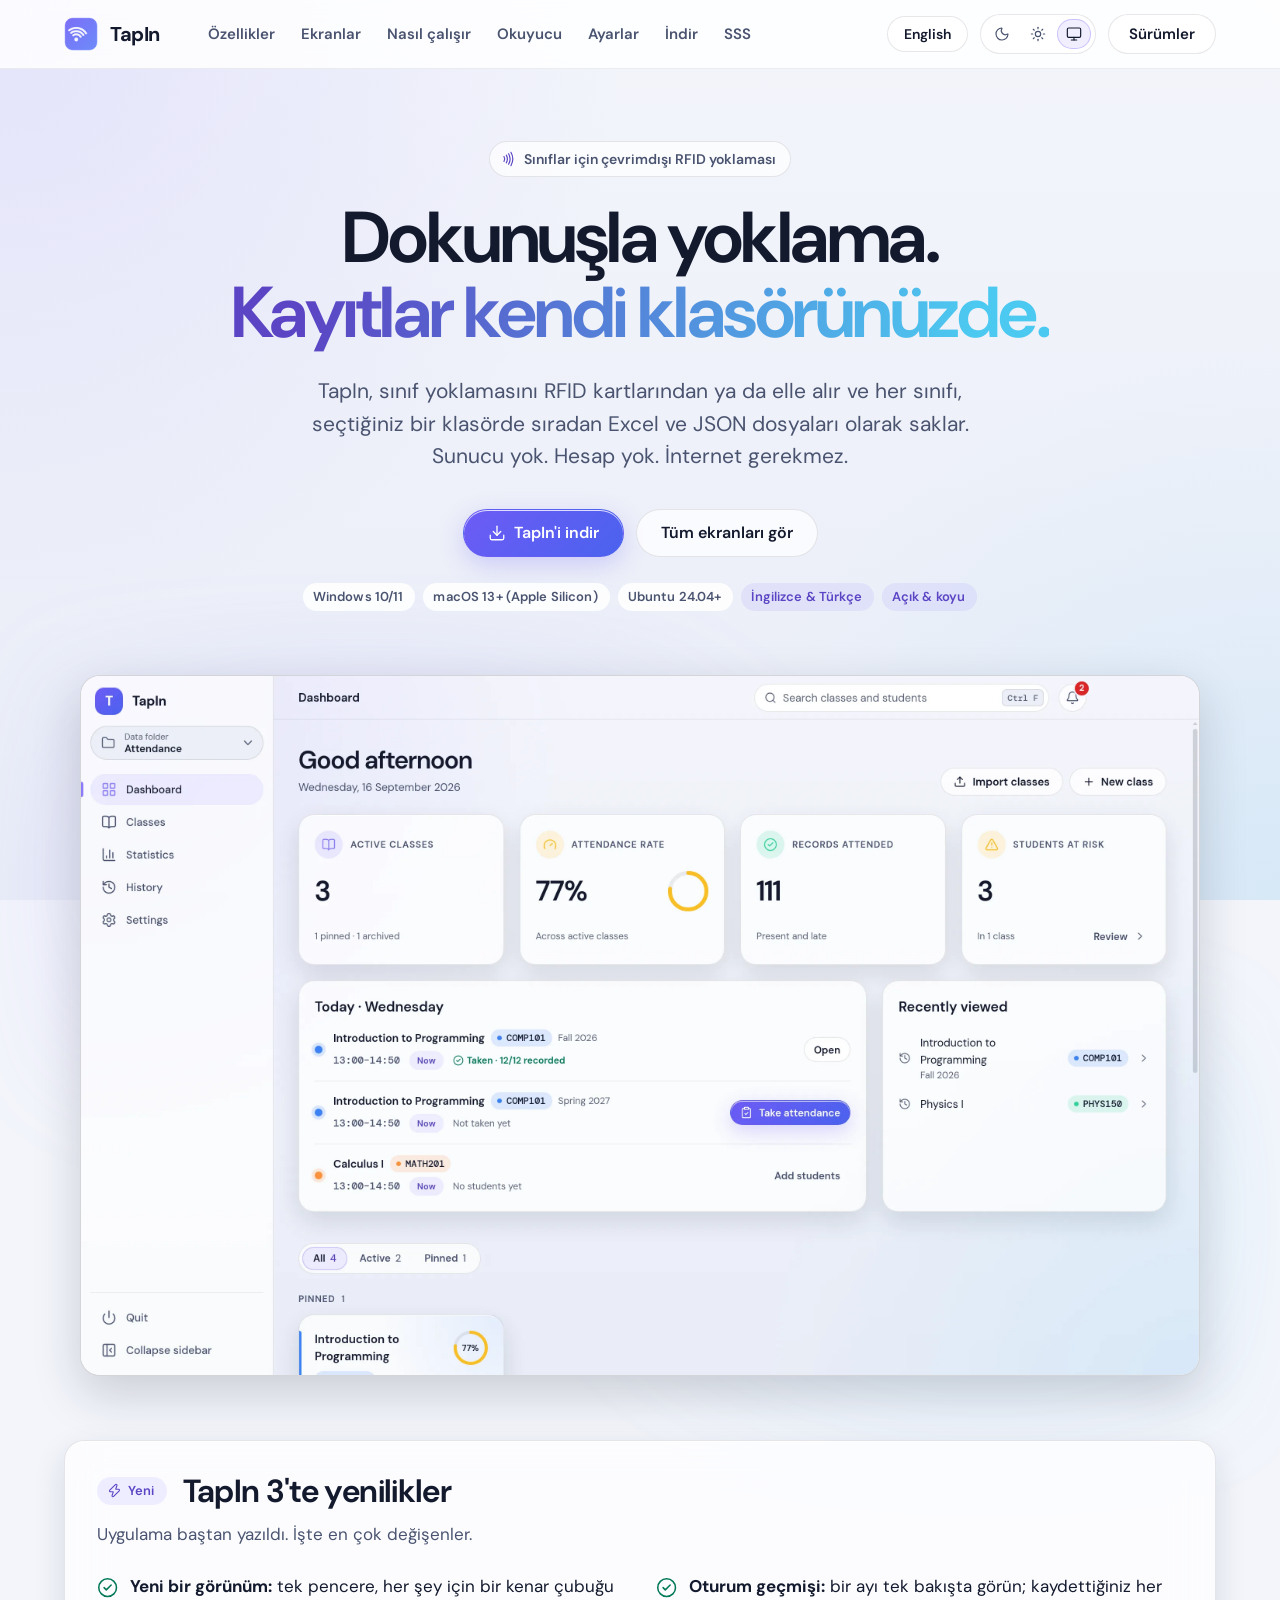
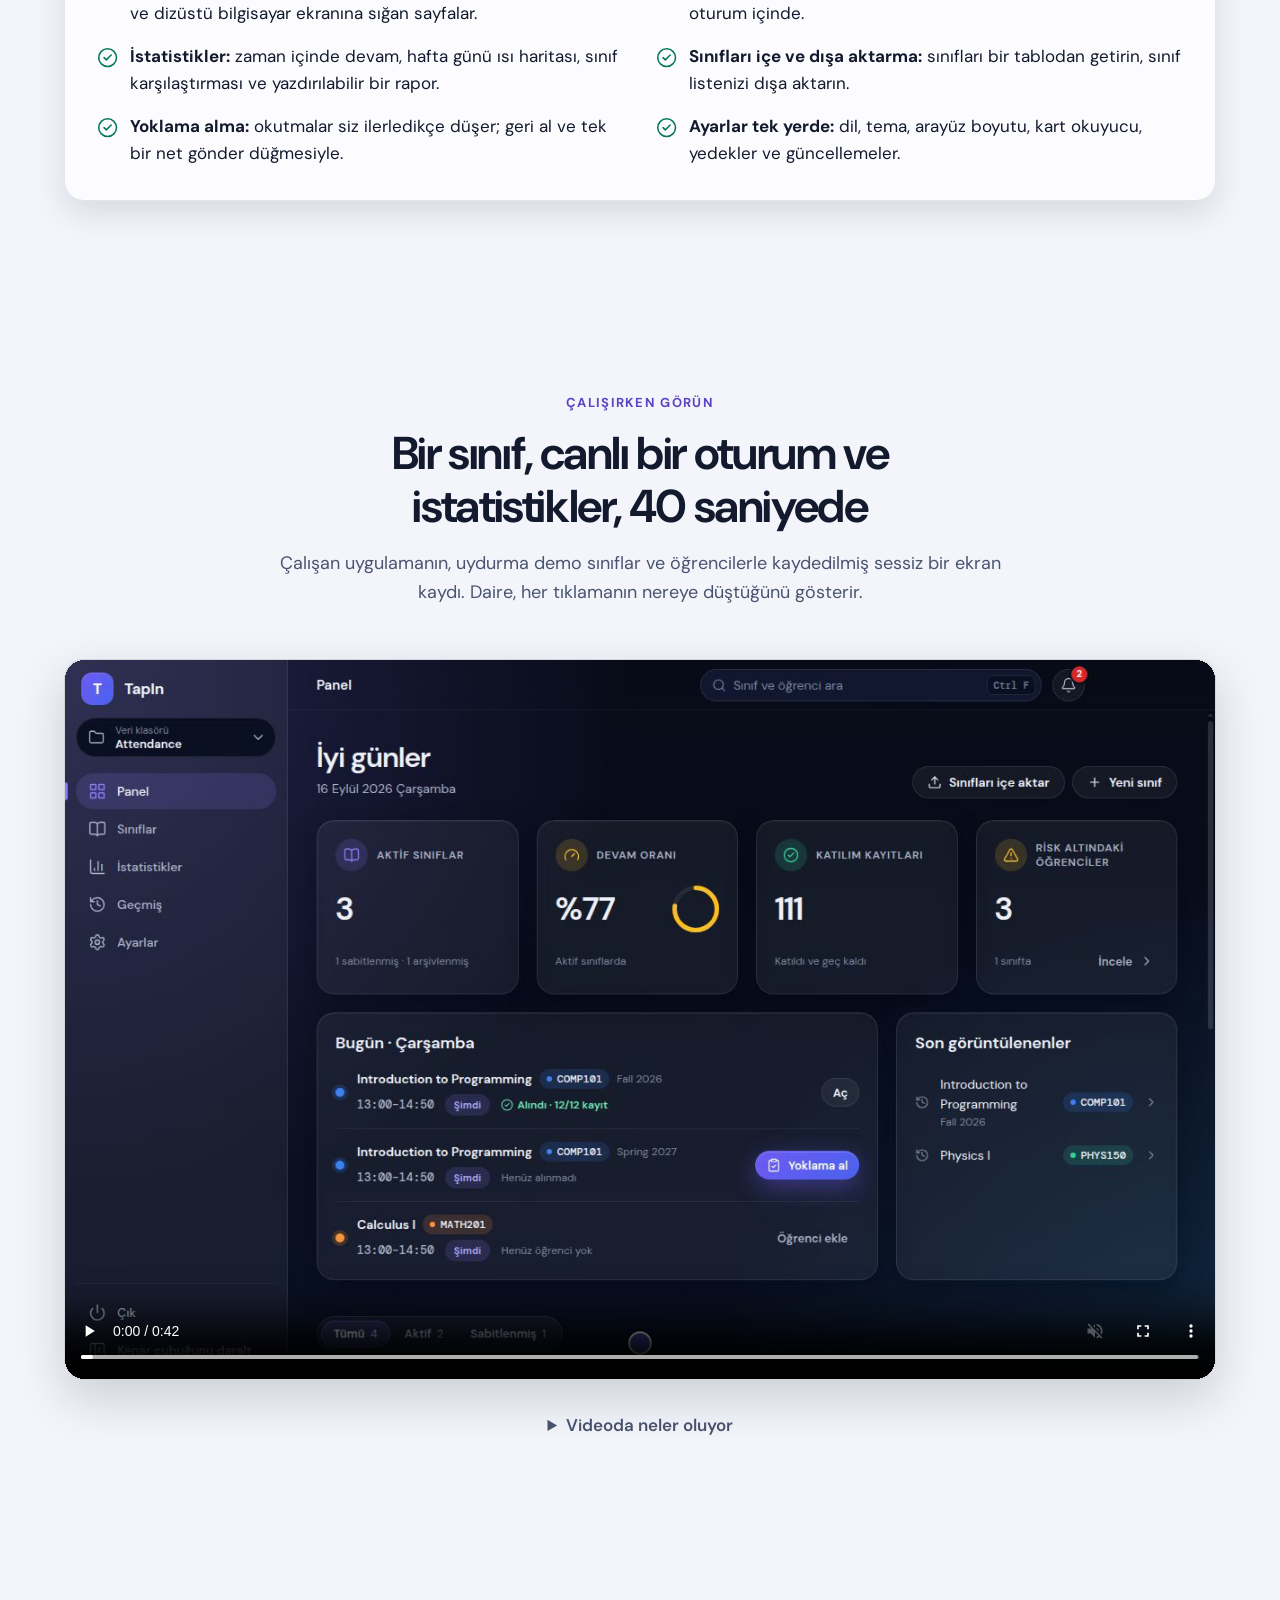
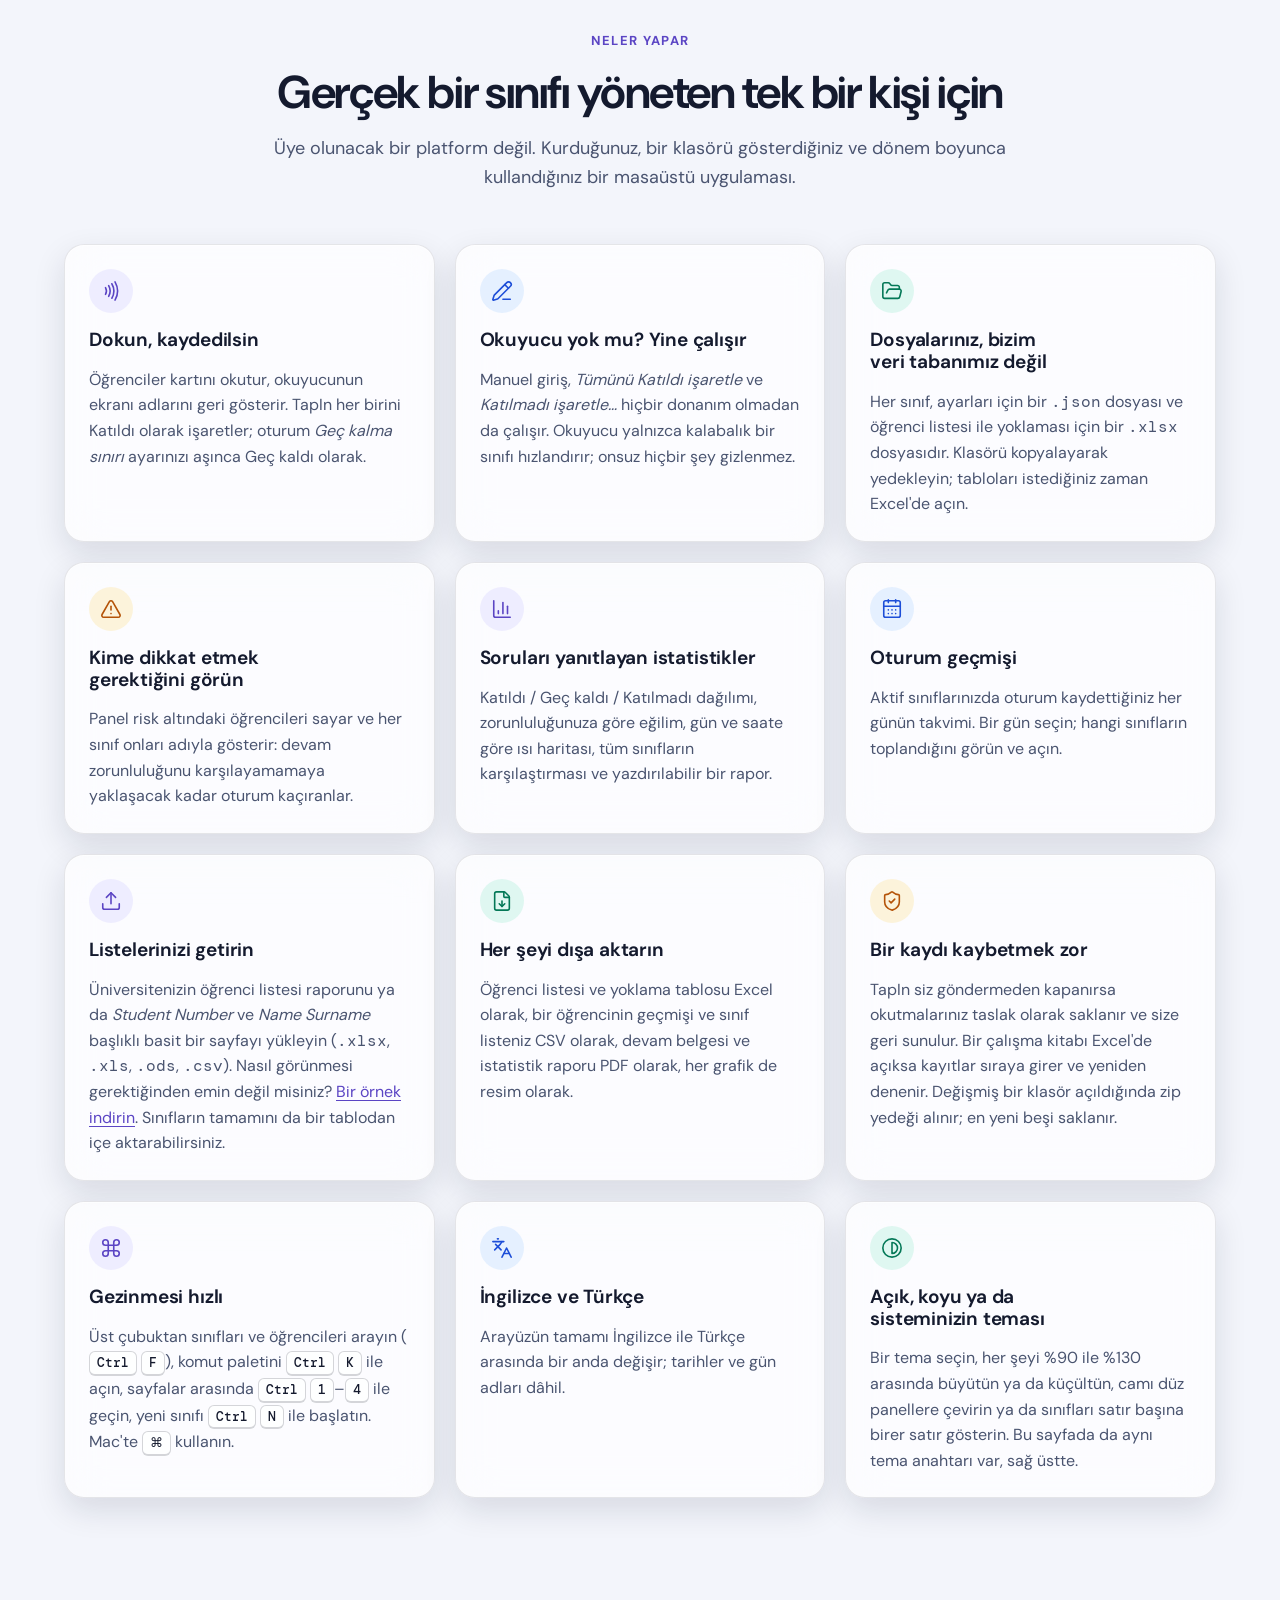
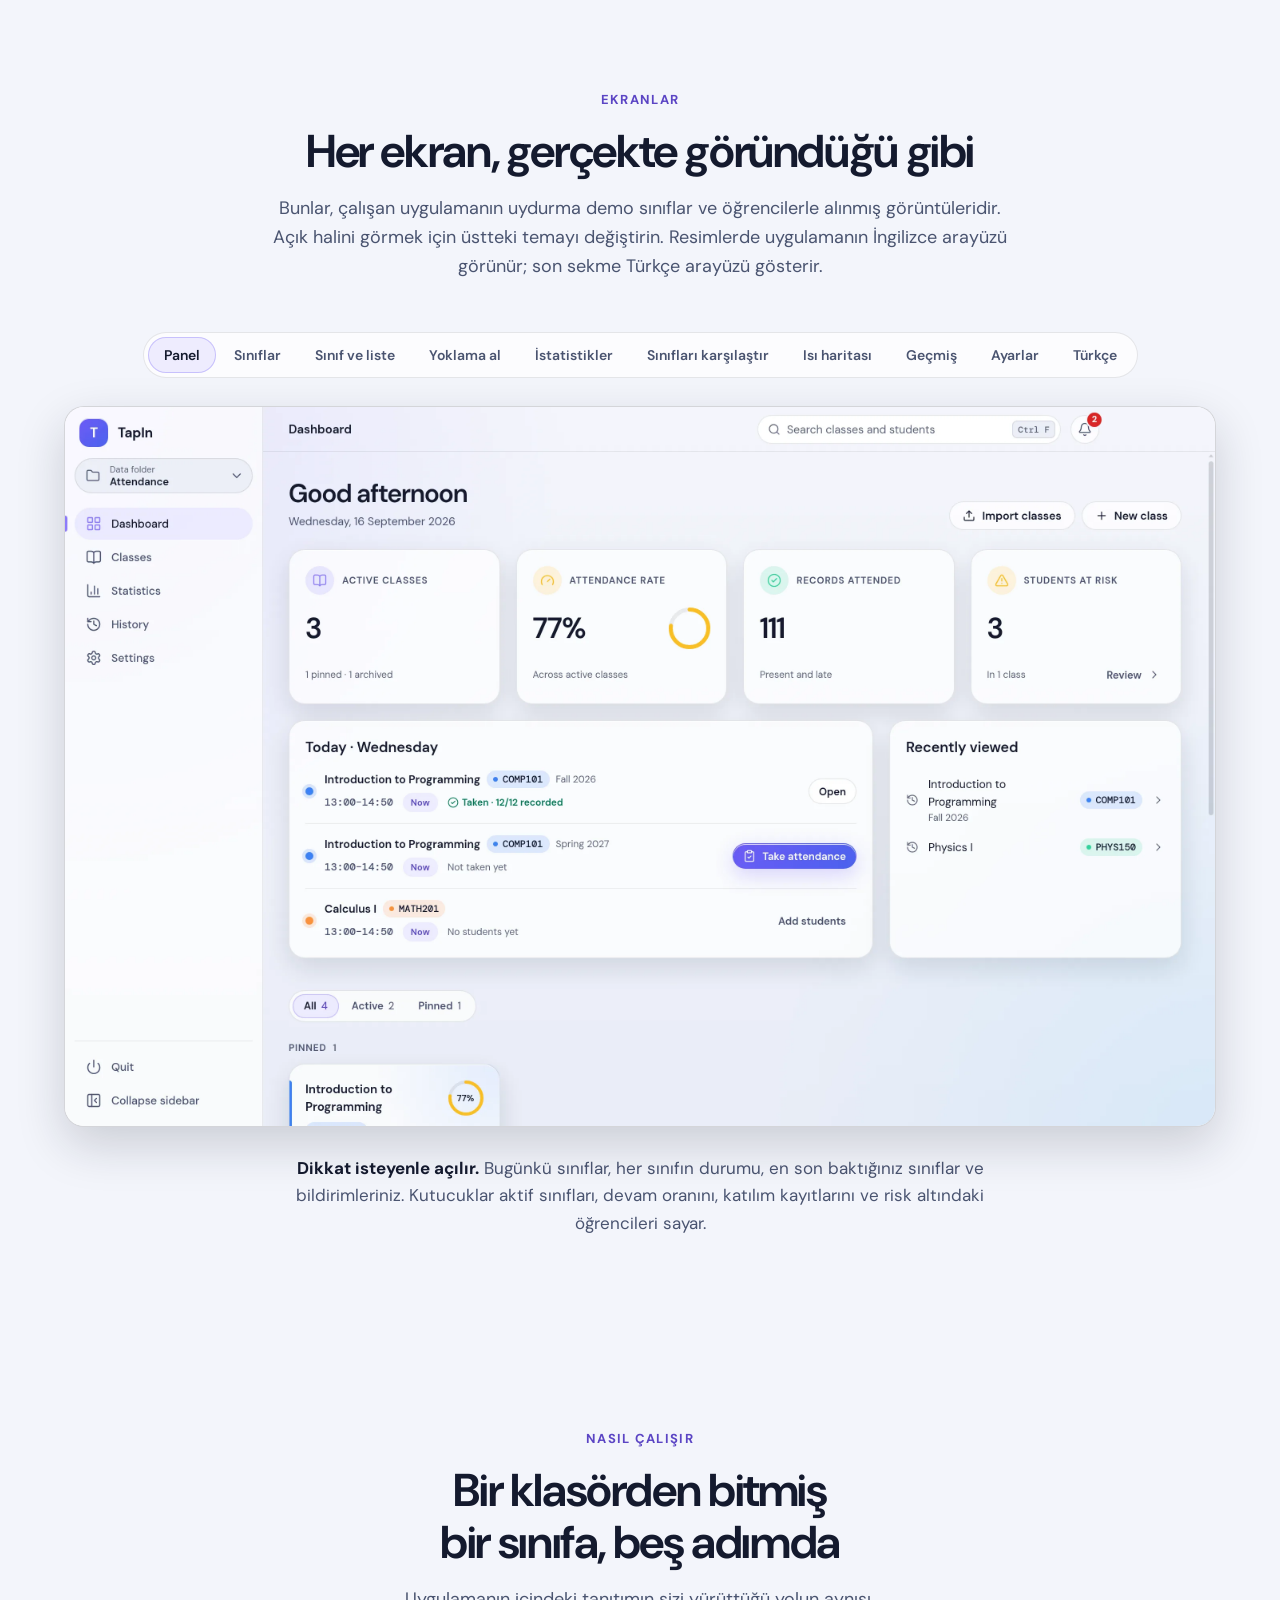
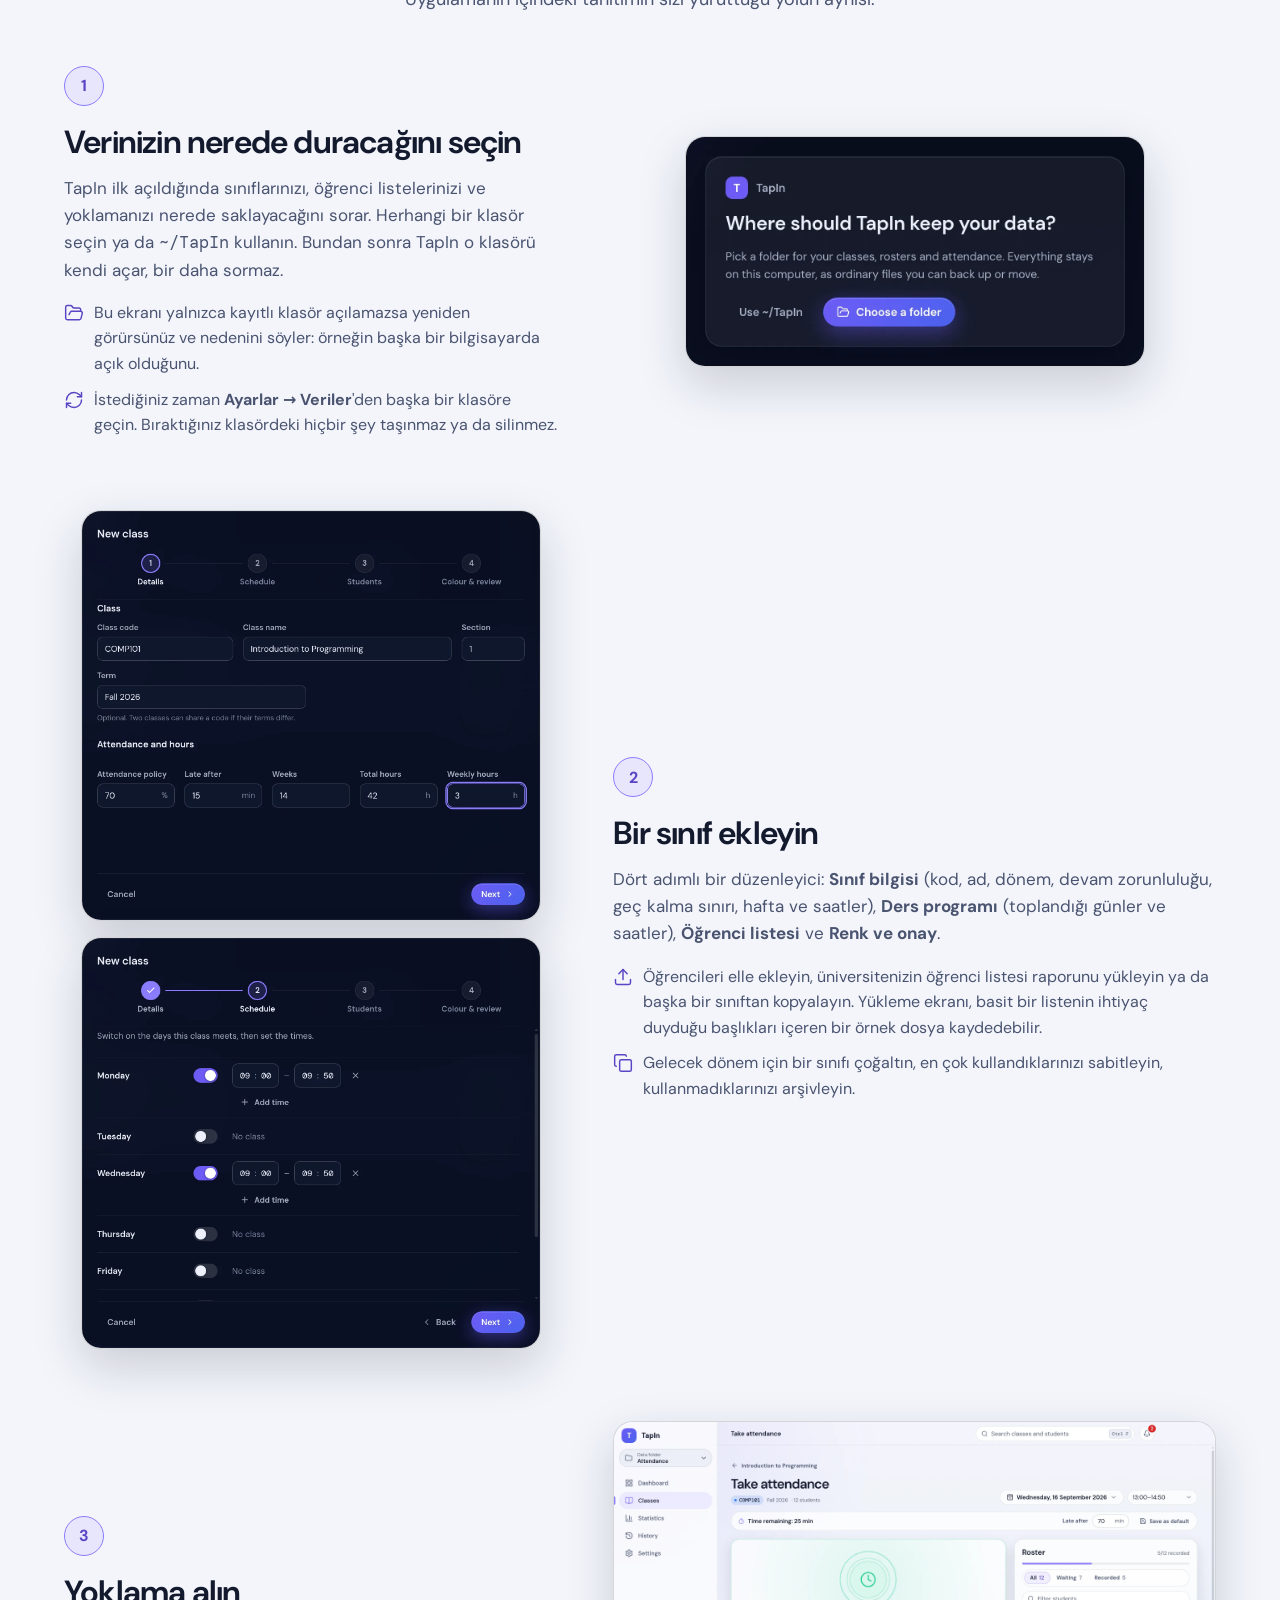
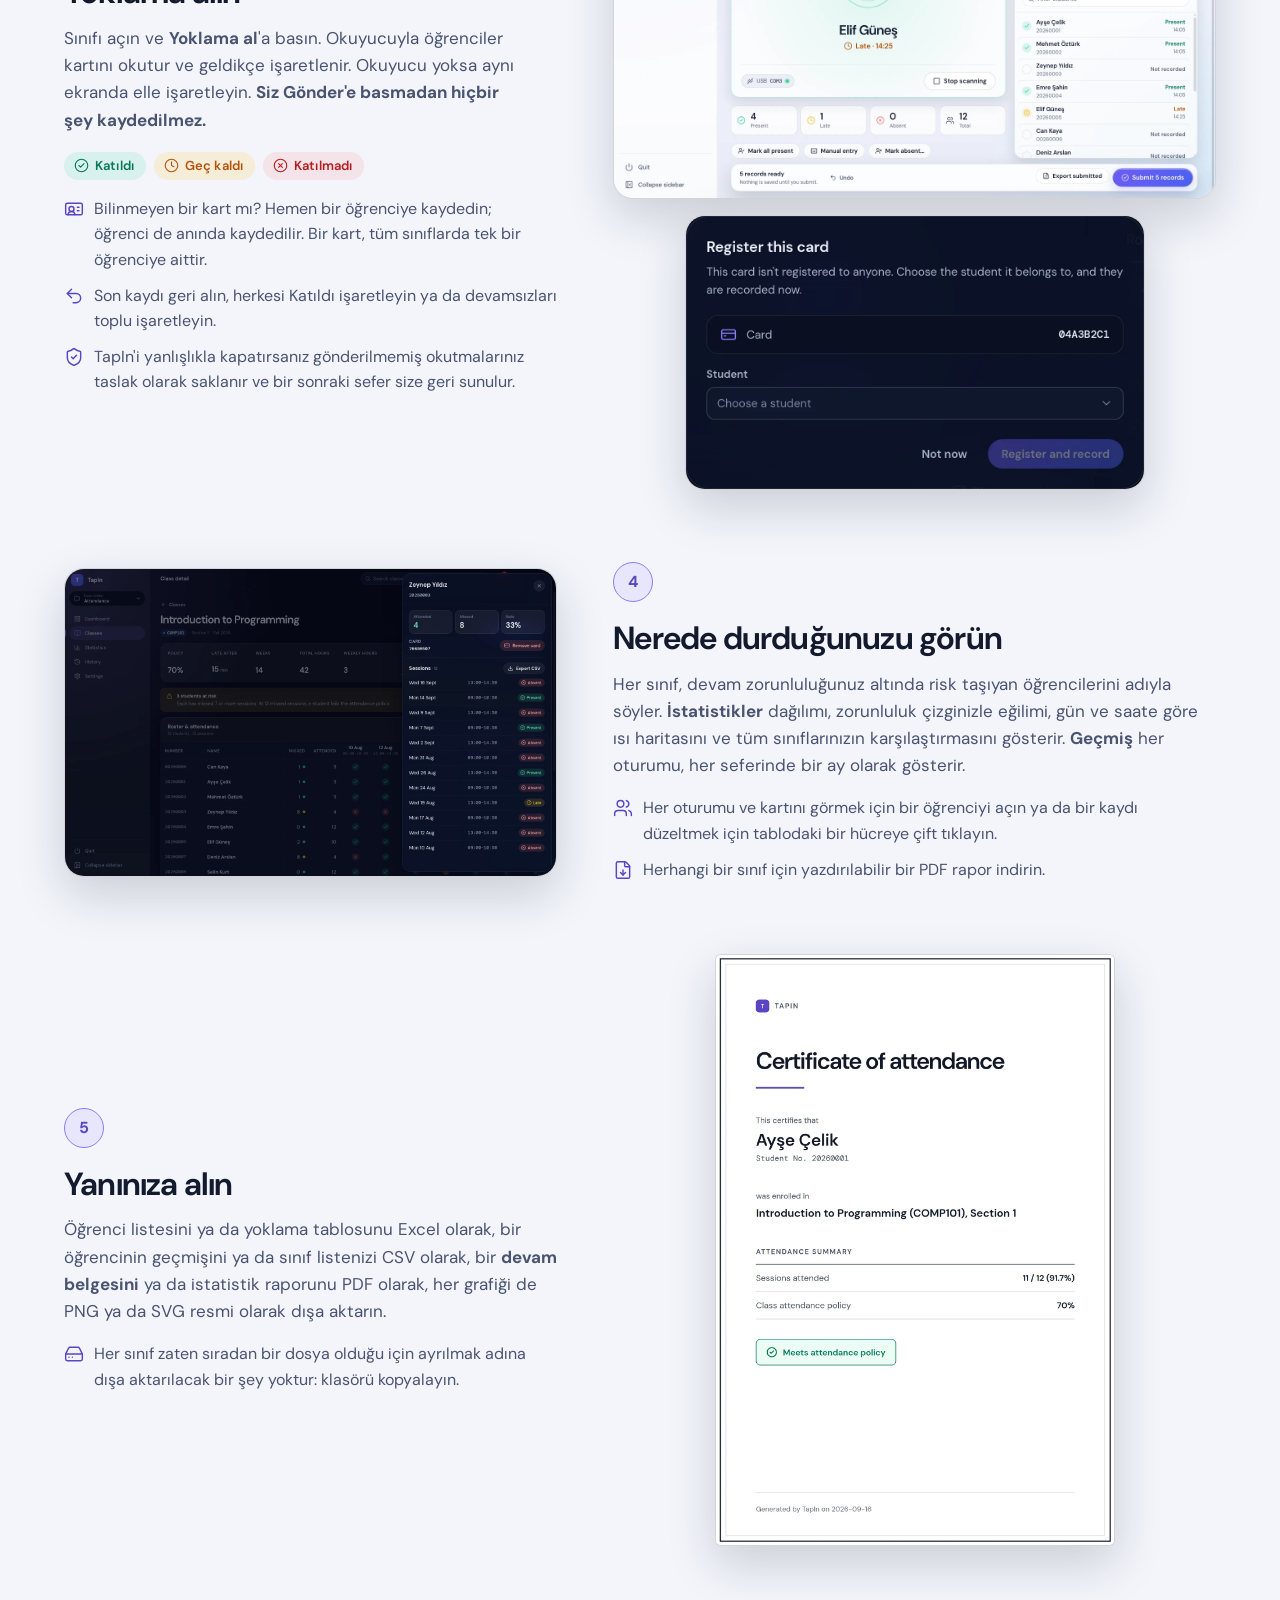
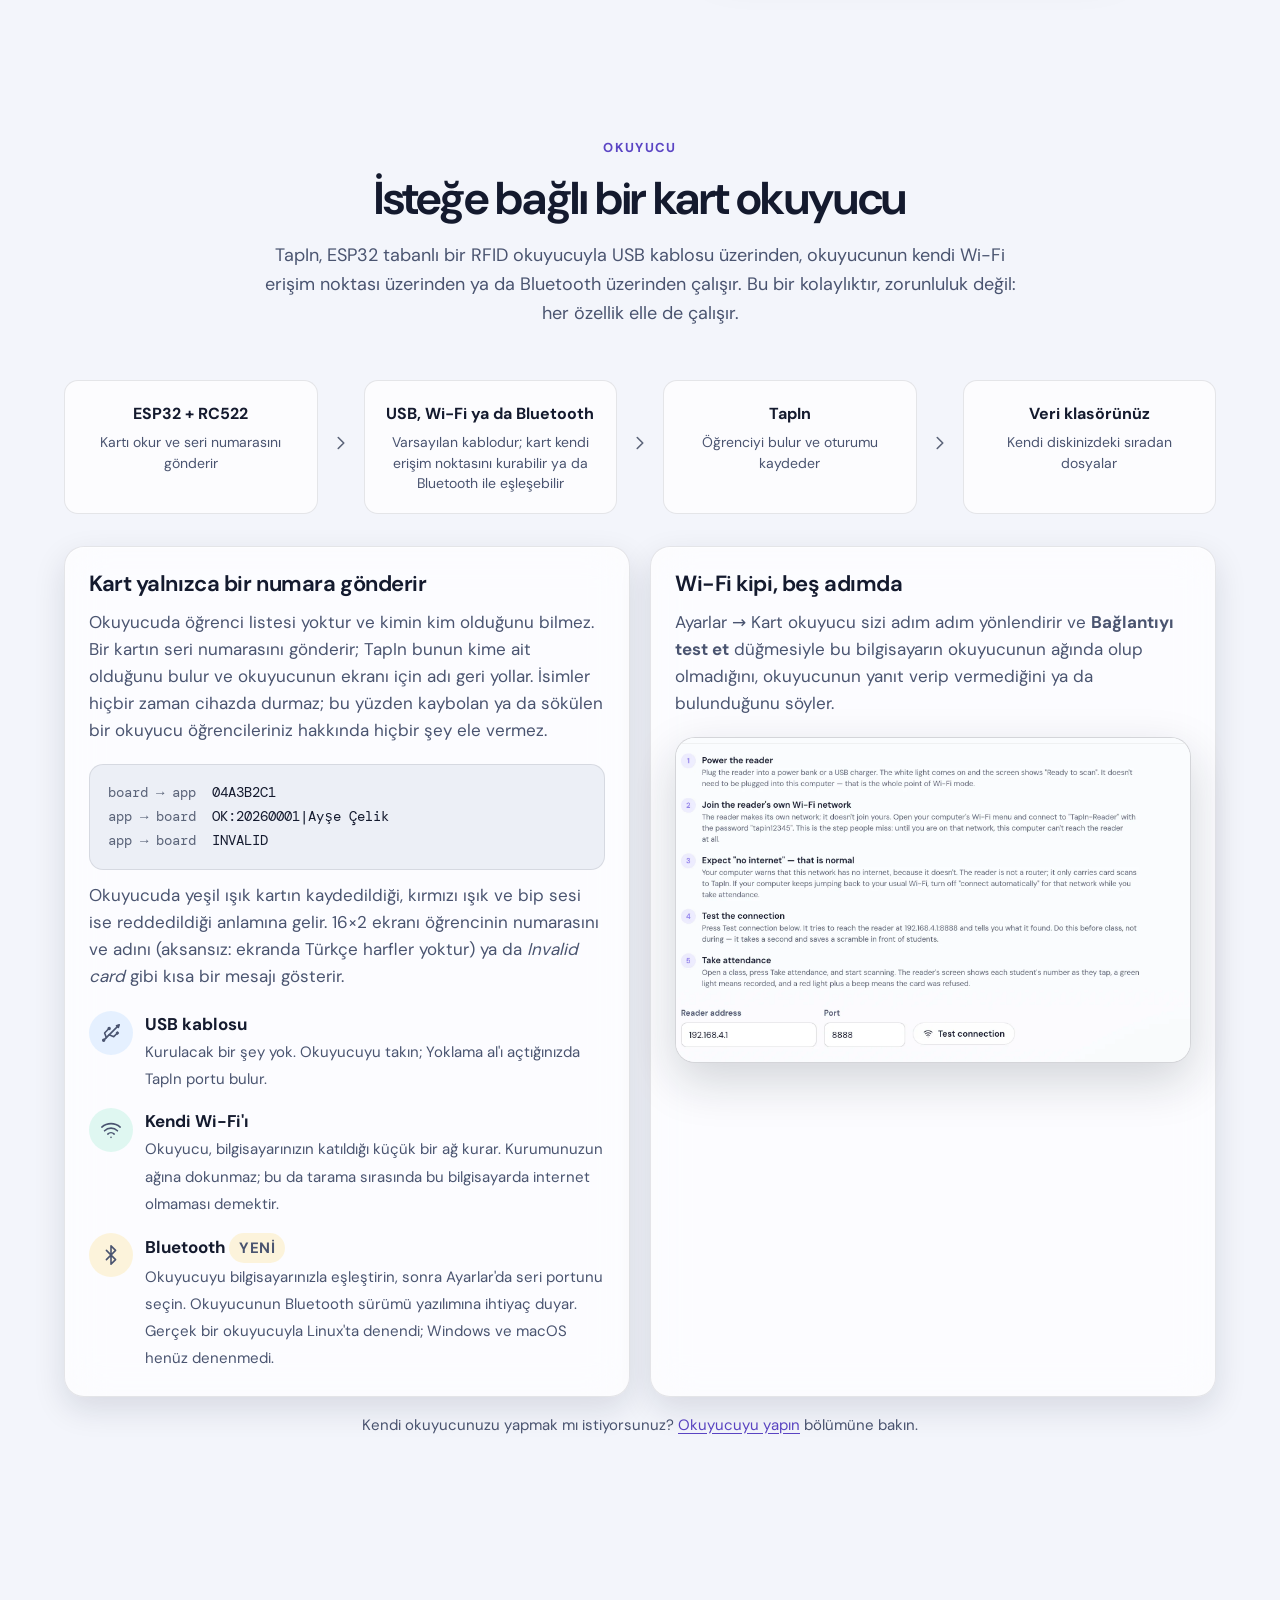
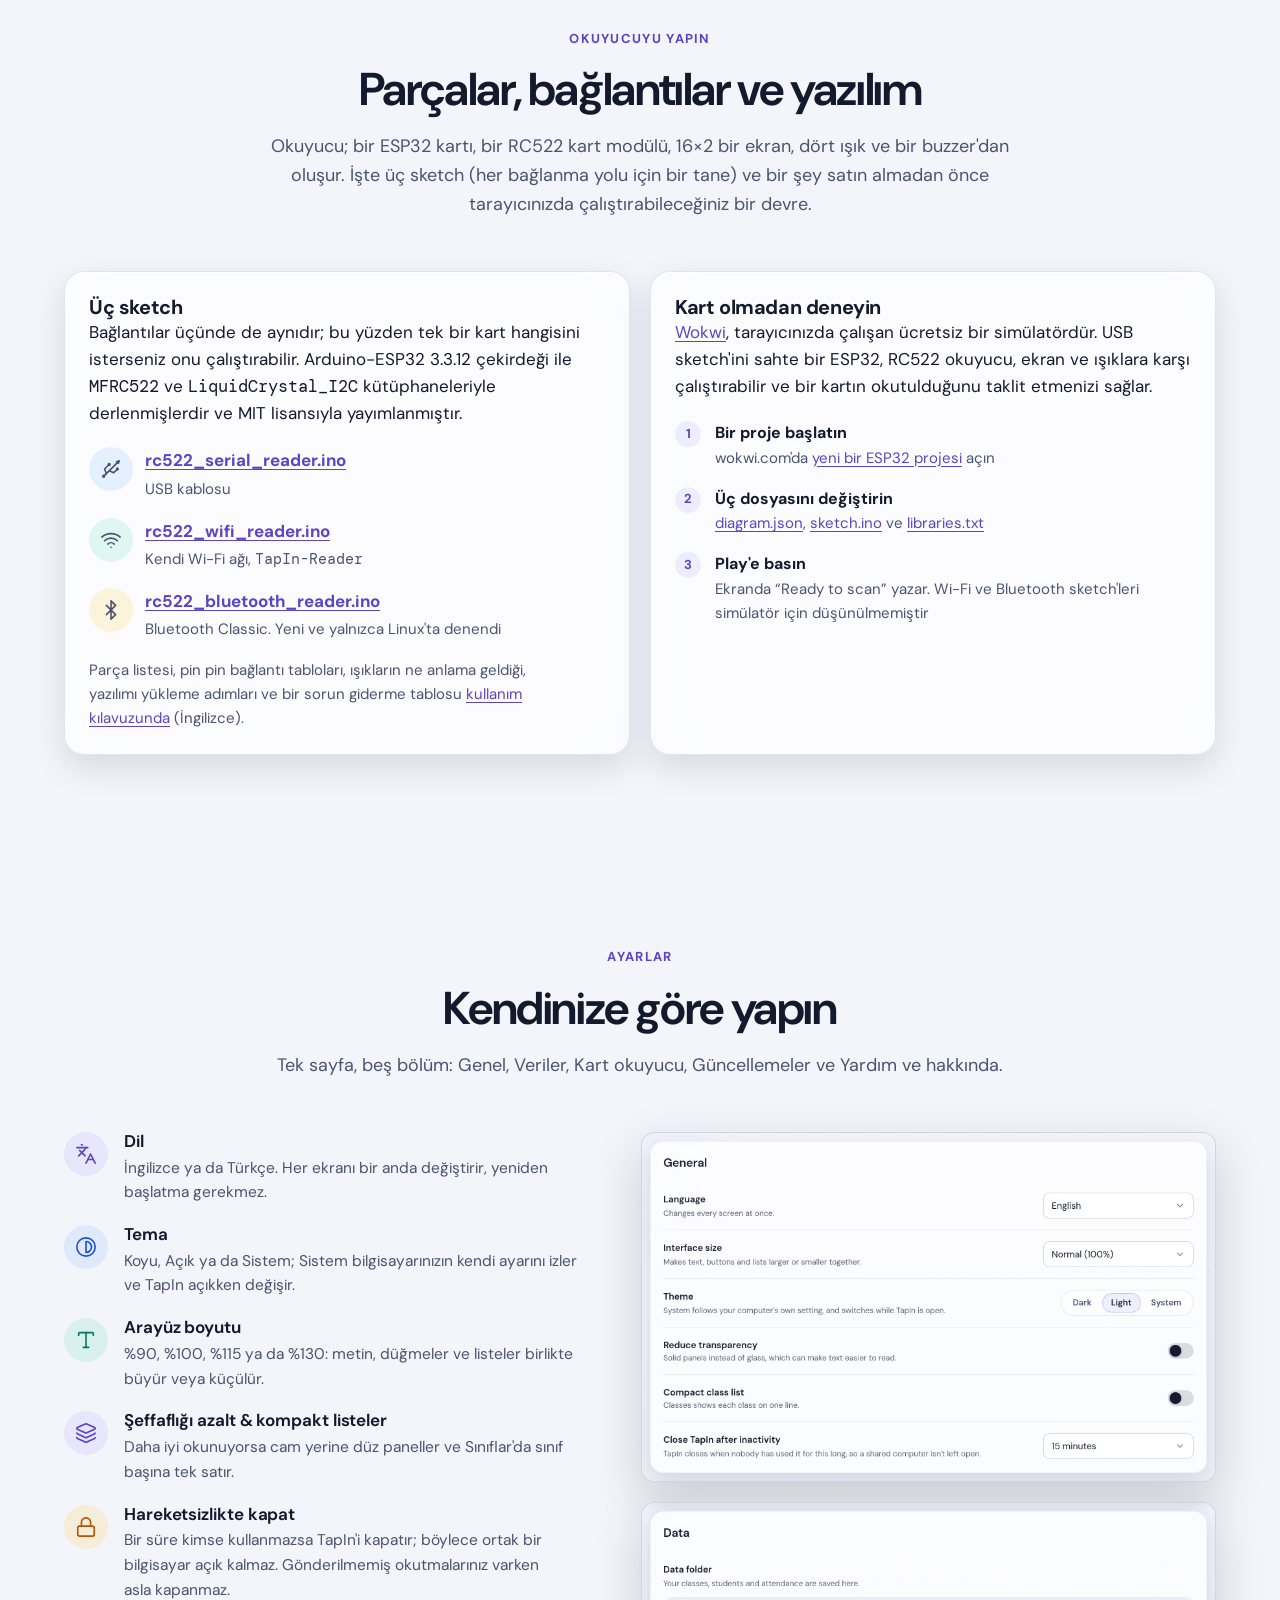
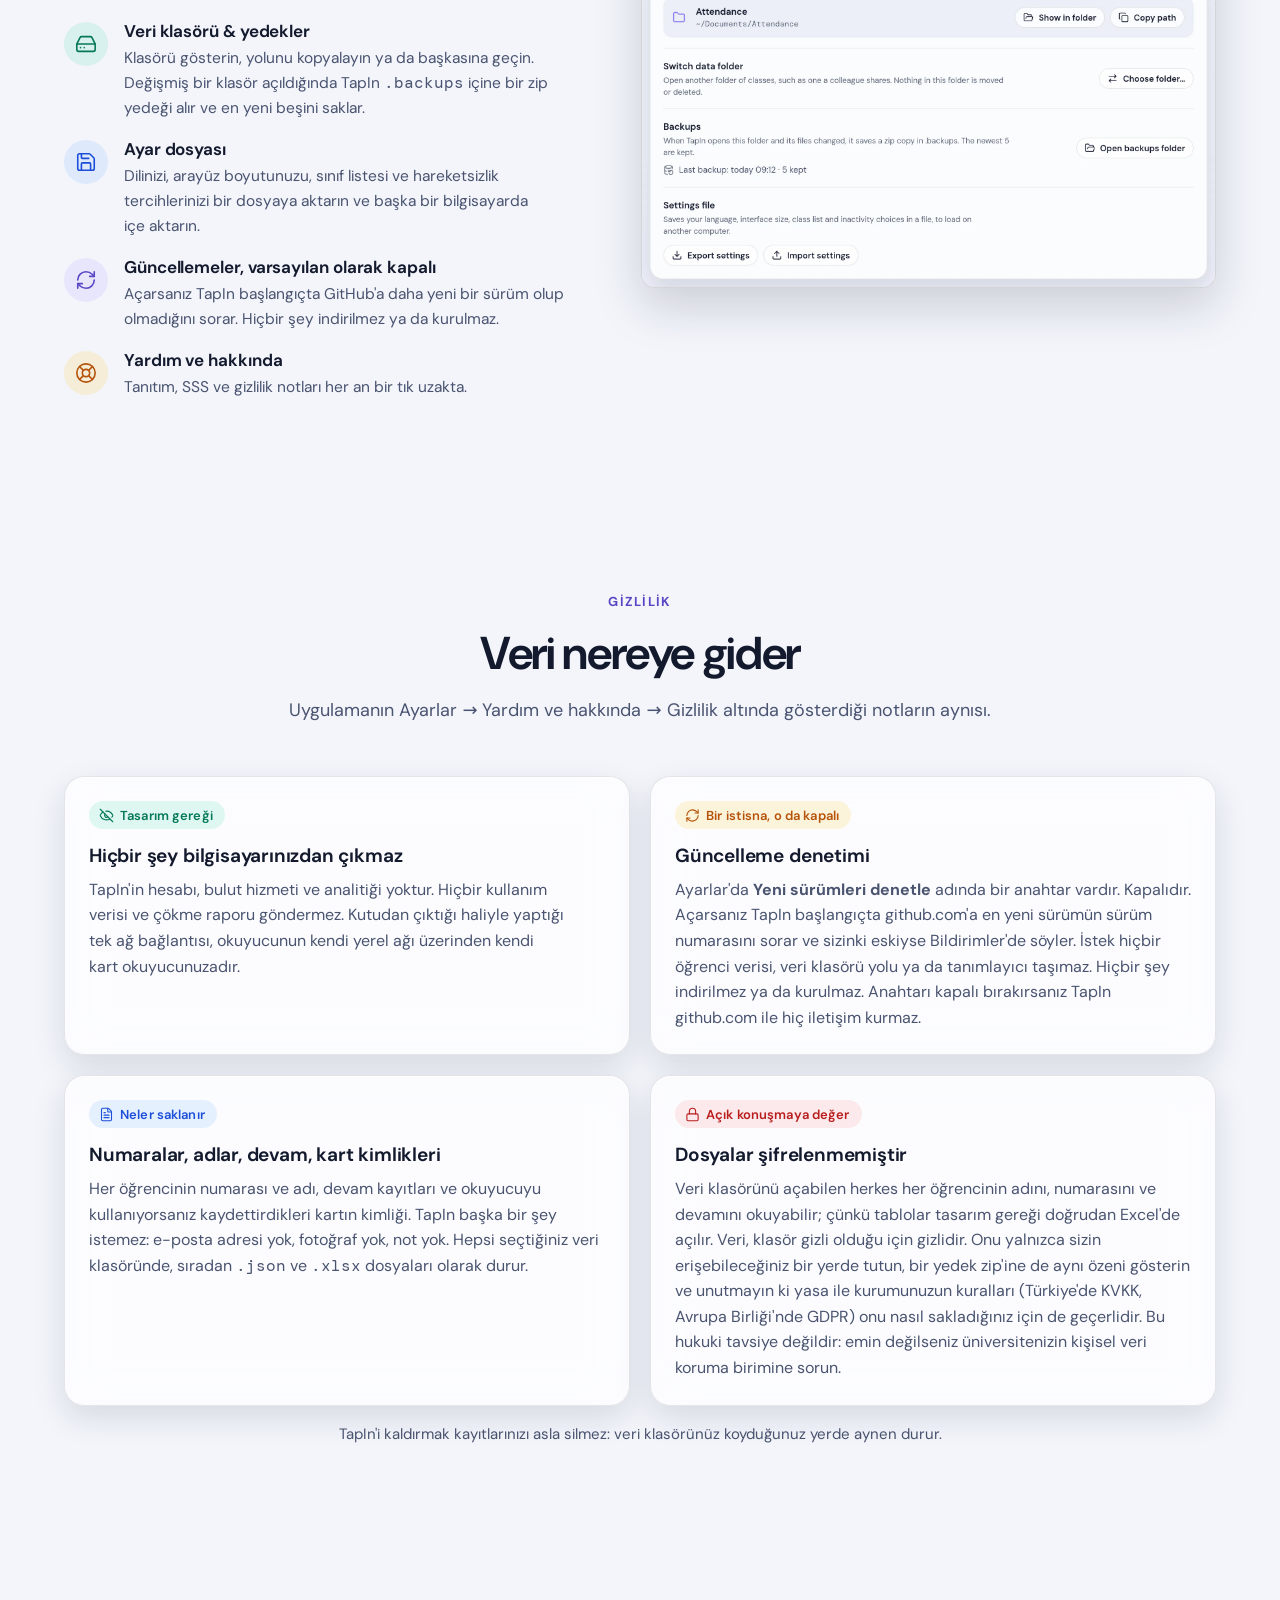
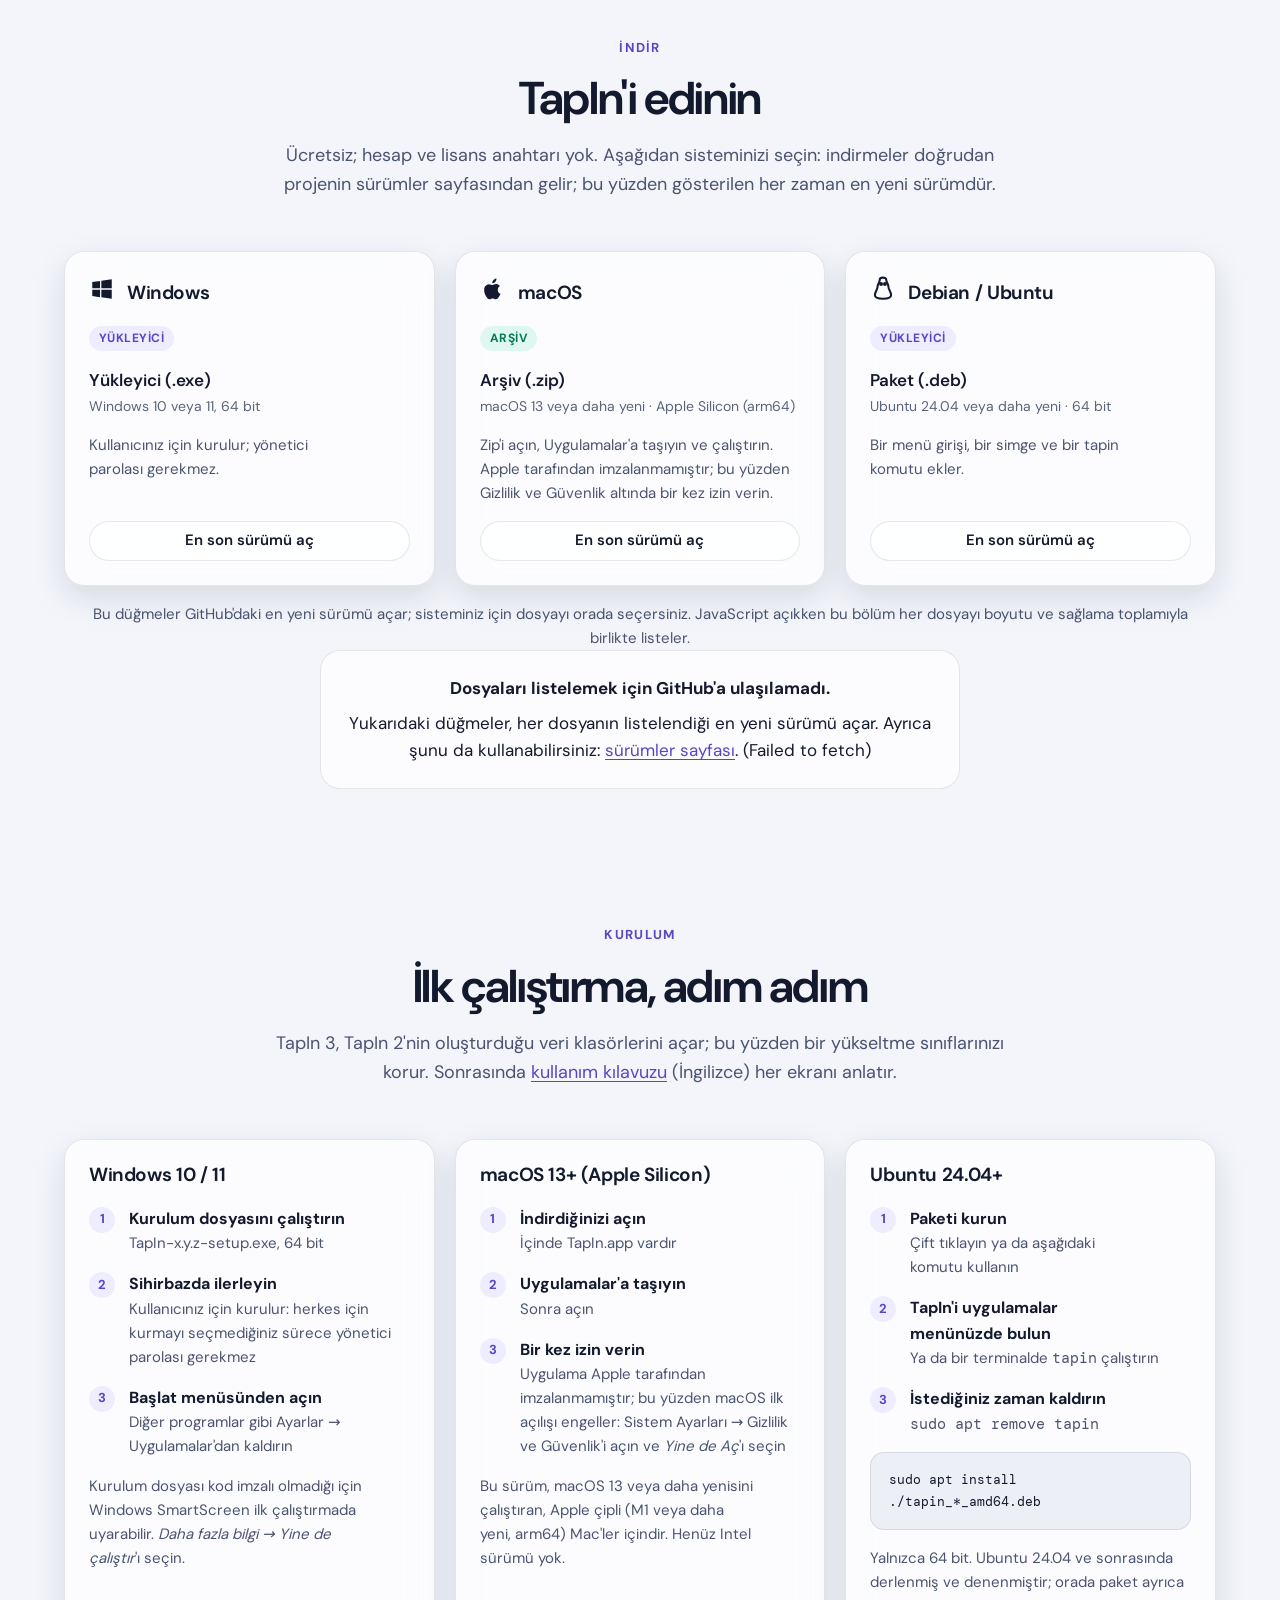
==== docs/tr/index.html @ 3a6646a6 "Website 3.0.1: Turkish page, demo video, checksums, samples, reader kit; guide; licence" ====
<!doctype html>
<html lang="tr">
<head>
<meta charset="utf-8"/>
<meta content="width=device-width, initial-scale=1" name="viewport"/>
<title>TapIn — Offline RFID attendance for classrooms</title>
<meta content="TapIn takes class attendance from RFID cards or by hand, and keeps every class as ordinary Excel and JSON files in a folder you choose. No server, no account, no internet needed. Free for Windows, macOS and Debian/Ubuntu." name="description"/>
<meta content="dark light" name="color-scheme"/>
<meta content="#070b18" media="(prefers-color-scheme: dark)" name="theme-color"/>
<meta content="#f3f5fb" media="(prefers-color-scheme: light)" name="theme-color"/>
<link href="../images/favicon-32.png" rel="icon" sizes="32x32" type="image/png"/>
<link href="../images/apple-touch-icon.png" rel="apple-touch-icon"/>
<link href="https://imndllnuri.github.io/students-attendance-app/" hreflang="en" rel="alternate"/>
<link href="https://imndllnuri.github.io/students-attendance-app/tr/" hreflang="tr" rel="alternate"/>
<link href="https://imndllnuri.github.io/students-attendance-app/" hreflang="x-default" rel="alternate"/>
<link href="https://imndllnuri.github.io/students-attendance-app/tr/" rel="canonical"/>
<meta content="TapIn — Offline RFID attendance for classrooms" property="og:title"/>
<meta content="Take attendance from RFID cards in seconds. Everything stays in a folder on your own computer." property="og:description"/>
<meta content="website" property="og:type"/>
<!-- Absolute, and a PNG: a relative path gives link scrapers nothing to fetch, and some do not show WebP. -->
<meta content="https://imndllnuri.github.io/students-attendance-app/tr/" property="og:url"/>
<meta content="https://imndllnuri.github.io/students-attendance-app/images/og.png" property="og:image"/>
<meta content="1200" property="og:image:width"/>
<meta content="630" property="og:image:height"/>
<meta content="summary_large_image" name="twitter:card"/>
<!-- Before first paint: the visitor's saved theme choice, so a light page never flashes dark. -->
<script>
(function () {
  try {
    var t = localStorage.getItem("tapin-site-theme");
    if (t === "light" || t === "dark") document.documentElement.setAttribute("data-theme", t);
  } catch (e) {}
  document.documentElement.classList.add("js");
})();
</script>
<link as="font" crossorigin="" href="../fonts/dm-sans-latin-opsz-normal.woff2" rel="preload" type="font/woff2"/>
<link href="../styles.css" rel="stylesheet"/>
<meta content="tr_TR" property="og:locale"/></head>
<body>
<svg aria-hidden="true" focusable="false" height="0" style="position:absolute" width="0"><defs><symbol id="i-bluetooth" viewbox="0 0 24 24"><path d="m7 7 10 10-5 5V2l5 5L7 17"></path></symbol><symbol id="i-calendar-days" viewbox="0 0 24 24"><path d="M8 2v3"></path><path d="M16 2v3"></path><rect height="18" rx="2" width="18" x="3" y="3"></rect><path d="M3 9h18"></path><path d="M8 13h.01"></path><path d="M12 13h.01"></path><path d="M16 13h.01"></path><path d="M8 17h.01"></path><path d="M12 17h.01"></path><path d="M16 17h.01"></path></symbol><symbol id="i-chart-column" viewbox="0 0 24 24"><path d="M3 3v16a2 2 0 0 0 2 2h16"></path><path d="M18 17V9"></path><path d="M13 17V5"></path><path d="M8 17v-3"></path></symbol><symbol id="i-chevron-down" viewbox="0 0 24 24"><path d="m6 9 6 6 6-6"></path></symbol><symbol id="i-chevron-right" viewbox="0 0 24 24"><path d="m9 18 6-6-6-6"></path></symbol><symbol id="i-circle-check" viewbox="0 0 24 24"><circle cx="12" cy="12" r="10"></circle><path d="m16 9-5.5 5.5L8 12"></path></symbol><symbol id="i-circle-x" viewbox="0 0 24 24"><circle cx="12" cy="12" r="10"></circle><path d="m15 9-6 6"></path><path d="m9 9 6 6"></path></symbol><symbol id="i-clock" viewbox="0 0 24 24"><circle cx="12" cy="12" r="10"></circle><path d="M12 6v6l4 2"></path></symbol><symbol id="i-command" viewbox="0 0 24 24"><path d="M15 6v12a3 3 0 1 0 3-3H6a3 3 0 1 0 3 3V6a3 3 0 1 0-3 3h12a3 3 0 1 0-3-3"></path></symbol><symbol id="i-contrast" viewbox="0 0 24 24"><circle cx="12" cy="12" r="10"></circle><path d="M12 18a6 6 0 0 0 0-12v12z"></path></symbol><symbol id="i-copy" viewbox="0 0 24 24"><rect height="14" rx="2" ry="2" width="14" x="8" y="8"></rect><path d="M4 16c-1.1 0-2-.9-2-2V4c0-1.1.9-2 2-2h10c1.1 0 2 .9 2 2"></path></symbol><symbol id="i-download" viewbox="0 0 24 24"><path d="M12 15V3"></path><path d="M21 15v4a2 2 0 0 1-2 2H5a2 2 0 0 1-2-2v-4"></path><path d="m7 10 5 5 5-5"></path></symbol><symbol id="i-eye-off" viewbox="0 0 24 24"><path d="M10.733 5.076a10.744 10.744 0 0 1 11.205 6.575 1 1 0 0 1 0 .696 10.747 10.747 0 0 1-1.444 2.49"></path><path d="M14.084 14.158a3 3 0 0 1-4.242-4.242"></path><path d="M17.479 17.499a10.75 10.75 0 0 1-15.417-5.151 1 1 0 0 1 0-.696 10.75 10.75 0 0 1 4.446-5.143"></path><path d="m2 2 20 20"></path></symbol><symbol id="i-file-down" viewbox="0 0 24 24"><path d="M6 22a2 2 0 0 1-2-2V4a2 2 0 0 1 2-2h8a2.4 2.4 0 0 1 1.704.706l3.588 3.588A2.4 2.4 0 0 1 20 8v12a2 2 0 0 1-2 2z"></path><path d="M14 2v5a1 1 0 0 0 1 1h5"></path><path d="M12 18v-6"></path><path d="m9 15 3 3 3-3"></path></symbol><symbol id="i-file-text" viewbox="0 0 24 24"><path d="M6 22a2 2 0 0 1-2-2V4a2 2 0 0 1 2-2h8a2.4 2.4 0 0 1 1.704.706l3.588 3.588A2.4 2.4 0 0 1 20 8v12a2 2 0 0 1-2 2z"></path><path d="M14 2v5a1 1 0 0 0 1 1h5"></path><path d="M10 9H8"></path><path d="M16 13H8"></path><path d="M16 17H8"></path></symbol><symbol id="i-folder-open" viewbox="0 0 24 24"><path d="m6 14 1.5-2.9A2 2 0 0 1 9.24 10H20a2 2 0 0 1 1.94 2.5l-1.54 6a2 2 0 0 1-1.95 1.5H4a2 2 0 0 1-2-2V5a2 2 0 0 1 2-2h3.9a2 2 0 0 1 1.69.9l.81 1.2a2 2 0 0 0 1.67.9H18a2 2 0 0 1 2 2v2"></path></symbol><symbol id="i-hard-drive" viewbox="0 0 24 24"><path d="M10 16h.01"></path><path d="M2.212 11.577a2 2 0 0 0-.212.896V18a2 2 0 0 0 2 2h16a2 2 0 0 0 2-2v-5.527a2 2 0 0 0-.212-.896L18.55 5.11A2 2 0 0 0 16.76 4H7.24a2 2 0 0 0-1.79 1.11z"></path><path d="M21.946 12.013H2.054"></path><path d="M6 16h.01"></path></symbol><symbol id="i-id-card" viewbox="0 0 24 24"><path d="M13 19a4 4 0 00-8 0"></path><path d="M16 10h2"></path><path d="M16 14h2"></path><circle cx="9" cy="12" r="3"></circle><rect height="14" rx="2" width="20" x="2" y="5"></rect></symbol><symbol id="i-languages" viewbox="0 0 24 24"><path d="m5 8 6 6"></path><path d="m4 14 6-6 2-3"></path><path d="M2 5h12"></path><path d="M7 2h1"></path><path d="m22 22-5-10-5 10"></path><path d="M14 18h6"></path></symbol><symbol id="i-layers" viewbox="0 0 24 24"><path d="M12.83 2.18a2 2 0 0 0-1.66 0L2.6 6.08a1 1 0 0 0 0 1.83l8.58 3.91a2 2 0 0 0 1.66 0l8.58-3.9a1 1 0 0 0 0-1.83z"></path><path d="M2 12a1 1 0 0 0 .58.91l8.6 3.91a2 2 0 0 0 1.65 0l8.58-3.9A1 1 0 0 0 22 12"></path><path d="M2 17a1 1 0 0 0 .58.91l8.6 3.91a2 2 0 0 0 1.65 0l8.58-3.9A1 1 0 0 0 22 17"></path></symbol><symbol id="i-life-buoy" viewbox="0 0 24 24"><circle cx="12" cy="12" r="10"></circle><path d="m4.93 4.93 4.24 4.24"></path><path d="m14.83 9.17 4.24-4.24"></path><path d="m14.83 14.83 4.24 4.24"></path><path d="m9.17 14.83-4.24 4.24"></path><circle cx="12" cy="12" r="4"></circle></symbol><symbol id="i-lock" viewbox="0 0 24 24"><rect height="11" rx="2" ry="2" width="18" x="3" y="11"></rect><path d="M7 11V7a5 5 0 0 1 10 0v4"></path></symbol><symbol id="i-menu" viewbox="0 0 24 24"><path d="M4 5h16"></path><path d="M4 12h16"></path><path d="M4 19h16"></path></symbol><symbol id="i-monitor" viewbox="0 0 24 24"><rect height="14" rx="2" width="20" x="2" y="3"></rect><line x1="8" x2="16" y1="21" y2="21"></line><line x1="12" x2="12" y1="17" y2="21"></line></symbol><symbol id="i-moon" viewbox="0 0 24 24"><path d="M20.985 12.486a9 9 0 1 1-9.473-9.472c.405-.022.617.46.402.803a6 6 0 0 0 8.268 8.268c.344-.215.825-.004.803.401"></path></symbol><symbol id="i-nfc" viewbox="0 0 24 24"><path d="M6 8.32a7.43 7.43 0 0 1 0 7.36"></path><path d="M9.46 6.21a11.76 11.76 0 0 1 0 11.58"></path><path d="M12.91 4.1a15.91 15.91 0 0 1 .01 15.8"></path><path d="M16.37 2a20.16 20.16 0 0 1 0 20"></path></symbol><symbol id="i-pencil-line" viewbox="0 0 24 24"><path d="M13 21h8"></path><path d="m15 5 4 4"></path><path d="M21.174 6.812a1 1 0 0 0-3.986-3.987L3.842 16.174a2 2 0 0 0-.5.83l-1.321 4.352a.5.5 0 0 0 .623.622l4.353-1.32a2 2 0 0 0 .83-.497z"></path></symbol><symbol id="i-refresh-cw" viewbox="0 0 24 24"><path d="M3 12a9 9 0 0 1 9-9 9.75 9.75 0 0 1 6.74 2.74L21 8"></path><path d="M21 3v5h-5"></path><path d="M21 12a9 9 0 0 1-9 9 9.75 9.75 0 0 1-6.74-2.74L3 16"></path><path d="M8 16H3v5"></path></symbol><symbol id="i-save" viewbox="0 0 24 24"><path d="M15.2 3a2 2 0 0 1 1.4.6l3.8 3.8a2 2 0 0 1 .6 1.4V19a2 2 0 0 1-2 2H5a2 2 0 0 1-2-2V5a2 2 0 0 1 2-2z"></path><path d="M17 21v-7a1 1 0 0 0-1-1H8a1 1 0 0 0-1 1v7"></path><path d="M7 3v4a1 1 0 0 0 1 1h7"></path></symbol><symbol id="i-shield-check" viewbox="0 0 24 24"><path d="M20 13c0 5-3.5 7.5-7.66 8.95a1 1 0 0 1-.67-.01C7.5 20.5 4 18 4 13V6a1 1 0 0 1 1-1c2 0 4.5-1.2 6.24-2.72a1.17 1.17 0 0 1 1.52 0C14.51 3.81 17 5 19 5a1 1 0 0 1 1 1z"></path><path d="m9 12 2 2 4-4"></path></symbol><symbol id="i-sun" viewbox="0 0 24 24"><circle cx="12" cy="12" r="4"></circle><path d="M12 2v2"></path><path d="M12 20v2"></path><path d="m4.93 4.93 1.41 1.41"></path><path d="m17.66 17.66 1.41 1.41"></path><path d="M2 12h2"></path><path d="M20 12h2"></path><path d="m6.34 17.66-1.41 1.41"></path><path d="m19.07 4.93-1.41 1.41"></path></symbol><symbol id="i-triangle-alert" viewbox="0 0 24 24"><path d="m21.73 18-8-14a2 2 0 0 0-3.48 0l-8 14A2 2 0 0 0 4 21h16a2 2 0 0 0 1.73-3"></path><path d="M12 9v4"></path><path d="M12 17h.01"></path></symbol><symbol id="i-type" viewbox="0 0 24 24"><path d="M12 4v16"></path><path d="M4 7V5a1 1 0 0 1 1-1h14a1 1 0 0 1 1 1v2"></path><path d="M9 20h6"></path></symbol><symbol id="i-undo-2" viewbox="0 0 24 24"><path d="M9 14 4 9l5-5"></path><path d="M4 9h10.5a5.5 5.5 0 0 1 5.5 5.5a5.5 5.5 0 0 1-5.5 5.5H11"></path></symbol><symbol id="i-upload" viewbox="0 0 24 24"><path d="M12 3v12"></path><path d="m17 8-5-5-5 5"></path><path d="M21 15v4a2 2 0 0 1-2 2H5a2 2 0 0 1-2-2v-4"></path></symbol><symbol id="i-usb" viewbox="0 0 24 24"><circle cx="10" cy="7" r="1"></circle><circle cx="4" cy="20" r="1"></circle><path d="M4.7 19.3 19 5"></path><path d="m21 3-3 1 2 2Z"></path><path d="M9.26 7.68 5 12l2 5"></path><path d="m10 14 5 2 3.5-3.5"></path><path d="m18 12 1-1 1 1-1 1Z"></path></symbol><symbol id="i-users" viewbox="0 0 24 24"><path d="M16 21v-2a4 4 0 0 0-4-4H6a4 4 0 0 0-4 4v2"></path><path d="M16 3.128a4 4 0 0 1 0 7.744"></path><path d="M22 21v-2a4 4 0 0 0-3-3.87"></path><circle cx="9" cy="7" r="4"></circle></symbol><symbol id="i-wifi" viewbox="0 0 24 24"><path d="M12 20h.01"></path><path d="M2 8.82a15 15 0 0 1 20 0"></path><path d="M5 12.859a10 10 0 0 1 14 0"></path><path d="M8.5 16.429a5 5 0 0 1 7 0"></path></symbol><symbol id="i-zap" viewbox="0 0 24 24"><path d="M15.914 4a1.5 1.5 0 00-2.474-1.561l-9 9A1.5 1.5 0 005.5 14h4.002a.5.5 0 01.471.666L8.086 20a1.5 1.5 0 002.475 1.56l9-9A1.5 1.5 0 0018.5 10h-3.997a.5.5 0 01-.472-.667z"></path></symbol></defs></svg>
<a class="skip-link" href="#main">İçeriğe geç</a>
<header class="site-header">
<div class="shell header-inner">
<a class="brand" href="#top"><img alt="" height="34" src="../images/app-icon-96.png" width="34"/>TapIn</a>
<nav aria-label="Bölümler" class="nav-links" id="nav-links"><a href="#features">Özellikler</a> <a href="#screens">Ekranlar</a> <a href="#how">Nasıl çalışır</a> <a href="#reader">Okuyucu</a> <a href="#settings">Ayarlar</a> <a href="#download">İndir</a> <a href="#faq">SSS</a></nav>
<div class="header-tools">
<a class="lang-link" href="../" hreflang="en" lang="en" title="English">English</a>
<div aria-label="Tema" class="segmented theme-switch" hidden="" id="theme-switch" role="radiogroup">
<button aria-checked="false" aria-label="Koyu" class="segment" data-theme-choice="dark" role="radio" title="Koyu" type="button"><svg aria-hidden="true" class="i" focusable="false"><use href="#i-moon"></use></svg></button>
<button aria-checked="false" aria-label="Açık" class="segment" data-theme-choice="light" role="radio" title="Açık" type="button"><svg aria-hidden="true" class="i" focusable="false"><use href="#i-sun"></use></svg></button>
<button aria-checked="true" aria-label="Sistem" class="segment" data-theme-choice="system" role="radio" title="Sistem" type="button"><svg aria-hidden="true" class="i" focusable="false"><use href="#i-monitor"></use></svg></button>
</div>
<a class="btn btn-secondary gh-link" href="https://github.com/imndllnuri/students-attendance-app/releases">Sürümler</a>
<button aria-controls="nav-links" aria-expanded="false" aria-label="Menü" class="nav-toggle" id="nav-toggle" type="button"><svg aria-hidden="true" class="i" focusable="false"><use href="#i-menu"></use></svg></button>
</div>
</div>
</header>
<main id="main">
<!-- ------------------------------------------------------------------ -->
<header class="hero shell" id="top">
<p class="eyebrow"><svg aria-hidden="true" class="i" focusable="false"><use href="#i-nfc"></use></svg> Sınıflar için çevrimdışı RFID yoklaması</p>
<h1>Dokunuşla yoklama. <span class="grad">Kayıtlar kendi klasörünüzde.</span></h1>
<p class="lede">TapIn, sınıf yoklamasını RFID kartlarından ya da elle alır ve her sınıfı, seçtiğiniz bir klasörde sıradan Excel ve JSON dosyaları olarak saklar. Sunucu yok. Hesap yok. İnternet gerekmez.</p>
<div class="cta-row"><a class="btn btn-primary btn-lg" href="#download"><svg aria-hidden="true" class="i" focusable="false"><use href="#i-download"></use></svg> TapIn'i indir</a> <a class="btn btn-secondary btn-lg" href="#screens">Tüm ekranları gör</a></div>
<div aria-label="Nerede çalışır" class="chip-row"><span class="pill">Windows 10/11</span> <span class="pill">macOS 13+ (Apple Silicon)</span> <span class="pill">Ubuntu 24.04+</span> <span class="pill pill-accent">İngilizce &amp; Türkçe</span> <span class="pill pill-accent">Açık &amp; koyu</span></div>
<div class="hero-shot">
<div class="window">
<img alt="TapIn paneli: aktif sınıf sayıları, devam oranı, katılım kayıtları ve risk altındaki öğrenciler; Yoklama al düğmeli bugünkü sınıflar ve son görüntülenen sınıflar." class="shot-dark" decoding="async" height="900" loading="lazy" src="../images/dashboard-dark.webp" width="1440"/><img alt="TapIn paneli: aktif sınıf sayıları, devam oranı, katılım kayıtları ve risk altındaki öğrenciler; Yoklama al düğmeli bugünkü sınıflar ve son görüntülenen sınıflar." class="shot-light" decoding="async" height="900" loading="lazy" src="../images/dashboard-light.webp" width="1440"/>
</div>
</div>
</header>
<!-- ------------------------------------------------------------------ -->
<section aria-labelledby="new-title" class="block tight shell">
<div class="card whatsnew">
<div class="whatsnew-head">
<span class="pill pill-accent"><svg aria-hidden="true" class="i" focusable="false"><use href="#i-zap"></use></svg> Yeni</span>
<h2 id="new-title">TapIn 3'te yenilikler</h2>
<p>Uygulama baştan yazıldı. İşte en çok değişenler.</p>
</div>
<ul class="whatsnew-list">
<li><svg aria-hidden="true" class="i" focusable="false"><use href="#i-circle-check"></use></svg><span><strong>Yeni bir görünüm:</strong> tek pencere, her şey için bir kenar çubuğu ve dizüstü bilgisayar ekranına sığan sayfalar.</span></li>
<li><svg aria-hidden="true" class="i" focusable="false"><use href="#i-circle-check"></use></svg><span><strong>Oturum geçmişi:</strong> bir ayı tek bakışta görün; kaydettiğiniz her oturum içinde.</span></li>
<li><svg aria-hidden="true" class="i" focusable="false"><use href="#i-circle-check"></use></svg><span><strong>İstatistikler:</strong> zaman içinde devam, hafta günü ısı haritası, sınıf karşılaştırması ve yazdırılabilir bir rapor.</span></li>
<li><svg aria-hidden="true" class="i" focusable="false"><use href="#i-circle-check"></use></svg><span><strong>Sınıfları içe ve dışa aktarma:</strong> sınıfları bir tablodan getirin, sınıf listenizi dışa aktarın.</span></li>
<li><svg aria-hidden="true" class="i" focusable="false"><use href="#i-circle-check"></use></svg><span><strong>Yoklama alma:</strong> okutmalar siz ilerledikçe düşer; geri al ve tek bir net gönder düğmesiyle.</span></li>
<li><svg aria-hidden="true" class="i" focusable="false"><use href="#i-circle-check"></use></svg><span><strong>Ayarlar tek yerde:</strong> dil, tema, arayüz boyutu, kart okuyucu, yedekler ve güncellemeler.</span></li>
</ul>
</div>
</section>
<!-- ------------------------------------------------------------------ -->
<section aria-labelledby="demo-title" class="block shell" id="demo">
<div class="section-head">
<span class="kicker">Çalışırken görün</span>
<h2 id="demo-title">Bir sınıf, canlı bir oturum ve istatistikler, 40 saniyede</h2>
<p>Çalışan uygulamanın, uydurma demo sınıflar ve öğrencilerle kaydedilmiş sessiz bir ekran kaydı. Daire, her tıklamanın nereye düştüğünü gösterir.</p>
</div>
<div class="window">
<video aria-describedby="demo-notes" class="demo-video" controls="" height="800" loop="" muted="" playsinline="" poster="../media/demo-tr-poster.webp" preload="none" width="1280">
<source src="../media/demo-tr.webm" type="video/webm"/>
<source src="../media/demo-tr.mp4" type="video/mp4"/>
<p>Tarayıcınız bu videoyu oynatamıyor. <a href="../media/demo-tr.mp4">İndirin (MP4, 1 MB'ın altında)</a>.</p>
</video>
</div>
<details class="dl-older" id="demo-notes">
<summary>Videoda neler oluyor</summary>
<ol>
<li>Panel, dikkat isteyenle açılır: bugünkü sınıflar ve risk altındaki öğrenciler.</li>
<li>Sınıflar her sınıfı listeler. Tek tıkla Introduction to Programming açılır; her öğrenci için bir satır, her oturum için bir sütun vardır.</li>
<li>Yoklama al: geç kalma sınırını ayarlayın, Taramayı başlat'a basın; beş öğrenci kartını okutur. Okuyucunun ekranı her birinin adını söylerdi; burada liste onlar geldikçe dolar. Sonuncusu Geç kaldı olarak işaretlenir. Gönder, beş kaydın hepsini kaydeder.</li>
<li>İstatistikler: bir sınıfın gün ve saate göre ısı haritası, ardından tüm sınıflar yan yana.</li>
<li>Ayarlar: tema koyudan açığa döner ve tüm arayüz onu izler.</li>
</ol>
</details>
</section>
<!-- ------------------------------------------------------------------ -->
<section class="block shell" id="features">
<div class="section-head">
<span class="kicker">Neler yapar</span>
<h2>Gerçek bir sınıfı yöneten tek bir kişi için</h2>
<p>Üye olunacak bir platform değil. Kurduğunuz, bir klasörü gösterdiğiniz ve dönem boyunca kullandığınız bir masaüstü uygulaması.</p>
</div>
<div class="grid grid-3">
<article class="card feature">
<span class="icon-tile"><svg aria-hidden="true" class="i" focusable="false"><use href="#i-nfc"></use></svg></span>
<h3>Dokun, kaydedilsin</h3>
<p>Öğrenciler kartını okutur, okuyucunun ekranı adlarını geri gösterir. TapIn her birini Katıldı olarak işaretler; oturum <em>Geç kalma sınırı</em> ayarınızı aşınca Geç kaldı olarak.</p>
</article>
<article class="card feature">
<span class="icon-tile tone-info"><svg aria-hidden="true" class="i" focusable="false"><use href="#i-pencil-line"></use></svg></span>
<h3>Okuyucu yok mu? Yine çalışır</h3>
<p>Manuel giriş, <em>Tümünü Katıldı işaretle</em> ve <em>Katılmadı işaretle…</em> hiçbir donanım olmadan da çalışır. Okuyucu yalnızca kalabalık bir sınıfı hızlandırır; onsuz hiçbir şey gizlenmez.</p>
</article>
<article class="card feature">
<span class="icon-tile tone-ok"><svg aria-hidden="true" class="i" focusable="false"><use href="#i-folder-open"></use></svg></span>
<h3>Dosyalarınız, bizim veri tabanımız değil</h3>
<p>Her sınıf, ayarları için bir <span class="mono">.json</span> dosyası ve öğrenci listesi ile yoklaması için bir <span class="mono">.xlsx</span> dosyasıdır. Klasörü kopyalayarak yedekleyin; tabloları istediğiniz zaman Excel'de açın.</p>
</article>
<article class="card feature">
<span class="icon-tile tone-late"><svg aria-hidden="true" class="i" focusable="false"><use href="#i-triangle-alert"></use></svg></span>
<h3>Kime dikkat etmek gerektiğini görün</h3>
<p>Panel risk altındaki öğrencileri sayar ve her sınıf onları adıyla gösterir: devam zorunluluğunu karşılayamamaya yaklaşacak kadar oturum kaçıranlar.</p>
</article>
<article class="card feature">
<span class="icon-tile"><svg aria-hidden="true" class="i" focusable="false"><use href="#i-chart-column"></use></svg></span>
<h3>Soruları yanıtlayan istatistikler</h3>
<p>Katıldı / Geç kaldı / Katılmadı dağılımı, zorunluluğunuza göre eğilim, gün ve saate göre ısı haritası, tüm sınıfların karşılaştırması ve yazdırılabilir bir rapor.</p>
</article>
<article class="card feature">
<span class="icon-tile tone-info"><svg aria-hidden="true" class="i" focusable="false"><use href="#i-calendar-days"></use></svg></span>
<h3>Oturum geçmişi</h3>
<p>Aktif sınıflarınızda oturum kaydettiğiniz her günün takvimi. Bir gün seçin; hangi sınıfların toplandığını görün ve açın.</p>
</article>
<article class="card feature">
<span class="icon-tile"><svg aria-hidden="true" class="i" focusable="false"><use href="#i-upload"></use></svg></span>
<h3>Listelerinizi getirin</h3>
<p>Üniversitenizin öğrenci listesi raporunu ya da <em>Student Number</em> ve <em>Name Surname</em> başlıklı basit bir sayfayı yükleyin (<span class="mono">.xlsx</span>, <span class="mono">.xls</span>, <span class="mono">.ods</span>, <span class="mono">.csv</span>). Nasıl görünmesi gerektiğinden emin değil misiniz? <a download="" href="../samples/student-list-sample.xlsx">Bir örnek indirin</a>. Sınıfların tamamını da bir tablodan içe aktarabilirsiniz.</p>
</article>
<article class="card feature">
<span class="icon-tile tone-ok"><svg aria-hidden="true" class="i" focusable="false"><use href="#i-file-down"></use></svg></span>
<h3>Her şeyi dışa aktarın</h3>
<p>Öğrenci listesi ve yoklama tablosu Excel olarak, bir öğrencinin geçmişi ve sınıf listeniz CSV olarak, devam belgesi ve istatistik raporu PDF olarak, her grafik de resim olarak.</p>
</article>
<article class="card feature">
<span class="icon-tile tone-late"><svg aria-hidden="true" class="i" focusable="false"><use href="#i-shield-check"></use></svg></span>
<h3>Bir kaydı kaybetmek zor</h3>
<p>TapIn siz göndermeden kapanırsa okutmalarınız taslak olarak saklanır ve size geri sunulur. Bir çalışma kitabı Excel'de açıksa kayıtlar sıraya girer ve yeniden denenir. Değişmiş bir klasör açıldığında zip yedeği alınır; en yeni beşi saklanır.</p>
</article>
</div>
<div class="grid grid-3" style="margin-top: var(--space-5)">
<article class="card feature">
<span class="icon-tile"><svg aria-hidden="true" class="i" focusable="false"><use href="#i-command"></use></svg></span>
<h3>Gezinmesi hızlı</h3>
<p>Üst çubuktan sınıfları ve öğrencileri arayın (<span class="kbd">Ctrl</span> <span class="kbd">F</span>), komut paletini <span class="kbd">Ctrl</span> <span class="kbd">K</span> ile açın, sayfalar arasında <span class="kbd">Ctrl</span> <span class="kbd">1</span>–<span class="kbd">4</span> ile geçin, yeni sınıfı <span class="kbd">Ctrl</span> <span class="kbd">N</span> ile başlatın. Mac'te <span class="kbd">⌘</span> kullanın.</p>
</article>
<article class="card feature">
<span class="icon-tile tone-info"><svg aria-hidden="true" class="i" focusable="false"><use href="#i-languages"></use></svg></span>
<h3>İngilizce ve Türkçe</h3>
<p>Arayüzün tamamı İngilizce ile Türkçe arasında bir anda değişir; tarihler ve gün adları dâhil.</p>
</article>
<article class="card feature">
<span class="icon-tile tone-ok"><svg aria-hidden="true" class="i" focusable="false"><use href="#i-contrast"></use></svg></span>
<h3>Açık, koyu ya da sisteminizin teması</h3>
<p>Bir tema seçin, her şeyi %90 ile %130 arasında büyütün ya da küçültün, camı düz panellere çevirin ya da sınıfları satır başına birer satır gösterin. Bu sayfada da aynı tema anahtarı var, sağ üstte.</p>
</article>
</div>
</section>
<!-- ------------------------------------------------------------------ -->
<section class="block shell" id="screens">
<div class="section-head">
<span class="kicker">Ekranlar</span>
<h2>Her ekran, gerçekte göründüğü gibi</h2>
<p>Bunlar, çalışan uygulamanın uydurma demo sınıflar ve öğrencilerle alınmış görüntüleridir. Açık halini görmek için üstteki temayı değiştirin. Resimlerde uygulamanın İngilizce arayüzü görünür; son sekme Türkçe arayüzü gösterir.</p>
</div>
<div class="tabs" hidden=""><div aria-label="Uygulamanın ekranları" class="segmented" role="tablist"><button aria-controls="panel-dashboard" aria-selected="true" class="segment" id="tab-dashboard" role="tab" tabindex="0" type="button">Panel</button><button aria-controls="panel-classes" aria-selected="false" class="segment" id="tab-classes" role="tab" tabindex="-1" type="button">Sınıflar</button><button aria-controls="panel-class-detail" aria-selected="false" class="segment" id="tab-class-detail" role="tab" tabindex="-1" type="button">Sınıf ve liste</button><button aria-controls="panel-take-attendance" aria-selected="false" class="segment" id="tab-take-attendance" role="tab" tabindex="-1" type="button">Yoklama al</button><button aria-controls="panel-statistics" aria-selected="false" class="segment" id="tab-statistics" role="tab" tabindex="-1" type="button">İstatistikler</button><button aria-controls="panel-compare" aria-selected="false" class="segment" id="tab-compare" role="tab" tabindex="-1" type="button">Sınıfları karşılaştır</button><button aria-controls="panel-heatmap" aria-selected="false" class="segment" id="tab-heatmap" role="tab" tabindex="-1" type="button">Isı haritası</button><button aria-controls="panel-history" aria-selected="false" class="segment" id="tab-history" role="tab" tabindex="-1" type="button">Geçmiş</button><button aria-controls="panel-settings" aria-selected="false" class="segment" id="tab-settings" role="tab" tabindex="-1" type="button">Ayarlar</button><button aria-controls="panel-turkish" aria-selected="false" class="segment" id="tab-turkish" role="tab" tabindex="-1" type="button">Türkçe</button></div></div>
<div aria-labelledby="tab-dashboard" class="panel" id="panel-dashboard" role="tabpanel"><div class="window"><img alt="TapIn paneli: aktif sınıf sayıları, devam oranı, katılım kayıtları ve risk altındaki öğrenciler; Yoklama al düğmeli bugünkü sınıflar, son görüntülenen sınıflar ve her sınıf için bir kart." class="shot-dark" decoding="async" height="900" loading="lazy" src="../images/dashboard-dark.webp" width="1440"/><img alt="TapIn paneli: aktif sınıf sayıları, devam oranı, katılım kayıtları ve risk altındaki öğrenciler; Yoklama al düğmeli bugünkü sınıflar, son görüntülenen sınıflar ve her sınıf için bir kart." class="shot-light" decoding="async" height="900" loading="lazy" src="../images/dashboard-light.webp" width="1440"/></div><p class="caption"><strong>Dikkat isteyenle açılır.</strong> Bugünkü sınıflar, her sınıfın durumu, en son baktığınız sınıflar ve bildirimleriniz. Kutucuklar aktif sınıfları, devam oranını, katılım kayıtlarını ve risk altındaki öğrencileri sayar.</p></div>
<div aria-labelledby="tab-classes" class="panel" id="panel-classes" role="tabpanel"><div class="window"><img alt="Sınıflar sayfası: sınıf kodu, dönem, devam oranı, bir iğne ve bir menüyle listelenmiş on bir sınıf; sıralama, Aktif ve Arşivlenmiş anahtarı, Sınıfları içe aktar, Yeni sınıf ve Listeyi dışa aktar düğmeleri." class="shot-dark only" decoding="async" height="900" loading="lazy" src="../images/classes-dark.webp" width="1440"/></div><p class="caption"><strong>Tüm sınıflarınız tek listede.</strong> Sınıf koduna, adına, güne ya da kendi sıranıza göre sıralayın, en çok kullandıklarınızı sabitleyin, eskileri arşivleyin ya da sınıf başına tek satıra geçin. Sınıfları bir tablodan içe aktarın, listeyi dışa aktarın.</p></div>
<div aria-labelledby="tab-class-detail" class="panel" id="panel-class-detail" role="tabpanel"><div class="window"><img alt="Bir sınıf sayfası: sınıf ayarları, risk altındaki üç öğrenciyi adıyla söyleyen bir uyarı ve her oturum için bir sütun içeren öğrenci listesi; her hücre Katıldı, Geç kaldı ya da Katılmadı olarak işaretli." class="shot-dark" decoding="async" height="900" loading="lazy" src="../images/class-detail-dark.webp" width="1440"/><img alt="Bir sınıf sayfası: sınıf ayarları, risk altındaki üç öğrenciyi adıyla söyleyen bir uyarı ve her oturum için bir sütun içeren öğrenci listesi; her hücre Katıldı, Geç kaldı ya da Katılmadı olarak işaretli." class="shot-light" decoding="async" height="900" loading="lazy" src="../images/class-detail-light.webp" width="1440"/></div><p class="caption"><strong>Her öğrenci için bir satır, her oturum için bir sütun.</strong> Bir kaydı düzeltmek için bir hücreye çift tıklayın ya da Enter'a basın. Bir uyarı, devam zorunluluğunuz altında risk taşıyan öğrencileri adıyla söyler.</p></div>
<div aria-labelledby="tab-take-attendance" class="panel" id="panel-take-attendance" role="tabpanel"><div class="window"><img alt="Bir oturum sırasında Yoklama al: okuyucu kartı en son işaretlenen öğrenciyi gösterir, öğrenci listesi sağda dolar, altında Katıldı, Geç kaldı, Katılmadı ve Toplam sayaçları durur ve altta bir Gönder düğmesi bekler." class="shot-dark" decoding="async" height="900" loading="lazy" src="../images/take-attendance-dark.webp" width="1440"/><img alt="Bir oturum sırasında Yoklama al: okuyucu kartı en son işaretlenen öğrenciyi gösterir, öğrenci listesi sağda dolar, altında Katıldı, Geç kaldı, Katılmadı ve Toplam sayaçları durur ve altta bir Gönder düğmesi bekler." class="shot-light" decoding="async" height="900" loading="lazy" src="../images/take-attendance-light.webp" width="1440"/></div><p class="caption"><strong>Canlı oturum.</strong> Taramayı başlatın; öğrenciler okuttukça liste dolar. Tarihi ve ders saatini seçin, geç kalma sınırını ayarlayın, gerektiğinde elle işaretleyin; siz göndermeden hiçbir şey kaydedilmez.</p></div>
<div aria-labelledby="tab-statistics" class="panel" id="panel-statistics" role="tabpanel"><div class="window"><img alt="Bir sınıfın istatistikleri: Katıldı, Geç kaldı, Katılmadı ve devam oranı kutucukları, bir dağılım halkası ve üzerinden zorunluluk çizgisinin geçtiği bir devam eğilimi çizgisi." class="shot-dark" decoding="async" height="900" loading="lazy" src="../images/statistics-dark.webp" width="1440"/><img alt="Bir sınıfın istatistikleri: Katıldı, Geç kaldı, Katılmadı ve devam oranı kutucukları, bir dağılım halkası ve üzerinden zorunluluk çizgisinin geçtiği bir devam eğilimi çizgisi." class="shot-light" decoding="async" height="900" loading="lazy" src="../images/statistics-light.webp" width="1440"/></div><p class="caption"><strong>Bir sınıfın durumu.</strong> Katıldı, Geç kaldı ve Katılmadı; devam oranı zorunluluğunuza karşı ve oturum oturum bir eğilim çizgisi. Bir grafiği resim olarak dışa aktarın ya da yazdırılabilir bir rapor indirin.</p></div>
<div aria-labelledby="tab-compare" class="panel" id="panel-compare" role="tabpanel"><div class="window"><img alt="Sekiz sınıfın devam oranını karşılaştıran çubuk grafik; her çubuk sınıfının renginde." class="shot-dark only" decoding="async" height="900" loading="lazy" src="../images/compare-dark.webp" width="1440"/></div><p class="caption"><strong>Tüm sınıflar yan yana.</strong> Verisi olan her sınıfın devam oranı, sınıfa verdiğiniz renkte.</p></div>
<div aria-labelledby="tab-heatmap" class="panel" id="panel-heatmap" role="tabpanel"><div class="window"><img alt="Gün ve saat dilimine göre ortalama devamın ısı haritası; en yüksek ve en düşük dilim üstünde adıyla yazılı." class="shot-dark" decoding="async" height="900" loading="lazy" src="../images/heatmap-dark.webp" width="1440"/><img alt="Gün ve saat dilimine göre ortalama devamın ısı haritası; en yüksek ve en düşük dilim üstünde adıyla yazılı." class="shot-light" decoding="async" height="900" loading="lazy" src="../images/heatmap-light.webp" width="1440"/></div><p class="caption"><strong>Devamın en güçlü olduğu zaman.</strong> Bir sınıfın toplandığı her gün ve saat dilimi için ortalama devam; en iyi ve en kötü dilim adıyla söylenir.</p></div>
<div aria-labelledby="tab-history" class="panel" id="panel-history" role="tabpanel"><div class="window"><img alt="Oturum geçmişi: oturum kaydedilen her günde bir nokta olan ay takvimi ve seçili günün oturumlarını listeleyen bir panel." class="shot-dark" decoding="async" height="900" loading="lazy" src="../images/history-dark.webp" width="1440"/><img alt="Oturum geçmişi: oturum kaydedilen her günde bir nokta olan ay takvimi ve seçili günün oturumlarını listeleyen bir panel." class="shot-light" decoding="async" height="900" loading="lazy" src="../images/history-light.webp" width="1440"/></div><p class="caption"><strong>Bir ay tek bakışta.</strong> Oturum kaydedilen günlerde bir nokta vardır. Bir gün seçin, hangi sınıfların toplandığını görün ve birini açın.</p></div>
<div aria-labelledby="tab-settings" class="panel" id="panel-settings" role="tabpanel"><div class="window"><img alt="Soldaki bölüm listesiyle ve sağdaki Genel ve Veriler ayarlarıyla Ayarlar sayfası." class="shot-dark" decoding="async" height="900" loading="lazy" src="../images/settings-dark.webp" width="1440"/><img alt="Soldaki bölüm listesiyle ve sağdaki Genel ve Veriler ayarlarıyla Ayarlar sayfası." class="shot-light" decoding="async" height="900" loading="lazy" src="../images/settings-light.webp" width="1440"/></div><p class="caption"><strong>Her şey tek yerde.</strong> Dil, tema, arayüz boyutu, veri klasörü ve yedekleri, kart okuyucu ve güncellemeler.</p></div>
<div aria-labelledby="tab-turkish" class="panel" id="panel-turkish" role="tabpanel"><div class="window"><img alt="Türkçe Yoklama al sayfası: öğrenci listesi, okuyucu kartı ve sayaçların hepsi Türkçe." class="shot-dark only" decoding="async" height="900" loading="lazy" src="../images/tr-take-attendance-dark.webp" width="1440"/></div><p class="caption"><strong>Arayüzün tamamı Türkçe.</strong> Ayarlar'dan dili değiştirin; her ekran, tarih ve gün adı hemen onu izler.</p></div>
</section>
<!-- ------------------------------------------------------------------ -->
<section class="block shell" id="how">
<div class="section-head">
<span class="kicker">Nasıl çalışır</span>
<h2>Bir klasörden bitmiş bir sınıfa, beş adımda</h2>
<p>Uygulamanın içindeki tanıtımın sizi yürüttüğü yolun aynısı.</p>
</div>
<ol class="flow">
<li class="flow-step">
<div class="flow-text">
<div aria-hidden="true" class="step-num">1</div>
<h3>Verinizin nerede duracağını seçin</h3>
<p>TapIn ilk açıldığında sınıflarınızı, öğrenci listelerinizi ve yoklamanızı nerede saklayacağını sorar. Herhangi bir klasör seçin ya da <span class="mono">~/TapIn</span> kullanın. Bundan sonra TapIn o klasörü kendi açar, bir daha sormaz.</p>
<ul>
<li><svg aria-hidden="true" class="i" focusable="false"><use href="#i-folder-open"></use></svg><span>Bu ekranı yalnızca kayıtlı klasör açılamazsa yeniden görürsünüz ve nedenini söyler: örneğin başka bir bilgisayarda açık olduğunu.</span></li>
<li><svg aria-hidden="true" class="i" focusable="false"><use href="#i-refresh-cw"></use></svg><span>İstediğiniz zaman <strong>Ayarlar → Veriler</strong>'den başka bir klasöre geçin. Bıraktığınız klasördeki hiçbir şey taşınmaz ya da silinmez.</span></li>
</ul>
</div>
<div class="flow-media">
<div class="window narrow">
<img alt="İlk çalıştırma ekranı (İngilizce arayüz): “Where should TapIn keep your data?” sorusu ve iki düğme, “Use ~/TapIn” ve “Choose a folder”." class="shot-dark only" decoding="async" height="284" loading="lazy" src="../images/launch-dark.webp" width="568"/>
</div>
</div>
</li>
<li class="flow-step">
<div class="flow-text">
<div aria-hidden="true" class="step-num">2</div>
<h3>Bir sınıf ekleyin</h3>
<p>Dört adımlı bir düzenleyici: <strong>Sınıf bilgisi</strong> (kod, ad, dönem, devam zorunluluğu, geç kalma sınırı, hafta ve saatler), <strong>Ders programı</strong> (toplandığı günler ve saatler), <strong>Öğrenci listesi</strong> ve <strong>Renk ve onay</strong>.</p>
<ul>
<li><svg aria-hidden="true" class="i" focusable="false"><use href="#i-upload"></use></svg><span>Öğrencileri elle ekleyin, üniversitenizin öğrenci listesi raporunu yükleyin ya da başka bir sınıftan kopyalayın. Yükleme ekranı, basit bir listenin ihtiyaç duyduğu başlıkları içeren bir örnek dosya kaydedebilir.</span></li>
<li><svg aria-hidden="true" class="i" focusable="false"><use href="#i-copy"></use></svg><span>Gelecek dönem için bir sınıfı çoğaltın, en çok kullandıklarınızı sabitleyin, kullanmadıklarınızı arşivleyin.</span></li>
</ul>
</div>
<div class="flow-media">
<div class="window narrow">
<img alt="Yeni sınıf düzenleyicisi, 1. adım Sınıf bilgisi, doldurulmuş: sınıf kodu COMP101, ad Introduction to Programming, şube 1, dönem Fall 2026, zorunluluk yüzde 70, geç kalma sınırı 15 dakika, 14 hafta, toplam 42 saat, haftalık 3 saat." class="shot-dark only" decoding="async" height="680" loading="lazy" src="../images/editor-details-dark.webp" width="760"/>
</div>
<div class="window narrow">
<img alt="Yeni sınıf düzenleyicisi, 2. adım Ders programı: Pazartesi ve Çarşamba açık, başlangıç ve bitiş saatleriyle; diğer günler kapalı." class="shot-dark only" decoding="async" height="680" loading="lazy" src="../images/editor-schedule-dark.webp" width="760"/>
</div>
</div>
</li>
<li class="flow-step">
<div class="flow-text">
<div aria-hidden="true" class="step-num">3</div>
<h3>Yoklama alın</h3>
<p>Sınıfı açın ve <strong>Yoklama al</strong>'a basın. Okuyucuyla öğrenciler kartını okutur ve geldikçe işaretlenir. Okuyucu yoksa aynı ekranda elle işaretleyin. <strong>Siz Gönder'e basmadan hiçbir şey kaydedilmez.</strong></p>
<div aria-label="Bir kayıt nasıl işaretlenir" class="status-row"><span class="pill pill-ok"><svg aria-hidden="true" class="i" focusable="false"><use href="#i-circle-check"></use></svg> Katıldı</span> <span class="pill pill-late"><svg aria-hidden="true" class="i" focusable="false"><use href="#i-clock"></use></svg> Geç kaldı</span> <span class="pill pill-absent"><svg aria-hidden="true" class="i" focusable="false"><use href="#i-circle-x"></use></svg> Katılmadı</span></div>
<ul>
<li><svg aria-hidden="true" class="i" focusable="false"><use href="#i-id-card"></use></svg><span>Bilinmeyen bir kart mı? Hemen bir öğrenciye kaydedin; öğrenci de anında kaydedilir. Bir kart, tüm sınıflarda tek bir öğrenciye aittir.</span></li>
<li><svg aria-hidden="true" class="i" focusable="false"><use href="#i-undo-2"></use></svg><span>Son kaydı geri alın, herkesi Katıldı işaretleyin ya da devamsızları toplu işaretleyin.</span></li>
<li><svg aria-hidden="true" class="i" focusable="false"><use href="#i-shield-check"></use></svg><span>TapIn'i yanlışlıkla kapatırsanız gönderilmemiş okutmalarınız taslak olarak saklanır ve bir sonraki sefer size geri sunulur.</span></li>
</ul>
</div>
<div class="flow-media">
<div class="window">
<img alt="Bir oturum sırasında Yoklama al: okuyucu kartı son öğrenciyi, Elif Güneş'i, saat 14:25'te Geç kaldı olarak gösterir; dört öğrenci Katıldı, biri Geç kaldı; öğrenci listesi sağda dolar ve altta “Submit 5 records” düğmesi bekler." class="shot-dark" decoding="async" height="900" loading="lazy" src="../images/take-attendance-dark.webp" width="1440"/><img alt="Bir oturum sırasında Yoklama al: okuyucu kartı son öğrenciyi, Elif Güneş'i, saat 14:25'te Geç kaldı olarak gösterir; dört öğrenci Katıldı, biri Geç kaldı; öğrenci listesi sağda dolar ve altta “Submit 5 records” düğmesi bekler." class="shot-light" decoding="async" height="900" loading="lazy" src="../images/take-attendance-light.webp" width="1440"/>
</div>
<div class="window narrow">
<img alt="Bu kartı kaydet penceresi: kayıtsız bir kart numarası, ait olduğu öğrenciyi seçmek için bir liste ve “Not now” ile “Register and record” düğmeleri." class="shot-dark only" decoding="async" height="334" loading="lazy" src="../images/register-card-dark.webp" width="560"/>
</div>
</div>
</li>
<li class="flow-step">
<div class="flow-text">
<div aria-hidden="true" class="step-num">4</div>
<h3>Nerede durduğunuzu görün</h3>
<p>Her sınıf, devam zorunluluğunuz altında risk taşıyan öğrencilerini adıyla söyler. <strong>İstatistikler</strong> dağılımı, zorunluluk çizginizle eğilimi, gün ve saate göre ısı haritasını ve tüm sınıflarınızın karşılaştırmasını gösterir. <strong>Geçmiş</strong> her oturumu, her seferinde bir ay olarak gösterir.</p>
<ul>
<li><svg aria-hidden="true" class="i" focusable="false"><use href="#i-users"></use></svg><span>Her oturumu ve kartını görmek için bir öğrenciyi açın ya da bir kaydı düzeltmek için tablodaki bir hücreye çift tıklayın.</span></li>
<li><svg aria-hidden="true" class="i" focusable="false"><use href="#i-file-down"></use></svg><span>Herhangi bir sınıf için yazdırılabilir bir PDF rapor indirin.</span></li>
</ul>
</div>
<div class="flow-media">
<div class="window">
<img alt="Sağda bir öğrencinin sayfasının açık olduğu sınıf sayfası: katıldığı 4, kaçırdığı 8, yüzde 33 oran, öğrencinin kart numarası ve bir kartı kaldırma düğmesi ve her oturum durumuyla." class="shot-dark only" decoding="async" height="900" loading="lazy" src="../images/student-sheet-dark.webp" width="1440"/>
</div>
</div>
</li>
<li class="flow-step">
<div class="flow-text">
<div aria-hidden="true" class="step-num">5</div>
<h3>Yanınıza alın</h3>
<p>Öğrenci listesini ya da yoklama tablosunu Excel olarak, bir öğrencinin geçmişini ya da sınıf listenizi CSV olarak, bir <strong>devam belgesini</strong> ya da istatistik raporunu PDF olarak, her grafiği de PNG ya da SVG resmi olarak dışa aktarın.</p>
<ul>
<li><svg aria-hidden="true" class="i" focusable="false"><use href="#i-hard-drive"></use></svg><span>Her sınıf zaten sıradan bir dosya olduğu için ayrılmak adına dışa aktarılacak bir şey yoktur: klasörü kopyalayın.</span></li>
</ul>
</div>
<div class="flow-media">
<div class="paper">
<img alt="Bir devam belgesi: Ayşe Çelik, öğrenci numarası 20260001, Introduction to Programming (COMP101) sınıfına kayıtlı, 12 oturumun 11'ine katılmış, yüzde 91,7; yüzde 70'lik devam zorunluluğunu karşılıyor." decoding="async" height="1013" loading="lazy" src="../images/certificate.webp" width="684"/>
</div>
</div>
</li>
</ol>
</section>
<!-- ------------------------------------------------------------------ -->
<section class="block shell" id="reader">
<div class="section-head">
<span class="kicker">Okuyucu</span>
<h2>İsteğe bağlı bir kart okuyucu</h2>
<p>TapIn, ESP32 tabanlı bir RFID okuyucuyla USB kablosu üzerinden, okuyucunun kendi Wi-Fi erişim noktası üzerinden ya da Bluetooth üzerinden çalışır. Bu bir kolaylıktır, zorunluluk değil: her özellik elle de çalışır.</p>
</div>
<div aria-label="Okuyucunun yerleşimi" class="wire" role="list">
<div class="wire-node" role="listitem"><b>ESP32 + RC522</b><span>Kartı okur ve seri numarasını gönderir</span></div>
<span aria-hidden="true" class="wire-arrow"><svg aria-hidden="true" class="i" focusable="false"><use href="#i-chevron-right"></use></svg></span>
<div class="wire-node" role="listitem"><b>USB, Wi-Fi ya da Bluetooth</b><span>Varsayılan kablodur; kart kendi erişim noktasını kurabilir ya da Bluetooth ile eşleşebilir</span></div>
<span aria-hidden="true" class="wire-arrow"><svg aria-hidden="true" class="i" focusable="false"><use href="#i-chevron-right"></use></svg></span>
<div class="wire-node" role="listitem"><b>TapIn</b><span>Öğrenciyi bulur ve oturumu kaydeder</span></div>
<span aria-hidden="true" class="wire-arrow"><svg aria-hidden="true" class="i" focusable="false"><use href="#i-chevron-right"></use></svg></span>
<div class="wire-node" role="listitem"><b>Veri klasörünüz</b><span>Kendi diskinizdeki sıradan dosyalar</span></div>
</div>
<div class="reader-grid">
<article class="card">
<h3>Kart yalnızca bir numara gönderir</h3>
<p>Okuyucuda öğrenci listesi yoktur ve kimin kim olduğunu bilmez. Bir kartın seri numarasını gönderir; TapIn bunun kime ait olduğunu bulur ve okuyucunun ekranı için adı geri yollar. İsimler hiçbir zaman cihazda durmaz; bu yüzden kaybolan ya da sökülen bir okuyucu öğrencileriniz hakkında hiçbir şey ele vermez.</p>
<pre class="code" tabindex="0"><code><span class="dim">board → app</span>  04A3B2C1
<span class="dim">app → board</span>  OK:20260001|Ayşe Çelik
<span class="dim">app → board</span>  INVALID</code></pre>
<p>Okuyucuda yeşil ışık kartın kaydedildiği, kırmızı ışık ve bip sesi ise reddedildiği anlamına gelir. 16×2 ekranı öğrencinin numarasını ve adını (aksansız: ekranda Türkçe harfler yoktur) ya da <em>Invalid card</em> gibi kısa bir mesajı gösterir.</p>
<ul class="options">
<li><span class="icon-tile tone-info"><svg aria-hidden="true" class="i" focusable="false"><use href="#i-usb"></use></svg></span><div><b>USB kablosu</b><span>Kurulacak bir şey yok. Okuyucuyu takın; Yoklama al'ı açtığınızda TapIn portu bulur.</span></div></li>
<li><span class="icon-tile tone-ok"><svg aria-hidden="true" class="i" focusable="false"><use href="#i-wifi"></use></svg></span><div><b>Kendi Wi-Fi'ı</b><span>Okuyucu, bilgisayarınızın katıldığı küçük bir ağ kurar. Kurumunuzun ağına dokunmaz; bu da tarama sırasında bu bilgisayarda internet olmaması demektir.</span></div></li>
<li><span class="icon-tile tone-late"><svg aria-hidden="true" class="i" focusable="false"><use href="#i-bluetooth"></use></svg></span><div><b>Bluetooth <span class="tag tag-warn">Yeni</span></b><span>Okuyucuyu bilgisayarınızla eşleştirin, sonra Ayarlar'da seri portunu seçin. Okuyucunun Bluetooth sürümü yazılımına ihtiyaç duyar. Gerçek bir okuyucuyla Linux'ta denendi; Windows ve macOS henüz denenmedi.</span></div></li>
</ul>
</article>
<article class="card reader-shot">
<h3>Wi-Fi kipi, beş adımda</h3>
<p>Ayarlar → Kart okuyucu sizi adım adım yönlendirir ve <strong>Bağlantıyı test et</strong> düğmesiyle bu bilgisayarın okuyucunun ağında olup olmadığını, okuyucunun yanıt verip vermediğini ya da bulunduğunu söyler.</p>
<div class="window">
<img alt="Ayarlar, Kart okuyucu, Wi-Fi: beş numaralı adım (okuyucuyu çalıştırın, Wi-Fi ağına katılın, internet olmamasını bekleyin, bağlantıyı test edin, yoklama alın) ve 192.168.4.1 okuyucu adresi, 8888 portu ve bir bağlantıyı test etme düğmesi." class="shot-dark" decoding="async" height="525" loading="lazy" src="../images/settings-reader-wifi-dark.webp" width="834"/><img alt="Ayarlar, Kart okuyucu, Wi-Fi: beş numaralı adım (okuyucuyu çalıştırın, Wi-Fi ağına katılın, internet olmamasını bekleyin, bağlantıyı test edin, yoklama alın) ve 192.168.4.1 okuyucu adresi, 8888 portu ve bir bağlantıyı test etme düğmesi." class="shot-light" decoding="async" height="525" loading="lazy" src="../images/settings-reader-wifi-light.webp" width="834"/>
</div>
</article>
</div>
<p class="note" style="text-align:center">Kendi okuyucunuzu yapmak mı istiyorsunuz? <a href="#build">Okuyucuyu yapın</a> bölümüne bakın.</p>
</section>
<!-- ------------------------------------------------------------------ -->
<section class="block shell" id="build">
<div class="section-head">
<span class="kicker">Okuyucuyu yapın</span>
<h2>Parçalar, bağlantılar ve yazılım</h2>
<p>Okuyucu; bir ESP32 kartı, bir RC522 kart modülü, 16×2 bir ekran, dört ışık ve bir buzzer'dan oluşur. İşte üç sketch (her bağlanma yolu için bir tane) ve bir şey satın almadan önce tarayıcınızda çalıştırabileceğiniz bir devre.</p>
</div>
<div class="grid grid-2">
<article class="card">
<h3>Üç sketch</h3>
<p>Bağlantılar üçünde de aynıdır; bu yüzden tek bir kart hangisini isterseniz onu çalıştırabilir. Arduino-ESP32 3.3.12 çekirdeği ile <span class="mono">MFRC522</span> ve <span class="mono">LiquidCrystal_I2C</span> kütüphaneleriyle derlenmişlerdir ve MIT lisansıyla yayımlanmıştır.</p>
<ul class="options">
<li><span class="icon-tile tone-info"><svg aria-hidden="true" class="i" focusable="false"><use href="#i-usb"></use></svg></span><div><b><a download="" href="../reader/rc522_serial_reader.ino">rc522_serial_reader.ino</a></b><span>USB kablosu</span></div></li>
<li><span class="icon-tile tone-ok"><svg aria-hidden="true" class="i" focusable="false"><use href="#i-wifi"></use></svg></span><div><b><a download="" href="../reader/rc522_wifi_reader.ino">rc522_wifi_reader.ino</a></b><span>Kendi Wi-Fi ağı, <span class="mono">TapIn-Reader</span></span></div></li>
<li><span class="icon-tile tone-late"><svg aria-hidden="true" class="i" focusable="false"><use href="#i-bluetooth"></use></svg></span><div><b><a download="" href="../reader/rc522_bluetooth_reader.ino">rc522_bluetooth_reader.ino</a></b><span>Bluetooth Classic. Yeni ve yalnızca Linux'ta denendi</span></div></li>
</ul>
<p class="note">Parça listesi, pin pin bağlantı tabloları, ışıkların ne anlama geldiği, yazılımı yükleme adımları ve bir sorun giderme tablosu <a href="https://github.com/imndllnuri/students-attendance-app/blob/main/USER_GUIDE.md#building-the-reader">kullanım kılavuzunda</a> (İngilizce).</p>
</article>
<article class="card">
<h3>Kart olmadan deneyin</h3>
<p><a href="https://wokwi.com/">Wokwi</a>, tarayıcınızda çalışan ücretsiz bir simülatördür. USB sketch'ini sahte bir ESP32, RC522 okuyucu, ekran ve ışıklara karşı çalıştırabilir ve bir kartın okutulduğunu taklit etmenizi sağlar.</p>
<ol class="steps">
<li><strong>Bir proje başlatın</strong><span>wokwi.com'da <a href="https://wokwi.com/projects/new/esp32">yeni bir ESP32 projesi</a> açın</span></li>
<li><strong>Üç dosyasını değiştirin</strong><span><a download="" href="../reader/wokwi/diagram.json">diagram.json</a>, <a download="" href="../reader/wokwi/sketch.ino">sketch.ino</a> ve <a download="" href="../reader/wokwi/libraries.txt">libraries.txt</a></span></li>
<li><strong>Play'e basın</strong><span>Ekranda “Ready to scan” yazar. Wi-Fi ve Bluetooth sketch'leri simülatör için düşünülmemiştir</span></li>
</ol>
</article>
</div>
</section>
<!-- ------------------------------------------------------------------ -->
<section class="block shell" id="settings">
<div class="section-head">
<span class="kicker">Ayarlar</span>
<h2>Kendinize göre yapın</h2>
<p>Tek sayfa, beş bölüm: Genel, Veriler, Kart okuyucu, Güncellemeler ve Yardım ve hakkında.</p>
</div>
<div class="settings-grid">
<ul class="setting-list">
<li><span class="icon-tile"><svg aria-hidden="true" class="i" focusable="false"><use href="#i-languages"></use></svg></span><div><h3>Dil</h3><p>İngilizce ya da Türkçe. Her ekranı bir anda değiştirir, yeniden başlatma gerekmez.</p></div></li>
<li><span class="icon-tile tone-info"><svg aria-hidden="true" class="i" focusable="false"><use href="#i-contrast"></use></svg></span><div><h3>Tema</h3><p>Koyu, Açık ya da Sistem; Sistem bilgisayarınızın kendi ayarını izler ve TapIn açıkken değişir.</p></div></li>
<li><span class="icon-tile tone-ok"><svg aria-hidden="true" class="i" focusable="false"><use href="#i-type"></use></svg></span><div><h3>Arayüz boyutu</h3><p>%90, %100, %115 ya da %130: metin, düğmeler ve listeler birlikte büyür veya küçülür.</p></div></li>
<li><span class="icon-tile"><svg aria-hidden="true" class="i" focusable="false"><use href="#i-layers"></use></svg></span><div><h3>Şeffaflığı azalt &amp; kompakt listeler</h3><p>Daha iyi okunuyorsa cam yerine düz paneller ve Sınıflar'da sınıf başına tek satır.</p></div></li>
<li><span class="icon-tile tone-late"><svg aria-hidden="true" class="i" focusable="false"><use href="#i-lock"></use></svg></span><div><h3>Hareketsizlikte kapat</h3><p>Bir süre kimse kullanmazsa TapIn'i kapatır; böylece ortak bir bilgisayar açık kalmaz. Gönderilmemiş okutmalarınız varken asla kapanmaz.</p></div></li>
<li><span class="icon-tile tone-ok"><svg aria-hidden="true" class="i" focusable="false"><use href="#i-hard-drive"></use></svg></span><div><h3>Veri klasörü &amp; yedekler</h3><p>Klasörü gösterin, yolunu kopyalayın ya da başkasına geçin. Değişmiş bir klasör açıldığında TapIn <span class="mono">.backups</span> içine bir zip yedeği alır ve en yeni beşini saklar.</p></div></li>
<li><span class="icon-tile tone-info"><svg aria-hidden="true" class="i" focusable="false"><use href="#i-save"></use></svg></span><div><h3>Ayar dosyası</h3><p>Dilinizi, arayüz boyutunuzu, sınıf listesi ve hareketsizlik tercihlerinizi bir dosyaya aktarın ve başka bir bilgisayarda içe aktarın.</p></div></li>
<li><span class="icon-tile"><svg aria-hidden="true" class="i" focusable="false"><use href="#i-refresh-cw"></use></svg></span><div><h3>Güncellemeler, varsayılan olarak kapalı</h3><p>Açarsanız TapIn başlangıçta GitHub'a daha yeni bir sürüm olup olmadığını sorar. Hiçbir şey indirilmez ya da kurulmaz.</p></div></li>
<li><span class="icon-tile tone-late"><svg aria-hidden="true" class="i" focusable="false"><use href="#i-life-buoy"></use></svg></span><div><h3>Yardım ve hakkında</h3><p>Tanıtım, SSS ve gizlilik notları her an bir tık uzakta.</p></div></li>
</ul>
<div class="setting-shots">
<div class="window">
<img alt="Ayarlar, Genel: dil, arayüz boyutu, tema (Koyu, Açık, Sistem), şeffaflığı azalt, kompakt sınıf listesi ve hareketsizlikte kapat." class="shot-dark" decoding="async" height="537" loading="lazy" src="../images/settings-general-dark.webp" width="884"/><img alt="Ayarlar, Genel: dil, arayüz boyutu, tema (Koyu, Açık, Sistem), şeffaflığı azalt, kompakt sınıf listesi ve hareketsizlikte kapat." class="shot-light" decoding="async" height="537" loading="lazy" src="../images/settings-general-light.webp" width="884"/>
</div>
<div class="window">
<img alt="Ayarlar, Veriler: klasörde göster ve yolu kopyala düğmeleriyle veri klasörü, veri klasörünü değiştir, son yedek ve saklanan beş yedekle yedekler, bir ayar dosyasının dışa ve içe aktarımı." class="shot-dark" decoding="async" height="591" loading="lazy" src="../images/settings-data-dark.webp" width="884"/><img alt="Ayarlar, Veriler: klasörde göster ve yolu kopyala düğmeleriyle veri klasörü, veri klasörünü değiştir, son yedek ve saklanan beş yedekle yedekler, bir ayar dosyasının dışa ve içe aktarımı." class="shot-light" decoding="async" height="591" loading="lazy" src="../images/settings-data-light.webp" width="884"/>
</div>
</div>
</div>
</section>
<!-- ------------------------------------------------------------------ -->
<section class="block shell" id="privacy">
<div class="section-head">
<span class="kicker">Gizlilik</span>
<h2>Veri nereye gider</h2>
<p>Uygulamanın Ayarlar → Yardım ve hakkında → Gizlilik altında gösterdiği notların aynısı.</p>
</div>
<div class="grid grid-2">
<article class="card privacy-card">
<span class="pill pill-ok"><svg aria-hidden="true" class="i" focusable="false"><use href="#i-eye-off"></use></svg> Tasarım gereği</span>
<h3>Hiçbir şey bilgisayarınızdan çıkmaz</h3>
<p>TapIn'in hesabı, bulut hizmeti ve analitiği yoktur. Hiçbir kullanım verisi ve çökme raporu göndermez. Kutudan çıktığı haliyle yaptığı tek ağ bağlantısı, okuyucunun kendi yerel ağı üzerinden kendi kart okuyucunuzadır.</p>
</article>
<article class="card privacy-card">
<span class="pill pill-late"><svg aria-hidden="true" class="i" focusable="false"><use href="#i-refresh-cw"></use></svg> Bir istisna, o da kapalı</span>
<h3>Güncelleme denetimi</h3>
<p>Ayarlar'da <strong>Yeni sürümleri denetle</strong> adında bir anahtar vardır. Kapalıdır. Açarsanız TapIn başlangıçta github.com'a en yeni sürümün sürüm numarasını sorar ve sizinki eskiyse Bildirimler'de söyler. İstek hiçbir öğrenci verisi, veri klasörü yolu ya da tanımlayıcı taşımaz. Hiçbir şey indirilmez ya da kurulmaz. Anahtarı kapalı bırakırsanız TapIn github.com ile hiç iletişim kurmaz.</p>
</article>
<article class="card privacy-card">
<span class="pill pill-info"><svg aria-hidden="true" class="i" focusable="false"><use href="#i-file-text"></use></svg> Neler saklanır</span>
<h3>Numaralar, adlar, devam, kart kimlikleri</h3>
<p>Her öğrencinin numarası ve adı, devam kayıtları ve okuyucuyu kullanıyorsanız kaydettirdikleri kartın kimliği. TapIn başka bir şey istemez: e-posta adresi yok, fotoğraf yok, not yok. Hepsi seçtiğiniz veri klasöründe, sıradan <span class="mono">.json</span> ve <span class="mono">.xlsx</span> dosyaları olarak durur.</p>
</article>
<article class="card privacy-card">
<span class="pill pill-absent"><svg aria-hidden="true" class="i" focusable="false"><use href="#i-lock"></use></svg> Açık konuşmaya değer</span>
<h3>Dosyalar şifrelenmemiştir</h3>
<p>Veri klasörünü açabilen herkes her öğrencinin adını, numarasını ve devamını okuyabilir; çünkü tablolar tasarım gereği doğrudan Excel'de açılır. Veri, klasör gizli olduğu için gizlidir. Onu yalnızca sizin erişebileceğiniz bir yerde tutun, bir yedek zip'ine de aynı özeni gösterin ve unutmayın ki yasa ile kurumunuzun kuralları (Türkiye'de KVKK, Avrupa Birliği'nde GDPR) onu nasıl sakladığınız için de geçerlidir. Bu hukuki tavsiye değildir: emin değilseniz üniversitenizin kişisel veri koruma birimine sorun.</p>
</article>
</div>
<p class="note" style="text-align:center">TapIn'i kaldırmak kayıtlarınızı asla silmez: veri klasörünüz koyduğunuz yerde aynen durur.</p>
</section>
<!-- ------------------------------------------------------------------ -->
<section class="block shell" id="download">
<div class="section-head">
<span class="kicker">İndir</span>
<h2>TapIn'i edinin</h2>
<p>Ücretsiz; hesap ve lisans anahtarı yok. Aşağıdan sisteminizi seçin: indirmeler doğrudan projenin sürümler sayfasından gelir; bu yüzden gösterilen her zaman en yeni sürümdür.</p>
</div>
<div class="dl-bar" hidden=""><label for="version-select">Sürüm</label> <select aria-label="Bir sürüm seçin" id="version-select"></select> <span class="dl-meta" id="release-date"></span></div>
<div class="grid grid-3" id="download-cards">
<article class="card dl-card dl-fallback">
<div class="dl-os"><span><svg aria-hidden="true" fill="currentColor" viewbox="0 0 24 24"><path d="M3 5.5 10.2 4.5v6.9H3zM11.4 4.3 21 3v8.4h-9.6zM3 12.6h7.2v6.9L3 18.5zM11.4 12.6H21V21l-9.6-1.3z"></path></svg></span><h3>Windows</h3></div>
<span class="tag tag-accent">Yükleyici</span>
<div><div class="dl-kind">Yükleyici (.exe)</div><div class="dl-meta">Windows 10 veya 11, 64 bit</div></div>
<p class="dl-note">Kullanıcınız için kurulur; yönetici parolası gerekmez.</p>
<a class="btn btn-secondary" href="https://github.com/imndllnuri/students-attendance-app/releases/latest">En son sürümü aç</a>
</article>
<article class="card dl-card dl-fallback">
<div class="dl-os"><span><svg aria-hidden="true" fill="currentColor" viewbox="0 0 24 24"><path d="M16.4 12.7c0-2.3 1.9-3.4 2-3.4-1.1-1.6-2.8-1.8-3.4-1.9-1.4-.1-2.8.9-3.5.9-.7 0-1.9-.8-3.1-.8-1.6 0-3 .9-3.8 2.3-1.6 2.8-.4 7 1.2 9.3.8 1.1 1.7 2.4 2.9 2.3 1.2 0 1.6-.7 3-.7s1.8.7 3 .7c1.3 0 2.1-1.1 2.8-2.3.9-1.3 1.3-2.6 1.3-2.6s-2.4-1-2.4-3.8zM14.2 5.4c.6-.8 1.1-1.9 1-3-.9 0-2.1.6-2.8 1.4-.6.7-1.2 1.8-1 2.9 1 .1 2.1-.5 2.8-1.3z"></path></svg></span><h3>macOS</h3></div>
<span class="tag tag-ok">Arşiv</span>
<div><div class="dl-kind">Arşiv (.zip)</div><div class="dl-meta">macOS 13 veya daha yeni · Apple Silicon (arm64)</div></div>
<p class="dl-note">Zip'i açın, Uygulamalar'a taşıyın ve çalıştırın. Apple tarafından imzalanmamıştır; bu yüzden Gizlilik ve Güvenlik altında bir kez izin verin.</p>
<a class="btn btn-secondary" href="https://github.com/imndllnuri/students-attendance-app/releases/latest">En son sürümü aç</a>
</article>
<article class="card dl-card dl-fallback">
<div class="dl-os"><span><svg aria-hidden="true" fill="none" stroke="currentColor" stroke-linecap="round" stroke-linejoin="round" stroke-width="1.9" viewbox="0 0 24 24"><path d="M9 3.5c0 2.5-2 3.6-2 6.5 0 2.4-2.5 5-2.5 7.5C4.5 20 7.5 21 12 21s7.5-1 7.5-3.5c0-2.5-2.5-5.1-2.5-7.5 0-2.9-2-4-2-6.5C15 2.1 13.7 1.5 12 1.5S9 2.1 9 3.5Z"></path><circle cx="10.2" cy="7.4" fill="currentColor" r=".9"></circle><circle cx="13.8" cy="7.4" fill="currentColor" r=".9"></circle></svg></span><h3>Debian / Ubuntu</h3></div>
<span class="tag tag-accent">Yükleyici</span>
<div><div class="dl-kind">Paket (.deb)</div><div class="dl-meta">Ubuntu 24.04 veya daha yeni · 64 bit</div></div>
<p class="dl-note">Bir menü girişi, bir simge ve bir tapin komutu ekler.</p>
<a class="btn btn-secondary" href="https://github.com/imndllnuri/students-attendance-app/releases/latest">En son sürümü aç</a>
</article>
</div>
<p class="note dl-fallback-note" id="download-fallback-note" style="text-align:center">Bu düğmeler GitHub'daki en yeni sürümü açar; sisteminiz için dosyayı orada seçersiniz. JavaScript açıkken bu bölüm her dosyayı boyutu ve sağlama toplamıyla birlikte listeler.</p>
<p class="note" hidden="" id="download-sums" style="text-align:center"></p>
<div class="dl-status" hidden="" id="download-status"></div>
<details class="dl-older" hidden="" id="older-releases">
<summary>Yayımlanmış tüm sürümler</summary>
<div class="table-wrap">
<table id="older-table">
<thead><tr><th>Sürüm</th><th>Yayın tarihi</th><th>Dosyalar</th><th>Notlar</th></tr></thead>
<tbody></tbody>
</table>
</div>
</details>
</section>
<!-- ------------------------------------------------------------------ -->
<section class="block tight shell" id="install">
<div class="section-head">
<span class="kicker">Kurulum</span>
<h2>İlk çalıştırma, adım adım</h2>
<p>TapIn 3, TapIn 2'nin oluşturduğu veri klasörlerini açar; bu yüzden bir yükseltme sınıflarınızı korur. Sonrasında <a href="https://github.com/imndllnuri/students-attendance-app/blob/main/USER_GUIDE.md">kullanım kılavuzu</a> (İngilizce) her ekranı anlatır.</p>
</div>
<div class="grid grid-3">
<article class="card os-card">
<h3>Windows 10 / 11</h3>
<ol class="steps">
<li><strong>Kurulum dosyasını çalıştırın</strong><span>TapIn-x.y.z-setup.exe, 64 bit</span></li>
<li><strong>Sihirbazda ilerleyin</strong><span>Kullanıcınız için kurulur: herkes için kurmayı seçmediğiniz sürece yönetici parolası gerekmez</span></li>
<li><strong>Başlat menüsünden açın</strong><span>Diğer programlar gibi Ayarlar → Uygulamalar'dan kaldırın</span></li>
</ol>
<p class="note">Kurulum dosyası kod imzalı olmadığı için Windows SmartScreen ilk çalıştırmada uyarabilir. <em>Daha fazla bilgi → Yine de çalıştır</em>'ı seçin.</p>
</article>
<article class="card os-card">
<h3>macOS 13+ (Apple Silicon)</h3>
<ol class="steps">
<li><strong>İndirdiğinizi açın</strong><span>İçinde TapIn.app vardır</span></li>
<li><strong>Uygulamalar'a taşıyın</strong><span>Sonra açın</span></li>
<li><strong>Bir kez izin verin</strong><span>Uygulama Apple tarafından imzalanmamıştır; bu yüzden macOS ilk açılışı engeller: Sistem Ayarları → Gizlilik ve Güvenlik'i açın ve <em>Yine de Aç</em>'ı seçin</span></li>
</ol>
<p class="note">Bu sürüm, macOS 13 veya daha yenisini çalıştıran, Apple çipli (M1 veya daha yeni, arm64) Mac'ler içindir. Henüz Intel sürümü yok.</p>
</article>
<article class="card os-card">
<h3>Ubuntu 24.04+</h3>
<ol class="steps">
<li><strong>Paketi kurun</strong><span>Çift tıklayın ya da aşağıdaki komutu kullanın</span></li>
<li><strong>TapIn'i uygulamalar menünüzde bulun</strong><span>Ya da bir terminalde <span class="mono">tapin</span> çalıştırın</span></li>
<li><strong>İstediğiniz zaman kaldırın</strong><span><span class="mono">sudo apt remove tapin</span></span></li>
</ol>
<pre class="code" tabindex="0"><code>sudo apt install ./tapin_*_amd64.deb</code></pre>
<p class="note">Yalnızca 64 bit. Ubuntu 24.04 ve sonrasında derlenmiş ve denenmiştir; orada paket ayrıca küçük bir güvenlik profili kurar ve böylece TapIn'in korumalı alanı başlayabilir.</p>
</article>
</div>
<details class="dl-older verify" id="verify">
<summary>İndirdiğinizi doğrulayın (SHA-256)</summary>
<p>Yukarıdaki her indirme bir sağlama toplamı gösterir: dosyanın bir parmak izi. İndirdikten sonra kendi kopyanızın sağlama toplamını hesaplayın ve karşılaştırın. İkisi aynı olmalıdır; değilse yeniden indirin.</p>
<pre class="code" tabindex="0"><code><span class="dim">Windows (PowerShell)</span>  Get-FileHash .\TapIn-*-setup.exe -Algorithm SHA256
<span class="dim">macOS</span>                 shasum -a 256 TapIn-*-macos.zip
<span class="dim">Linux</span>                 sha256sum tapin_*_amd64.deb</code></pre>
<p class="note">Her sürümün ayrıca hepsini içeren bir <span class="mono">SHA256SUMS.txt</span> dosyası vardır; <a href="https://github.com/imndllnuri/students-attendance-app/releases/latest">sürüm sayfasında</a>.</p>
</details>
</section>
<!-- ------------------------------------------------------------------ -->
<section class="block shell" id="faq">
<div class="section-head">
<span class="kicker">SSS</span>
<h2>Sık sorulan sorular</h2>
</div>
<div class="faq">
<details class="qa"><summary>TapIn'i kullanmak için RFID okuyucuya ihtiyacım var mı?<svg aria-hidden="true" class="i" focusable="false"><use href="#i-chevron-down"></use></svg></summary><p>Hayır. Her sınıf manuel girişle alınabilir; bu, tam olarak desteklenen bir çalışma yoludur. Okuyucu yalnızca kalabalık bir sınıfı hızlandırır; donanım olmadan hiçbir şey gizlenmez ya da devre dışı kalmaz.</p></details>
<details class="qa"><summary>Verilerim nerede tutuluyor?<svg aria-hidden="true" class="i" focusable="false"><use href="#i-chevron-down"></use></svg></summary><p>TapIn ilk başladığında seçtiğiniz veri klasöründe ve başka hiçbir yerde. Her sınıf, ayarları için bir <span class="mono">.json</span> dosyası ve öğrenci listesi ile yoklaması için bir <span class="mono">.xlsx</span> dosyasıdır. Bu <span class="mono">.xlsx</span> dosyalarını istediğiniz zaman Excel'de açabilirsiniz.</p></details>
<details class="qa"><summary>Verilerimi nasıl yedeklerim?<svg aria-hidden="true" class="i" focusable="false"><use href="#i-chevron-down"></use></svg></summary><p>Veri klasörünü kopyalayın. Yedeğin tamamı budur: başka hiçbir yerde veri tabanı ya da gizli durum yoktur. TapIn ayrıca her açıldığında ve bir şey değişmişse klasörün <span class="mono">.backups</span> klasörüne kendi zip anlık görüntüsünü alır ve en yeni beşini saklar.</p></details>
<details class="qa"><summary>Veri klasörümü başka bir bilgisayara taşıyabilir miyim?<svg aria-hidden="true" class="i" focusable="false"><use href="#i-chevron-down"></use></svg></summary><p>Evet. Klasörü karşıya kopyalayın ve Ayarlar → Veriler'den TapIn'e gösterin. Lisans anahtarı, etkinleştirme ve makineye bağlama yoktur. Ancak tek bir veri klasörünü eşitlenen bir bulut klasöründe tutup iki bilgisayarda aynı anda açmayın.</p></details>
<details class="qa"><summary>TapIn neden veri klasörümün başka bir bilgisayarda açık olduğunu söylüyor?<svg aria-hidden="true" class="i" focusable="false"><use href="#i-chevron-down"></use></svg></summary><p>Veri klasörü eşitlenen bir klasörde (OneDrive, Dropbox, iCloud) ve başka bir bilgisayar onu hâlâ açık tutuyor. İki bilgisayarın tek klasöre kaydetmesi, birbirlerinin yoklamasını uyarısız ezerdi; bu yüzden TapIn reddeder. Önce diğer bilgisayarda TapIn'i kapatın. O bilgisayar kapalıysa ya da çöktüyse veri klasöründeki <span class="mono">.lock</span> dosyasını silin.</p></details>
<details class="qa"><summary>Bir öğrencinin kartı reddedildi. Neden?<svg aria-hidden="true" class="i" focusable="false"><use href="#i-chevron-down"></use></svg></summary><p>Genellikle kart başkasına aittir. TapIn reddederken gerçek sahibin adını söyler; bu çoğunlukla bir arkadaşının kartını veren bir öğrenci çıkar. Bir kart, tüm sınıflarda yalnızca tek bir öğrenciye ait olabilir.</p></details>
<details class="qa"><summary>Bir öğrenci iki sınıfımda da var. Kartını iki kez mi kaydettirir?<svg aria-hidden="true" class="i" focusable="false"><use href="#i-chevron-down"></use></svg></summary><p>Hayır. Bir kartı bir kez kaydetmek onu öğrenciye göründüğü her yerde bağlar; bu yüzden kayıtlı olduğu her sınıfta çalışır. Daha sonra yeni bir sınıfa katılırsa mevcut kartı ilk okutuşunda tanınır.</p></details>
<details class="qa"><summary>Bir öğrenci kartını kaybederse ne olur?<svg aria-hidden="true" class="i" focusable="false"><use href="#i-chevron-down"></use></svg></summary><p>Sınıfı açın, öğrenciyi açın ve <em>Kartı kaldır</em>'ı seçin. Kart tanınmaz olur ve öğrenci bir sonraki okutuşunda yeni bir kart kaydedilebilir.</p></details>
<details class="qa"><summary>TapIn yoklamayı kaydedemezse ne olur?<svg aria-hidden="true" class="i" focusable="false"><use href="#i-chevron-down"></use></svg></summary><p>Kayıtları veri klasörünün içinde sıraya alır ve bir sonraki açılışta otomatik olarak yeniden dener; böylece çalışma kitabı Excel'de açıksa ya da disk kısa süre kullanılamıyorsa hiçbir şey kaybolmaz. Sıradaki bir grup geçtiğinde Panel size söyler.</p></details>
<details class="qa"><summary>Excel dosyalarını doğrudan düzenleyebilir miyim?<svg aria-hidden="true" class="i" focusable="false"><use href="#i-chevron-down"></use></svg></summary><p>Onları istediğiniz zaman açıp okuyabilirsiniz. TapIn çalışırken düzenlemekten kaçının; çünkü değişiklikleriniz bir sonraki kaydedişinde ezilebilir ve Excel'de açık kalan bir dosya TapIn'in kaydetmesini engeller; TapIn bunu size söyler.</p></details>
<details class="qa"><summary>Bluetooth okuyucu benim bilgisayarımda çalışır mı?<svg aria-hidden="true" class="i" focusable="false"><use href="#i-chevron-down"></use></svg></summary><p>Bluetooth, TapIn 3'te yenidir. Gerçek bir okuyucuyla Linux'ta denendi; orada eşleşti, her seferinde yeniden bağlandı ve gerçek kart okutmalarını kaydetti. Windows ya da macOS'ta henüz denenmedi; emin olmak istiyorsanız USB kablosunu ya da okuyucunun kendi Wi-Fi'ını kullanın. Sisteminiz için adımlar Ayarlar → Kart okuyucu → Bluetooth altındadır.</p></details>
<details class="qa"><summary>Wi-Fi okuyucu internet ister mi?<svg aria-hidden="true" class="i" focusable="false"><use href="#i-chevron-down"></use></svg></summary><p>Hayır, kurumunuzun ağına da bağlanmaz. Okuyucu, bilgisayarınızın doğrudan katıldığı kendi küçük ağını kurar. Bu da tarama sırasında bilgisayarın internetinin olmadığı anlamına gelir.</p></details>
<details class="qa"><summary>Parola ya da giriş var mı?<svg aria-hidden="true" class="i" focusable="false"><use href="#i-chevron-down"></use></svg></summary><p>Hayır. TapIn'in hesabı yoktur ve bilgisayarı kullanan kişiye güvenir; çünkü işletim sisteminiz buna zaten karar vermiştir. Makine ortaksa veri klasörünü, başka herhangi bir öğrenci kaydı klasörünü koruduğunuz gibi koruyun ve <em>Hareketsizlikte kapat</em> ayarını düşünün.</p></details>
<details class="qa"><summary>Öğrenci listesi dosyam nasıl görünmeli?<svg aria-hidden="true" class="i" focusable="false"><use href="#i-chevron-down"></use></svg></summary><p>TapIn üç tür tablo okur (<span class="mono">.xlsx</span>, <span class="mono">.xls</span>, <span class="mono">.ods</span> ya da <span class="mono">.csv</span>) ve başlıkları satırları sayarak değil, adlarıyla bulur. Biri üniversitenizin öğrenci listesi raporudur, üniversitenin verdiği haliyle. Diğer ikisi basittir: ilk iki sütunda <em>Student Number</em> ve <em>Name Surname</em>, ya da ilk üç sütunda <em>Student Number</em>, <em>Name</em> ve <em>Surname</em>. Başlıkları tam olarak böyle yazın. Hazır bir dosya bir tık uzakta: <a download="" href="../samples/student-list-sample.xlsx">student-list-sample.xlsx</a> ya da <a download="" href="../samples/student-list-sample.csv">student-list-sample.csv</a>. TapIn aynı örneği yükleme ekranından da kaydedebilir. Sınıfların tamamını içe aktarmak için <a download="" href="../samples/class-list-sample.xlsx">class-list-sample.xlsx</a> ya da <a download="" href="../samples/class-list-sample.csv">class-list-sample.csv</a> dosyalarına bakın.</p></details>
<details class="qa"><summary>Cumartesi ya da Pazar günü yoklama alabilir miyim?<svg aria-hidden="true" class="i" focusable="false"><use href="#i-chevron-down"></use></svg></summary><p>Evet. Bir sınıfın ders programı Pazartesi'den Pazar'a kadar yedi günün herhangi birini içerebilir ve bir sınıf aynı gün birden fazla kez toplanabilir.</p></details>
<details class="qa"><summary>Dili değiştirdikten sonra TapIn'i yeniden başlatmam gerekir mi?<svg aria-hidden="true" class="i" focusable="false"><use href="#i-chevron-down"></use></svg></summary><p>Hayır. Ayarlar'da İngilizce ile Türkçe arasında geçin; her ekran, tarih ve gün adı bir anda değişir.</p></details>
<details class="qa"><summary>Windows, macOS ve Ubuntu'nun hangi sürümlerine ihtiyacım var?<svg aria-hidden="true" class="i" focusable="false"><use href="#i-chevron-down"></use></svg></summary><p>Windows 10 veya 11, 64 bit. Apple çipli (M1 veya daha yeni) bir Mac'te macOS 13 veya daha yenisi. Ubuntu 24.04 veya daha yenisi, 64 bit. Yukarıdaki indirmeler de aynısını söyler.</p></details>
<details class="qa"><summary>TapIn KVKK ve GDPR'ye uyar mı?<svg aria-hidden="true" class="i" focusable="false"><use href="#i-chevron-down"></use></svg></summary><p>TapIn öğrenci verilerini kendi bilgisayarınızda tutar ve hiçbir yere göndermez; bu da onları korumayı kolaylaştırır. Ama yasa, kayıtları tutan kişiye uygulanır ve bu sizsiniz: Türkiye'de KVKK ve Avrupa Birliği'nde GDPR, yoklama kayıtlarını kişisel veri sayar. Veri klasörünü yalnızca sizin erişebileceğiniz bir yerde tutun, öğrencilerinize neyi kaydettiğinizi söyleyin ve üniversitenizin kurallarına uyun. Bu hukuki tavsiye değildir; neyin geçerli olduğunu üniversitenizin kişisel veri koruma birimi söyleyebilir.</p></details>
<details class="qa"><summary>Ne kadar tutar?<svg aria-hidden="true" class="i" focusable="false"><use href="#i-chevron-down"></use></svg></summary><p>Hiçbir şey. TapIn'i indirmek ve kullanmak ücretsizdir: abonelik yok, hesap yok, lisans anahtarı yok.</p></details>
</div>
</section>
</main>
<footer class="site-footer">
<div class="shell">
<div class="foot-grid">
<div>
<a class="brand" href="#top"><img alt="" height="34" src="../images/app-icon-96.png" width="34"/>TapIn</a>
<div><strong>Nuri İmrendi</strong> tarafından Abdullah Gül Üniversitesi dersleri için yapıldı.<br/><a href="mailto:ni.imrendi@gmail.com">ni.imrendi@gmail.com</a></div>
</div>
<nav aria-label="Bağlantılar" class="foot-links"><a href="#download">İndir</a> <a href="#privacy">Gizlilik</a> <a href="https://github.com/imndllnuri/students-attendance-app/blob/main/USER_GUIDE.md">Kullanım kılavuzu</a> <a href="https://github.com/imndllnuri/students-attendance-app/releases">Değişiklikler ve sürümler</a> <a href="#build">Okuyucuyu yapın</a> <a href="../LICENSE.txt">Lisans (MIT)</a> <a href="https://github.com/imndllnuri/students-attendance-app/issues">Sorun bildirin</a></nav>
</div>
<p class="legal">TapIn, MIT lisansı altında özgür yazılımdır, © 2026 Nuri İmrendi. Resimler demo verilerini gösterir: her sınıf, öğrenci ve numara uydurmadır. DM Sans ve DM Mono ile dizilmiştir (SIL Open Font License); simgeler Lucide'dendir (ISC lisansı). Bu sayfa, GitHub'dan istediği indirme listesi dışında başka sitelerden hiçbir şey yüklemez. Bkz. <a href="../THIRD-PARTY.txt">THIRD-PARTY.txt</a>.</p>
</div>
</footer>
<script src="../site.js"></script>
<script>window.TAPIN_I18N = {"locale": "tr", "download": "İndir ", "released": "Yayın tarihi: ", "latest": " — en son", "prerelease": "ön sürüm", "preTag": "Ön sürüm", "installer": "Yükleyici", "archive": "Arşiv", "windowsSub": "Windows 10 veya 11, 64 bit", "windowsKind": "Yükleyici (.exe)", "windowsNote": "Kullanıcınız için kurulur; yönetici parolası gerekmez.", "macosSub": "macOS 13 veya daha yeni · Apple Silicon (arm64)", "macosKind": "Arşiv (.zip)", "macosNote": "Zip'i açın, Uygulamalar'a taşıyın ve çalıştırın. Apple tarafından imzalanmamıştır; bu yüzden Gizlilik ve Güvenlik altında bir kez izin verin.", "debianName": "Debian / Ubuntu", "debianSub": "Ubuntu 24.04 veya daha yeni · 64 bit", "debianKind": "Paket (.deb)", "debianNote": "Bir menü girişi, bir simge ve bir tapin komutu ekler.", "linuxName": "Diğer Linux", "linuxSub": "Herhangi bir 64 bit dağıtım", "linuxKind": "Arşiv (.zip)", "linuxNote": "Açın ve çalıştırın. Yükleyici ve menü girişi yok.", "copy": "Kopyala", "copied": "Kopyalandı", "copyLabel": "{name} indirmesinin SHA-256 sağlama toplamını kopyala", "sumsBefore": "{tag} için tüm sağlama toplamları tek dosyada: ", "howToCheck": "Bir indirme nasıl doğrulanır", "noFiles": "{tag} sürümüne eklenmiş indirilebilir dosya yok.", "seeOn": "Şurada görün: ", "noRelease": "Henüz bir sürüm yayımlanmadı.", "noReleaseBody": "İlk sürüm yayımlandığında yapılar buraya kendiliğinden gelir.", "testChannel": "Test kanalı", "testChannelNote": " Ön sürüm yapıları burada listelenir. Kimseye duyurulmazlar ve TapIn onları asla güncelleme olarak sunmaz.", "errorTitle": "Dosyaları listelemek için GitHub'a ulaşılamadı.", "errorBefore": "Yukarıdaki düğmeler, her dosyanın listelendiği en yeni sürümü açar. Ayrıca şunu da kullanabilirsiniz: ", "releasesPage": "sürümler sayfası"};</script><script src="../downloads.js"></script>
</body>
</html>
---- docs/styles.css ----
/*
 * TapIn website. The look is the app's own ("Night Glass"): the colour and size tokens below are copied from
 * desktop/src/renderer/src/design/tokens.css with the same names, so a change in the app's palette is a copy-paste here.
 * Nothing is loaded from another site: the fonts are in /fonts (SIL Open Font Licence) and the icons are inline.
 */
@font-face {
  font-family: 'DM Sans Variable';
  font-style: normal;
  font-weight: 100 1000;
  font-display: swap;
  src: url('fonts/dm-sans-latin-opsz-normal.woff2') format('woff2-variations');
  unicode-range: U+0000-00FF, U+0131, U+0152-0153, U+02BB-02BC, U+02C6, U+02DA, U+02DC, U+0304, U+0308, U+0329, U+2000-206F, U+20AC, U+2122, U+2191, U+2193, U+2212, U+2215, U+FEFF, U+FFFD;
}
@font-face {
  font-family: 'DM Sans Variable';
  font-style: normal;
  font-weight: 100 1000;
  font-display: swap;
  src: url('fonts/dm-sans-latin-ext-opsz-normal.woff2') format('woff2-variations');
  unicode-range: U+0100-02BA, U+02BD-02C5, U+02C7-02CC, U+02CE-02D7, U+02DD-02FF, U+0304, U+0308, U+0329, U+1D00-1DBF, U+1E00-1E9F, U+1EF2-1EFF, U+2020, U+20A0-20AB, U+20AD-20C0, U+2113, U+2C60-2C7F, U+A720-A7FF;
}
@font-face {
  font-family: 'DM Mono';
  font-style: normal;
  font-weight: 400;
  font-display: swap;
  src: url('fonts/dm-mono-latin-400-normal.woff2') format('woff2');
  unicode-range: U+0000-00FF, U+0131, U+0152-0153, U+02BB-02BC, U+02C6, U+02DA, U+02DC, U+0304, U+0308, U+0329, U+2000-206F, U+20AC, U+2122, U+2191, U+2193, U+2212, U+2215, U+FEFF, U+FFFD;
}
@font-face {
  font-family: 'DM Mono';
  font-style: normal;
  font-weight: 500;
  font-display: swap;
  src: url('fonts/dm-mono-latin-500-normal.woff2') format('woff2');
  unicode-range: U+0000-00FF, U+0131, U+0152-0153, U+02BB-02BC, U+02C6, U+02DA, U+02DC, U+0304, U+0308, U+0329, U+2000-206F, U+20AC, U+2122, U+2191, U+2193, U+2212, U+2215, U+FEFF, U+FFFD;
}

/* ── Tokens: dark is the app's default look ─────────────────────────── */
:root {
  color-scheme: dark;

  /* 2.1 Canvas and surfaces */
  --bg-canvas: #070b18;
  --bg-canvas-2: #0c1226;
  --glow-violet: rgba(139, 124, 255, 0.22);
  --glow-cyan: rgba(56, 189, 248, 0.12);
  --surface-glass: rgba(255, 255, 255, 0.055);
  --surface-glass-hover: rgba(255, 255, 255, 0.08);
  --surface-solid: #10172e;
  --surface-sunken: #0a1022;
  --surface-overlay: rgba(12, 18, 38, 0.78);
  --scrim: rgba(3, 6, 16, 0.55);
  --border-glass: rgba(255, 255, 255, 0.1);
  --border-strong: rgba(255, 255, 255, 0.18);
  --hairline: rgba(255, 255, 255, 0.06);

  /* 2.2 Text */
  --text-1: #eef1fa;
  --text-2: #a9b1c7;
  --text-3: #7c859e;
  --text-on-accent: #ffffff;
  --link: #b3a8ff;

  /* 2.3 Accent */
  --accent: #8b7cff;
  --accent-strong: #6d5bf6;
  --accent-soft: rgba(139, 124, 255, 0.16);
  --accent-cyan: #4cc9f0;
  --primary-gradient: linear-gradient(135deg, #6d5bf6 0%, #4a62ee 100%);
  --primary-glow: 0 8px 28px rgba(109, 91, 246, 0.45);
  --focus-color: #8b7cff;

  /* 2.4 Status. Solid for rings and dots, soft for pill fills, text for words. */
  --ok: #34d399;
  --ok-soft: rgba(52, 211, 153, 0.14);
  --ok-text: #6ee7b7;
  --late: #fbbf24;
  --late-soft: rgba(251, 191, 36, 0.14);
  --late-text: #fcd34d;
  --absent: #f87171;
  --absent-soft: rgba(248, 113, 113, 0.14);
  --absent-text: #fca5a5;
  --info: #60a5fa;
  --info-soft: rgba(96, 165, 250, 0.14);
  --info-text: #93c5fd;
  /* White text needs ≥ 4.5:1, so solid danger fills (confirm buttons, count badge) use a darker red. */
  --danger-solid: #dc2626;

  /* 2.6 Heatmap, one hue from dark to light (colour-blind safe) */
  --heat-0: #1a1f3d;
  --heat-25: #3b2f7a;
  --heat-50: #5b45c4;
  --heat-75: #8b7cff;
  --heat-100: #c9c2ff;

  /* 3 Typography. Both faces ship inside the app. */
  --font-sans: 'DM Sans Variable', 'DM Sans', system-ui, 'Segoe UI', 'Noto Sans', sans-serif;
  --font-mono: 'DM Mono', ui-monospace, 'Cascadia Mono', Menlo, Consolas, monospace;

  /* 4.1 Spacing, 4 px base */
  --space-1: 4px;
  --space-2: 8px;
  --space-3: 12px;
  --space-4: 16px;
  --space-5: 20px;
  --space-6: 24px;
  --space-8: 32px;
  --space-10: 40px;
  --space-12: 48px;

  /* 4.2 Radius */
  --radius-xs: 6px;
  --radius-sm: 10px;
  --radius-md: 14px;
  --radius-lg: 20px;
  --radius-xl: 28px;
  --radius-full: 999px;

  /* 4.3 Depth */
  --shadow-card: inset 0 1px 0 rgba(255, 255, 255, 0.06), 0 12px 32px rgba(3, 6, 20, 0.45);
  --shadow-pop: 0 18px 48px rgba(3, 6, 20, 0.6);
  --blur-card: blur(20px) saturate(140%);
  --blur-overlay: blur(28px) saturate(150%);

  /* Derived details, named so components still hold no raw colours */
  --edge-highlight: inset 0 1px 0 rgba(255, 255, 255, 0.18);
  --track: rgba(255, 255, 255, 0.08);
  --thumb-edge: inset 0 0 0 1px rgba(139, 124, 255, 0.3);
  --absent-soft-hover: rgba(248, 113, 113, 0.22);
  --skeleton-base: rgba(255, 255, 255, 0.04);
  --skeleton-shine: rgba(255, 255, 255, 0.09);
  --scrollbar-thumb: rgba(255, 255, 255, 0.14);
  --selection: rgba(139, 124, 255, 0.35);
  --knob-shadow: 0 1px 3px rgba(3, 6, 20, 0.45);
  --switch-off: rgba(255, 255, 255, 0.14);
  /* The roster grid is solid (§7.7), so its sticky cells need a solid hover colour too. */
  --grid-row-hover: #151d38;

  /* 5 Motion */
  --ease: cubic-bezier(0.2, 0.8, 0.2, 1);
  --motion-fast: 120ms;
  --motion-base: 180ms;
  --motion-slow: 240ms;
  --motion-pulse: 1600ms;
  --motion-flash: 400ms;

  /* 8 Page layout */
  --sidebar-w: 248px;
  --sidebar-w-collapsed: 72px;
  --topbar-h: 56px;
  --page-pad: 24px;
  --grid-gap: 16px;
  --content-max: 1440px;
}

/* ── Light: chosen on the page (Theme switch) ───────────────────────── */
:root[data-theme='light'] {
  color-scheme: light;

  /* 2.1 Canvas and surfaces */
  --bg-canvas: #f3f5fb;
  --bg-canvas-2: #e9edf7;
  --glow-violet: rgba(139, 124, 255, 0.14);
  --glow-cyan: rgba(56, 189, 248, 0.1);
  --surface-glass: rgba(255, 255, 255, 0.72);
  --surface-glass-hover: rgba(255, 255, 255, 0.88);
  --surface-solid: #ffffff;
  --surface-sunken: #eceff6;
  --surface-overlay: rgba(255, 255, 255, 0.85);
  --scrim: rgba(20, 26, 46, 0.35);
  --border-glass: rgba(20, 26, 46, 0.1);
  --border-strong: rgba(20, 26, 46, 0.18);
  --hairline: rgba(20, 26, 46, 0.08);

  /* 2.2 Text */
  --text-1: #141a2e;
  --text-2: #4a5470;
  /* #6B7490 (02 §2.7's literal value) is only 4.03:1 on --surface-sunken - axe's own color-contrast
   * check caught it at 11-12px, where WCAG AA still requires 4.5:1 (the relaxed 3:1 threshold only
   * applies at 18px+, or 14px+ bold). Darkened until it clears every light surface: ~5:1 on
   * --surface-sunken, ~5.7:1 on white. */
  --text-3: #5b6479;
  --text-on-accent: #ffffff;
  --link: #5b45c4;

  /* 2.3 Accent - the focus ring uses the darker gradient stop: #8b7cff itself is under 3:1 against white. */
  --accent-soft: rgba(139, 124, 255, 0.12);
  --primary-glow: 0 8px 24px rgba(109, 91, 246, 0.25);
  --focus-color: #6d5bf6;

  /* 2.4 Status text - darker for 4.5:1 on a light surface (rule 3); the solid/soft tokens are unchanged. */
  --ok-text: #047857;
  --late-soft: rgba(251, 191, 36, 0.16);
  --late-text: #b45309;
  --absent-text: #b91c1c;
  --info-text: #1d4ed8;

  /* 2.6 Heatmap - the paper-tuned scale (light to dark = more attendance), not the dark-canvas one. */
  --heat-0: #f1effd;
  --heat-25: #d9d2fb;
  --heat-50: #ab9bf4;
  --heat-75: #7b64e6;
  --heat-100: #4c35b8;

  /* 4.3 Depth */
  --shadow-card: inset 0 1px 0 rgba(255, 255, 255, 0.6), 0 12px 32px rgba(20, 26, 46, 0.12);
  --shadow-pop: 0 18px 48px rgba(20, 26, 46, 0.18);

  /* Derived details */
  --edge-highlight: inset 0 1px 0 rgba(255, 255, 255, 0.8);
  --track: rgba(20, 26, 46, 0.08);
  --thumb-edge: inset 0 0 0 1px rgba(109, 91, 246, 0.3);
  --skeleton-base: rgba(20, 26, 46, 0.05);
  --skeleton-shine: rgba(20, 26, 46, 0.1);
  --scrollbar-thumb: rgba(20, 26, 46, 0.16);
  --selection: rgba(139, 124, 255, 0.25);
  --knob-shadow: 0 1px 3px rgba(20, 26, 46, 0.25);
  --switch-off: rgba(20, 26, 46, 0.14);
  --grid-row-hover: #eef1fa;
}

/* ── Light: when the visitor's system is light and they have not chosen ── */
@media (prefers-color-scheme: light) {
  :root:not([data-theme='dark']) {
    color-scheme: light;
  
    /* 2.1 Canvas and surfaces */
    --bg-canvas: #f3f5fb;
    --bg-canvas-2: #e9edf7;
    --glow-violet: rgba(139, 124, 255, 0.14);
    --glow-cyan: rgba(56, 189, 248, 0.1);
    --surface-glass: rgba(255, 255, 255, 0.72);
    --surface-glass-hover: rgba(255, 255, 255, 0.88);
    --surface-solid: #ffffff;
    --surface-sunken: #eceff6;
    --surface-overlay: rgba(255, 255, 255, 0.85);
    --scrim: rgba(20, 26, 46, 0.35);
    --border-glass: rgba(20, 26, 46, 0.1);
    --border-strong: rgba(20, 26, 46, 0.18);
    --hairline: rgba(20, 26, 46, 0.08);
  
    /* 2.2 Text */
    --text-1: #141a2e;
    --text-2: #4a5470;
    /* #6B7490 (02 §2.7's literal value) is only 4.03:1 on --surface-sunken - axe's own color-contrast
     * check caught it at 11-12px, where WCAG AA still requires 4.5:1 (the relaxed 3:1 threshold only
     * applies at 18px+, or 14px+ bold). Darkened until it clears every light surface: ~5:1 on
     * --surface-sunken, ~5.7:1 on white. */
    --text-3: #5b6479;
    --text-on-accent: #ffffff;
    --link: #5b45c4;
  
    /* 2.3 Accent - the focus ring uses the darker gradient stop: #8b7cff itself is under 3:1 against white. */
    --accent-soft: rgba(139, 124, 255, 0.12);
    --primary-glow: 0 8px 24px rgba(109, 91, 246, 0.25);
    --focus-color: #6d5bf6;
  
    /* 2.4 Status text - darker for 4.5:1 on a light surface (rule 3); the solid/soft tokens are unchanged. */
    --ok-text: #047857;
    --late-soft: rgba(251, 191, 36, 0.16);
    --late-text: #b45309;
    --absent-text: #b91c1c;
    --info-text: #1d4ed8;
  
    /* 2.6 Heatmap - the paper-tuned scale (light to dark = more attendance), not the dark-canvas one. */
    --heat-0: #f1effd;
    --heat-25: #d9d2fb;
    --heat-50: #ab9bf4;
    --heat-75: #7b64e6;
    --heat-100: #4c35b8;
  
    /* 4.3 Depth */
    --shadow-card: inset 0 1px 0 rgba(255, 255, 255, 0.6), 0 12px 32px rgba(20, 26, 46, 0.12);
    --shadow-pop: 0 18px 48px rgba(20, 26, 46, 0.18);
  
    /* Derived details */
    --edge-highlight: inset 0 1px 0 rgba(255, 255, 255, 0.8);
    --track: rgba(20, 26, 46, 0.08);
    --thumb-edge: inset 0 0 0 1px rgba(109, 91, 246, 0.3);
    --skeleton-base: rgba(20, 26, 46, 0.05);
    --skeleton-shine: rgba(20, 26, 46, 0.1);
    --scrollbar-thumb: rgba(20, 26, 46, 0.16);
    --selection: rgba(139, 124, 255, 0.25);
    --knob-shadow: 0 1px 3px rgba(20, 26, 46, 0.25);
    --switch-off: rgba(20, 26, 46, 0.14);
    --grid-row-hover: #eef1fa;
  }
}

/* ── Base ─────────────────────────────────────────────────────────── */
*,
*::before,
*::after {
  box-sizing: border-box;
}
html {
  scroll-behavior: smooth;
  scroll-padding-top: 88px;
  -webkit-text-size-adjust: 100%;
}
body {
  margin: 0;
  min-height: 100vh;
  font-family: var(--font-sans);
  font-size: 17px;
  line-height: 1.6;
  font-optical-sizing: auto;
  color: var(--text-1);
  background-color: var(--bg-canvas);
  background-image:
    radial-gradient(900px circle at 0% 0%, var(--glow-violet), transparent 70%),
    radial-gradient(800px circle at 100% 100%, var(--glow-cyan), transparent 70%),
    linear-gradient(180deg, var(--bg-canvas), var(--bg-canvas-2));
  background-attachment: fixed;
  -webkit-font-smoothing: antialiased;
  text-rendering: optimizeLegibility;
}
::selection {
  background: var(--selection);
}
h1,
h2,
h3,
p,
ol,
ul,
dl,
dd,
figure {
  margin: 0;
}
h1,
h2,
h3 {
  text-wrap: balance;
  letter-spacing: -0.02em;
  line-height: 1.15;
}
p,
li {
  text-wrap: pretty;
}
a {
  color: var(--link);
  text-underline-offset: 3px;
}
a:hover {
  text-decoration-thickness: 2px;
}
img {
  display: block;
  max-width: 100%;
  height: auto;
}
code,
pre,
.mono {
  font-family: var(--font-mono);
}
:focus-visible {
  outline: 2px solid var(--focus-color);
  outline-offset: 3px;
  border-radius: 6px;
}
.skip-link {
  position: absolute;
  left: 16px;
  top: -64px;
  z-index: 100;
  padding: 10px 16px;
  border-radius: var(--radius-full);
  background: var(--surface-solid);
  border: 1px solid var(--border-strong);
  color: var(--text-1);
  font-weight: 600;
  text-decoration: none;
}
.skip-link:focus {
  top: 12px;
}
.sr-only {
  position: absolute;
  width: 1px;
  height: 1px;
  overflow: hidden;
  clip: rect(0 0 0 0);
  white-space: nowrap;
}

[hidden] {
  display: none !important;
}

/* ── Icons (Lucide, ISC licence - see THIRD-PARTY.txt) ───────────────── */
.i {
  width: 1.25em;
  height: 1.25em;
  flex: none;
  fill: none;
  stroke: currentColor;
  stroke-width: 1.75;
  stroke-linecap: round;
  stroke-linejoin: round;
}

/* ── Components, as the app draws them ───────────────────────────────── */
.card {
  position: relative;
  min-width: 0;
  padding: var(--space-6);
  border-radius: var(--radius-lg);
  background: var(--surface-glass);
  border: 1px solid var(--border-glass);
  box-shadow: var(--shadow-card);
  -webkit-backdrop-filter: var(--blur-card);
  backdrop-filter: var(--blur-card);
}
.btn {
  --btn-h: 40px;
  display: inline-flex;
  align-items: center;
  justify-content: center;
  gap: var(--space-2);
  height: var(--btn-h);
  padding: 0 var(--space-5);
  border: 1px solid transparent;
  border-radius: var(--radius-full);
  background: transparent;
  color: var(--text-1);
  font: inherit;
  font-size: 15px;
  line-height: 1;
  font-weight: 600;
  white-space: nowrap;
  cursor: pointer;
  text-decoration: none;
  transition:
    background-color var(--motion-fast) var(--ease),
    border-color var(--motion-fast) var(--ease),
    filter var(--motion-fast) var(--ease),
    transform var(--motion-fast) var(--ease);
}
.btn .i {
  width: 18px;
  height: 18px;
}
.btn:active {
  transform: translateY(1px);
}
.btn-lg {
  --btn-h: 48px;
  padding: 0 var(--space-6);
  font-size: 16px;
}
.btn-primary {
  color: var(--text-on-accent);
  background: var(--primary-gradient);
  box-shadow: var(--primary-glow), var(--edge-highlight);
}
.btn-primary:hover {
  filter: brightness(1.08);
}
.btn-secondary {
  background-color: var(--surface-glass);
  border-color: var(--border-glass);
}
.btn-secondary:hover {
  background-color: var(--surface-glass-hover);
  border-color: var(--border-strong);
}
.pill {
  display: inline-flex;
  align-items: center;
  gap: 6px;
  height: 28px;
  padding: 0 12px 0 10px;
  border-radius: var(--radius-full);
  background-color: var(--surface-glass-hover);
  color: var(--text-2);
  font-size: 13px;
  line-height: 1;
  font-weight: 600;
  letter-spacing: 0.01em;
  white-space: nowrap;
}
.pill .i {
  width: 15px;
  height: 15px;
}
.pill-ok {
  color: var(--ok-text);
  background-color: var(--ok-soft);
}
.pill-late {
  color: var(--late-text);
  background-color: var(--late-soft);
}
.pill-absent {
  color: var(--absent-text);
  background-color: var(--absent-soft);
}
.pill-info {
  color: var(--info-text);
  background-color: var(--info-soft);
}
.pill-accent {
  color: var(--link);
  background-color: var(--accent-soft);
}
.kbd {
  display: inline-block;
  padding: 1px 7px;
  border: 1px solid var(--border-strong);
  border-bottom-width: 2px;
  border-radius: 6px;
  background: var(--surface-glass);
  font-family: var(--font-mono);
  font-size: 0.82em;
  font-weight: 500;
  line-height: 1.5;
  color: var(--text-1);
  white-space: nowrap;
}
.icon-tile {
  display: inline-grid;
  flex: none; /* in a row with long text, never squeeze the circle */
  place-items: center;
  width: 44px;
  height: 44px;
  border-radius: 50%;
  color: var(--link);
  background: var(--accent-soft);
}
.icon-tile .i {
  width: 22px;
  height: 22px;
}
.tone-ok {
  color: var(--ok-text);
  background: var(--ok-soft);
}
.tone-late {
  color: var(--late-text);
  background: var(--late-soft);
}
.tone-absent {
  color: var(--absent-text);
  background: var(--absent-soft);
}
.tone-info {
  color: var(--info-text);
  background: var(--info-soft);
}

/* The segmented control, used for the theme switch (the app's Settings → Theme) */
.segmented {
  position: relative;
  display: inline-flex;
  gap: 2px;
  padding: 4px;
  border: 1px solid var(--border-glass);
  border-radius: var(--radius-full);
  background-color: var(--surface-glass);
}
.segment {
  display: inline-flex;
  flex: none; /* a tab never shrinks or wraps: the row scrolls instead */
  white-space: nowrap;
  align-items: center;
  justify-content: center;
  gap: 6px;
  height: 30px;
  min-width: 34px;
  padding: 0 9px;
  border: 0;
  border-radius: var(--radius-full);
  background: transparent;
  color: var(--text-2);
  font: inherit;
  font-size: 13px;
  font-weight: 600;
  cursor: pointer;
  transition:
    color var(--motion-base) var(--ease),
    background-color var(--motion-base) var(--ease);
}
.segment .i {
  width: 16px;
  height: 16px;
}
.segment:hover {
  color: var(--text-1);
}
.segment[aria-checked='true'],
.segment[aria-selected='true'] {
  color: var(--text-1);
  background-color: var(--accent-soft);
  box-shadow: var(--thumb-edge);
}

/* A window around a screenshot. The app draws its own title bar, so the picture is the content only. */
.window {
  position: relative;
  border-radius: var(--radius-lg);
  border: 1px solid var(--border-strong);
  background: var(--surface-solid);
  box-shadow: var(--shadow-pop);
  overflow: hidden;
}
.window img {
  width: 100%;
}
.shot-light {
  display: none;
}
:root[data-theme='light'] .shot-dark {
  display: none;
}
:root[data-theme='light'] .shot-light {
  display: block;
}
@media (prefers-color-scheme: light) {
  :root:not([data-theme='dark']) .shot-dark {
    display: none;
  }
  :root:not([data-theme='dark']) .shot-light {
    display: block;
  }
}
/* A picture that exists in one theme only is shown in both */
.shot-dark.only {
  display: block !important;
}

/* ── Header ───────────────────────────────────────────────────────── */
.shell {
  width: 100%;
  max-width: 1200px;
  margin: 0 auto;
  padding: 0 var(--space-6);
}
.site-header {
  position: sticky;
  top: 0;
  z-index: 50;
  background: var(--surface-overlay);
  -webkit-backdrop-filter: var(--blur-overlay);
  backdrop-filter: var(--blur-overlay);
  border-bottom: 1px solid var(--hairline);
}
.header-inner {
  display: flex;
  align-items: center;
  gap: var(--space-5);
  min-height: 68px;
}
.brand {
  display: inline-flex;
  align-items: center;
  gap: 12px;
  color: var(--text-1);
  font-size: 20px;
  font-weight: 700;
  letter-spacing: -0.02em;
  text-decoration: none;
}
.brand img {
  width: 34px;
  height: 34px;
  border-radius: 9px;
}
.nav-links {
  display: flex;
  align-items: center;
  gap: 2px;
  margin-left: var(--space-4);
}
.nav-links a {
  padding: 8px 12px;
  border-radius: var(--radius-full);
  color: var(--text-2);
  font-size: 15px;
  font-weight: 600;
  text-decoration: none;
  transition:
    color var(--motion-fast) var(--ease),
    background-color var(--motion-fast) var(--ease);
}
.nav-links a:hover {
  color: var(--text-1);
  background: var(--surface-glass-hover);
}
.header-tools {
  display: flex;
  align-items: center;
  gap: var(--space-3);
  margin-left: auto;
}
.nav-toggle {
  display: none;
}

/* The soft glow behind the hero picture reaches past the page edge; clip it without making a scroll box. */
main {
  overflow-x: clip;
}

/* ── Hero ─────────────────────────────────────────────────────────── */
.hero {
  padding-block: 72px 24px;
  text-align: center;
}
.eyebrow {
  display: inline-flex;
  align-items: center;
  gap: 8px;
  padding: 6px 14px 6px 10px;
  border-radius: var(--radius-full);
  border: 1px solid var(--border-glass);
  background: var(--surface-glass);
  color: var(--text-2);
  font-size: 14px;
  font-weight: 600;
}
.eyebrow .i {
  width: 16px;
  height: 16px;
  color: var(--link);
}
.hero h1 {
  max-width: 900px;
  margin: 24px auto 0;
  font-size: clamp(40px, 6.4vw, 72px);
  font-weight: 650;
  letter-spacing: -0.035em;
  line-height: 1.04;
}
.grad {
  background: linear-gradient(100deg, var(--link) 10%, var(--accent-cyan) 90%);
  -webkit-background-clip: text;
  background-clip: text;
  color: transparent;
}
.lede {
  max-width: 700px;
  margin: 24px auto 0;
  color: var(--text-2);
  font-size: clamp(18px, 2.1vw, 21px);
  line-height: 1.55;
}
.cta-row {
  display: flex;
  flex-wrap: wrap;
  justify-content: center;
  gap: var(--space-3);
  margin-top: 36px;
}
.chip-row {
  display: flex;
  flex-wrap: wrap;
  justify-content: center;
  gap: var(--space-2);
  margin-top: 26px;
}
.hero-shot {
  position: relative;
  margin: 64px auto 0;
  max-width: 1120px;
}
.hero-shot::before {
  content: '';
  position: absolute;
  inset: -8% -6% -14%;
  z-index: -1;
  background:
    radial-gradient(60% 55% at 28% 30%, var(--glow-violet), transparent 70%),
    radial-gradient(55% 50% at 78% 70%, var(--glow-cyan), transparent 70%);
  filter: blur(30px);
}

/* ── Sections ─────────────────────────────────────────────────────── */
/* padding-block only: these sections are also .shell, whose side padding is the page gutter */
.block {
  padding-block: 96px;
}
.block.tight {
  padding-top: 40px;
}
.section-head {
  max-width: 760px;
  margin: 0 auto 52px;
  text-align: center;
}
.kicker {
  display: block;
  margin-bottom: 14px;
  color: var(--link);
  font-size: 13px;
  font-weight: 700;
  letter-spacing: 0.1em;
  text-transform: uppercase;
}
.section-head h2 {
  font-size: clamp(30px, 4vw, 46px);
  font-weight: 650;
  letter-spacing: -0.03em;
}
.section-head p {
  margin-top: 16px;
  color: var(--text-2);
  font-size: 18px;
}
.grid {
  display: grid;
  gap: var(--space-5);
}
.grid-3 {
  grid-template-columns: repeat(3, minmax(0, 1fr));
}
.grid-2 {
  grid-template-columns: repeat(2, minmax(0, 1fr));
}
.grid-4 {
  grid-template-columns: repeat(4, minmax(0, 1fr));
}

/* ── What's new ───────────────────────────────────────────────────── */
.whatsnew {
  padding: var(--space-8);
}
.whatsnew-head {
  display: flex;
  flex-wrap: wrap;
  align-items: center;
  gap: var(--space-3) var(--space-4);
  margin-bottom: var(--space-6);
}
.whatsnew-head h2 {
  font-size: clamp(24px, 3vw, 32px);
  font-weight: 650;
}
.whatsnew-head p {
  flex-basis: 100%;
  color: var(--text-2);
}
.whatsnew-list {
  display: grid;
  grid-template-columns: repeat(2, minmax(0, 1fr));
  gap: var(--space-4) var(--space-8);
  padding: 0;
  list-style: none;
}
.whatsnew-list li {
  display: flex;
  gap: var(--space-3);
  color: var(--text-1);
}
.whatsnew-list .i {
  margin-top: 4px;
  color: var(--ok-text);
}

/* ── Features ─────────────────────────────────────────────────────── */
.feature {
  display: flex;
  flex-direction: column;
  gap: var(--space-4);
  transition:
    transform var(--motion-base) var(--ease),
    border-color var(--motion-base) var(--ease),
    background-color var(--motion-base) var(--ease);
}
.feature:hover {
  transform: translateY(-2px);
  border-color: var(--border-strong);
  background-color: var(--surface-glass-hover);
}
.feature h3 {
  font-size: 19px;
  font-weight: 650;
  letter-spacing: -0.01em;
}
.feature p {
  color: var(--text-2);
  font-size: 16px;
}

/* ── Screens (tabs) ───────────────────────────────────────────────── */
.tabs {
  display: flex;
  gap: 4px;
  justify-content: center;
  flex-wrap: wrap;
  margin: 0 auto 28px;
}
.tabs .segmented {
  max-width: 100%;
  overflow-x: auto;
  scrollbar-width: none;
}
.tabs .segmented::-webkit-scrollbar {
  display: none;
}
.tabs .segment {
  height: 36px;
  padding: 0 16px;
  font-size: 14px;
}
.panel[hidden] {
  display: none;
}
.caption {
  max-width: 760px;
  margin: 28px auto 0;
  text-align: center;
  color: var(--text-2);
  font-size: 17px;
}
.caption strong {
  color: var(--text-1);
}

/* ── How it works ─────────────────────────────────────────────────── */
.flow {
  display: grid;
  gap: 72px;
  padding: 0;
  list-style: none;
  counter-reset: step;
}
.flow-step {
  display: grid;
  grid-template-columns: minmax(0, 0.9fr) minmax(0, 1.1fr);
  gap: 56px;
  align-items: center;
}
.flow-step:nth-child(even) .flow-text {
  order: 2;
}
.step-num {
  display: grid;
  place-items: center;
  width: 40px;
  height: 40px;
  margin-bottom: 18px;
  border-radius: 50%;
  border: 1px solid var(--accent);
  background: var(--accent-soft);
  color: var(--link);
  font-weight: 700;
  font-size: 16px;
  font-variant-numeric: tabular-nums;
}
.flow-text h3 {
  font-size: clamp(24px, 3vw, 32px);
  font-weight: 650;
  letter-spacing: -0.025em;
}
.flow-text p {
  margin-top: 14px;
  color: var(--text-2);
}
.flow-text ul {
  margin: 16px 0 0;
  padding: 0;
  list-style: none;
  display: grid;
  gap: 10px;
}
.flow-text li {
  display: flex;
  gap: 10px;
  color: var(--text-2);
  font-size: 16px;
}
.flow-text li .i {
  margin-top: 3px;
  color: var(--link);
}
.flow-media {
  display: grid;
  gap: var(--space-4);
  justify-items: center;
  min-width: 0;
}
.flow-media .window,
.flow-media .paper {
  width: 100%;
}
.flow-media .window.narrow {
  max-width: 460px;
}
.paper {
  max-width: 400px;
  border-radius: 6px;
  overflow: hidden;
  box-shadow: var(--shadow-pop);
  border: 1px solid var(--border-strong);
  background: #fff;
}
.status-row {
  display: flex;
  flex-wrap: wrap;
  gap: var(--space-2);
  margin-top: 18px;
}

/* ── Reader ───────────────────────────────────────────────────────── */
.wire {
  display: flex;
  flex-wrap: wrap;
  align-items: stretch;
  justify-content: center;
  gap: var(--space-3);
  margin-bottom: var(--space-8);
}
.wire-node {
  flex: 1 1 200px;
  max-width: 270px;
  padding: var(--space-5);
  border-radius: var(--radius-md);
  border: 1px solid var(--border-glass);
  background: var(--surface-glass);
  text-align: center;
}
.wire-node b {
  display: block;
  font-size: 16px;
}
.wire-node span {
  display: block;
  margin-top: 6px;
  color: var(--text-2);
  font-size: 14px;
  line-height: 1.45;
}
.wire-arrow {
  align-self: center;
  color: var(--text-3);
}
.wire-arrow .i {
  width: 22px;
  height: 22px;
}
.reader-grid {
  display: grid;
  grid-template-columns: minmax(0, 1fr) minmax(0, 1fr);
  gap: var(--space-5);
  align-items: stretch;
}
.reader-grid h3 {
  font-size: 22px;
  font-weight: 650;
}
.reader-grid p {
  margin-top: 12px;
  color: var(--text-2);
}
pre.code {
  margin: 20px 0 0;
  padding: 16px 18px;
  overflow-x: auto;
  border-radius: var(--radius-md);
  border: 1px solid var(--border-glass);
  background: var(--surface-sunken);
  color: var(--text-1);
  font-size: 14px;
  line-height: 1.7;
}
pre.code .dim {
  color: var(--text-3);
}
.reader-shot .window {
  margin-top: var(--space-5);
}
.options {
  display: grid;
  gap: var(--space-4);
  margin-top: var(--space-5);
  padding: 0;
  list-style: none;
}
.options li {
  display: flex;
  gap: var(--space-3);
}
.options b {
  display: block;
  color: var(--text-1);
}
.options span {
  color: var(--text-2);
  font-size: 15px;
}

/* ── Settings ─────────────────────────────────────────────────────── */
.settings-grid {
  display: grid;
  grid-template-columns: minmax(0, 0.95fr) minmax(0, 1.05fr);
  gap: 56px;
  align-items: start;
}
.setting-list {
  display: grid;
  gap: var(--space-5);
  margin: 0;
  padding: 0;
  list-style: none;
}
.setting-list li {
  display: flex;
  gap: var(--space-4);
}
.setting-list h3 {
  font-size: 17px;
  font-weight: 650;
  letter-spacing: -0.005em;
}
.setting-list p {
  margin-top: 4px;
  color: var(--text-2);
  font-size: 15.5px;
}
.setting-shots {
  display: grid;
  gap: var(--space-5);
  min-width: 0;
}
.setting-shots .window {
  border-radius: var(--radius-md);
}

/* ── Privacy ──────────────────────────────────────────────────────── */
.privacy-card h3 {
  margin-top: 14px;
  font-size: 19px;
  font-weight: 650;
  letter-spacing: -0.01em;
}
.privacy-card p {
  margin-top: 10px;
  color: var(--text-2);
  font-size: 16px;
}

/* ── Download ─────────────────────────────────────────────────────── */
.dl-bar {
  display: flex;
  flex-wrap: wrap;
  align-items: center;
  justify-content: center;
  gap: var(--space-3);
  margin-bottom: var(--space-6);
}
.dl-bar label {
  color: var(--text-2);
  font-weight: 600;
}
select {
  height: 40px;
  padding: 0 36px 0 14px;
  border: 1px solid var(--border-glass);
  border-radius: var(--radius-sm);
  background-color: var(--surface-solid);
  color: var(--text-1);
  font: inherit;
  font-size: 15px;
}
.dl-meta {
  color: var(--text-3);
  font-size: 14px;
}
.dl-card {
  display: flex;
  flex-direction: column;
  gap: var(--space-4);
}
.dl-card.recommended {
  border-color: var(--accent);
}
.dl-os {
  display: flex;
  align-items: center;
  gap: 12px;
}
.dl-os svg {
  width: 26px;
  height: 26px;
}
.dl-os h3 {
  font-size: 19px;
  font-weight: 650;
}
.dl-kind {
  font-weight: 600;
}
.dl-note {
  color: var(--text-2);
  font-size: 15px;
  flex: 1;
}
.dl-card .btn {
  align-self: stretch;
}
.tag {
  align-self: flex-start;
  display: inline-block;
  padding: 3px 10px;
  border-radius: var(--radius-full);
  font-size: 12px;
  font-weight: 700;
  letter-spacing: 0.04em;
  text-transform: uppercase;
}
.tag-accent {
  color: var(--link);
  background: var(--accent-soft);
}
.tag-ok {
  color: var(--ok-text);
  background: var(--ok-soft);
}
.tag-warn {
  color: var(--late-text);
  background: var(--late-soft);
}
.dl-status {
  max-width: 640px;
  margin: 0 auto;
  padding: var(--space-6);
  text-align: center;
  border-radius: var(--radius-lg);
  border: 1px solid var(--border-glass);
  background: var(--surface-glass);
}
.dl-older {
  max-width: 760px;
  margin: var(--space-8) auto 0;
}
.dl-older summary {
  cursor: pointer;
  color: var(--text-2);
  font-weight: 600;
  text-align: center;
}
.table-wrap {
  margin-top: var(--space-4);
  overflow-x: auto;
}
table {
  width: 100%;
  border-collapse: collapse;
  font-size: 15px;
}
th,
td {
  padding: 10px 12px;
  text-align: left;
  border-bottom: 1px solid var(--hairline);
}
th {
  color: var(--text-3);
  font-size: 12px;
  letter-spacing: 0.06em;
  text-transform: uppercase;
}
.num {
  font-variant-numeric: tabular-nums;
}
.os-card h3 {
  font-size: 19px;
  font-weight: 650;
}
.steps {
  display: grid;
  gap: var(--space-4);
  margin: var(--space-5) 0 0;
  padding: 0;
  list-style: none;
  counter-reset: s;
}
.steps li {
  position: relative;
  padding-left: 40px;
  counter-increment: s;
}
.steps li::before {
  content: counter(s);
  position: absolute;
  left: 0;
  top: 1px;
  display: grid;
  place-items: center;
  width: 26px;
  height: 26px;
  border-radius: 50%;
  background: var(--accent-soft);
  color: var(--link);
  font-size: 13px;
  font-weight: 700;
}
.steps strong {
  display: block;
  font-size: 16px;
}
.steps li > span {
  display: block;
  color: var(--text-2);
  font-size: 15px;
}
.note {
  margin-top: var(--space-4);
  color: var(--text-2);
  font-size: 15px;
}
.os-card pre.code {
  margin-top: var(--space-4);
  font-size: 13px;
  white-space: pre-wrap;
  overflow-wrap: anywhere;
}

/* ── FAQ ──────────────────────────────────────────────────────────── */
.faq {
  max-width: 820px;
  margin: 0 auto;
  display: grid;
  gap: var(--space-3);
}
.qa {
  border-radius: var(--radius-md);
  border: 1px solid var(--border-glass);
  background: var(--surface-glass);
}
.qa summary {
  display: flex;
  align-items: center;
  justify-content: space-between;
  gap: var(--space-4);
  padding: 18px 22px;
  cursor: pointer;
  font-weight: 650;
  font-size: 17px;
  list-style: none;
}
.qa summary::-webkit-details-marker {
  display: none;
}
.qa summary .i {
  color: var(--text-3);
  transition: transform var(--motion-base) var(--ease);
}
.qa[open] summary .i {
  transform: rotate(180deg);
}
.qa p {
  padding: 0 22px 20px;
  color: var(--text-2);
  font-size: 16px;
}

/* ── Footer ───────────────────────────────────────────────────────── */
.site-footer {
  margin-top: 40px;
  padding: 48px 0 56px;
  border-top: 1px solid var(--hairline);
  color: var(--text-2);
  font-size: 15px;
}
.foot-grid {
  display: flex;
  flex-wrap: wrap;
  justify-content: space-between;
  gap: var(--space-6);
}
.foot-grid .brand {
  margin-bottom: 10px;
}
.foot-links {
  display: flex;
  flex-wrap: wrap;
  gap: var(--space-2) var(--space-5);
  align-content: flex-start;
}
.foot-links a {
  color: var(--text-2);
}
.legal {
  margin-top: var(--space-6);
  color: var(--text-3);
  font-size: 13.5px;
}

/* ── Smaller screens ──────────────────────────────────────────────── */
@media (max-width: 1020px) {
  .grid-3,
  .grid-4 {
    grid-template-columns: repeat(2, minmax(0, 1fr));
  }
  .flow-step,
  .reader-grid,
  .settings-grid {
    grid-template-columns: minmax(0, 1fr);
    gap: 32px;
  }
  .flow-step:nth-child(even) .flow-text {
    order: 0;
  }
  .flow-media .window.narrow,
  .paper {
    max-width: 100%;
  }
}
@media (max-width: 860px) {
  .nav-toggle {
    display: inline-grid;
    place-items: center;
    width: 40px;
    height: 40px;
    border: 1px solid var(--border-glass);
    border-radius: var(--radius-full);
    background: var(--surface-glass);
    color: var(--text-1);
    cursor: pointer;
  }
  .header-inner {
    flex-wrap: wrap;
    padding-top: 10px;
    padding-bottom: 10px;
  }
  .nav-links {
    order: 5;
    flex-basis: 100%;
    flex-direction: column;
    align-items: stretch;
    margin: 0;
  }
  html.js .nav-links {
    display: none;
  }
  html.js .nav-links.open {
    display: flex;
  }
  .nav-links a {
    padding: 12px 14px;
    font-size: 16px;
  }
  .whatsnew-list {
    grid-template-columns: minmax(0, 1fr);
  }
}
@media (max-width: 640px) {
  body {
    font-size: 16.5px;
  }
  .shell {
    padding: 0 var(--space-4);
  }
  .block {
    padding-block: 64px;
  }
  .hero {
    padding-top: 48px;
  }
  .wire-arrow {
    display: none;
  }
  .hero-shot {
    margin-top: 44px;
  }
  .grid-3,
  .grid-4,
  .grid-2 {
    grid-template-columns: minmax(0, 1fr);
  }
  .flow {
    gap: 56px;
  }
  .whatsnew {
    padding: var(--space-5);
  }
  .tabs .segmented {
    display: flex;
    justify-content: flex-start;
  }
  .header-tools .gh-link {
    display: none;
  }
}
@media (prefers-reduced-motion: reduce) {
  html {
    scroll-behavior: auto;
  }
  *,
  *::before,
  *::after {
    animation-duration: 150ms !important;
    transition-duration: 150ms !important;
  }
  .feature:hover {
    transform: none;
  }
}

/* ---- added with the Turkish page, the checksums and the fallback downloads ---- */

/* The way to the other language: a small pill beside the theme switch. */
.lang-link {
  display: inline-flex;
  align-items: center;
  height: 36px;
  padding: 0 var(--space-4);
  border: 1px solid var(--border-glass);
  border-radius: var(--radius-full);
  background: var(--surface-glass);
  color: var(--text-1);
  font-size: 14px;
  font-weight: 600;
  text-decoration: none;
  white-space: nowrap;
}
.lang-link:hover {
  border-color: var(--accent);
}

/* The menu button does nothing without the script, so it is not shown. */
html:not(.js) .nav-toggle {
  display: none;
}

/* A download's checksum, and the button that copies it. */
.dl-hash {
  display: flex;
  flex-wrap: wrap;
  align-items: center;
  gap: 8px;
  margin-top: 6px;
  color: var(--text-3);
  font-size: 13px;
}
.dl-hash code {
  color: var(--text-2);
  font-size: 13px;
  overflow-wrap: anywhere;
}
.dl-copy {
  padding: 2px 10px;
  border: 1px solid var(--border-glass);
  border-radius: var(--radius-full);
  background: transparent;
  color: var(--text-2);
  font: inherit;
  font-size: 13px;
  cursor: pointer;
}
.dl-copy:hover {
  border-color: var(--accent);
  color: var(--text-1);
}

/* The demo video: a framed window, the same as the screenshots. */
.demo-video {
  display: block;
  width: 100%;
  height: auto;
  background: var(--surface-sunken);
}
.demo-caption {
  margin-top: var(--space-4);
  text-align: center;
  color: var(--text-3);
  font-size: 14px;
}
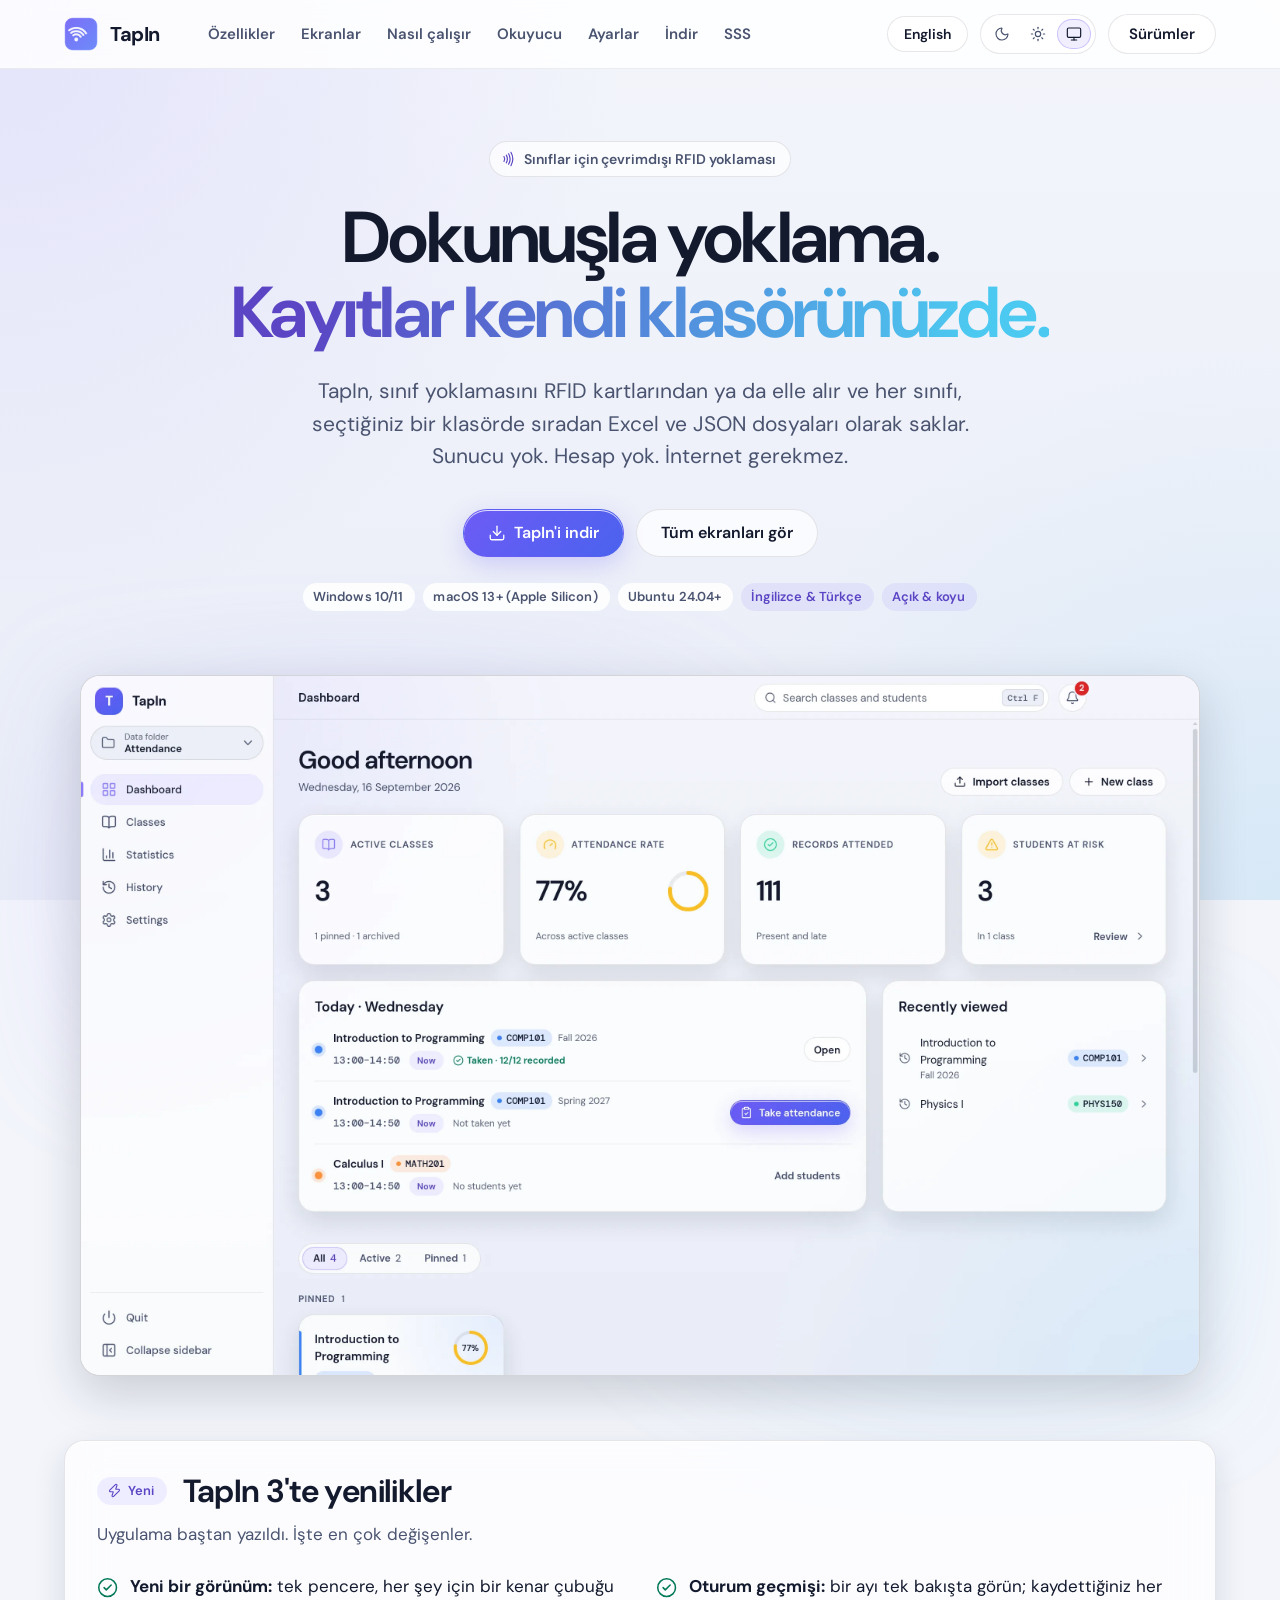
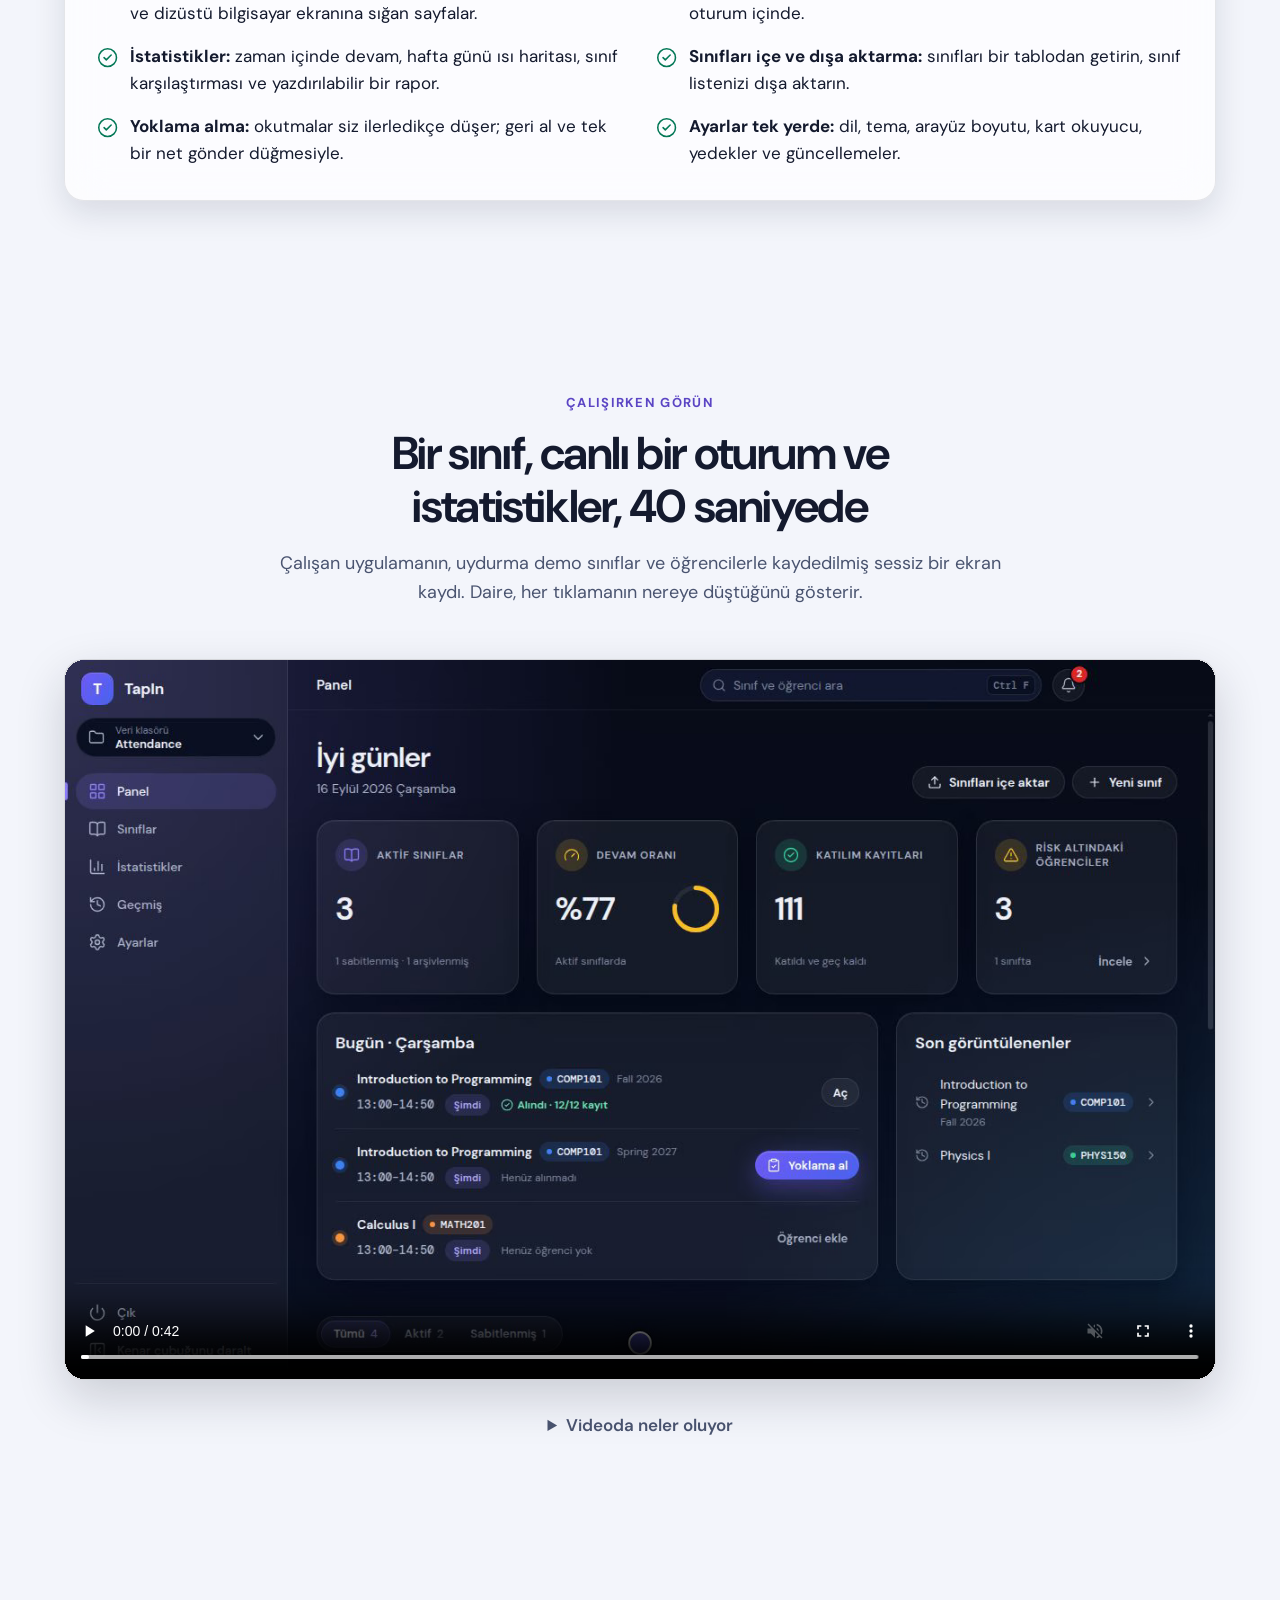
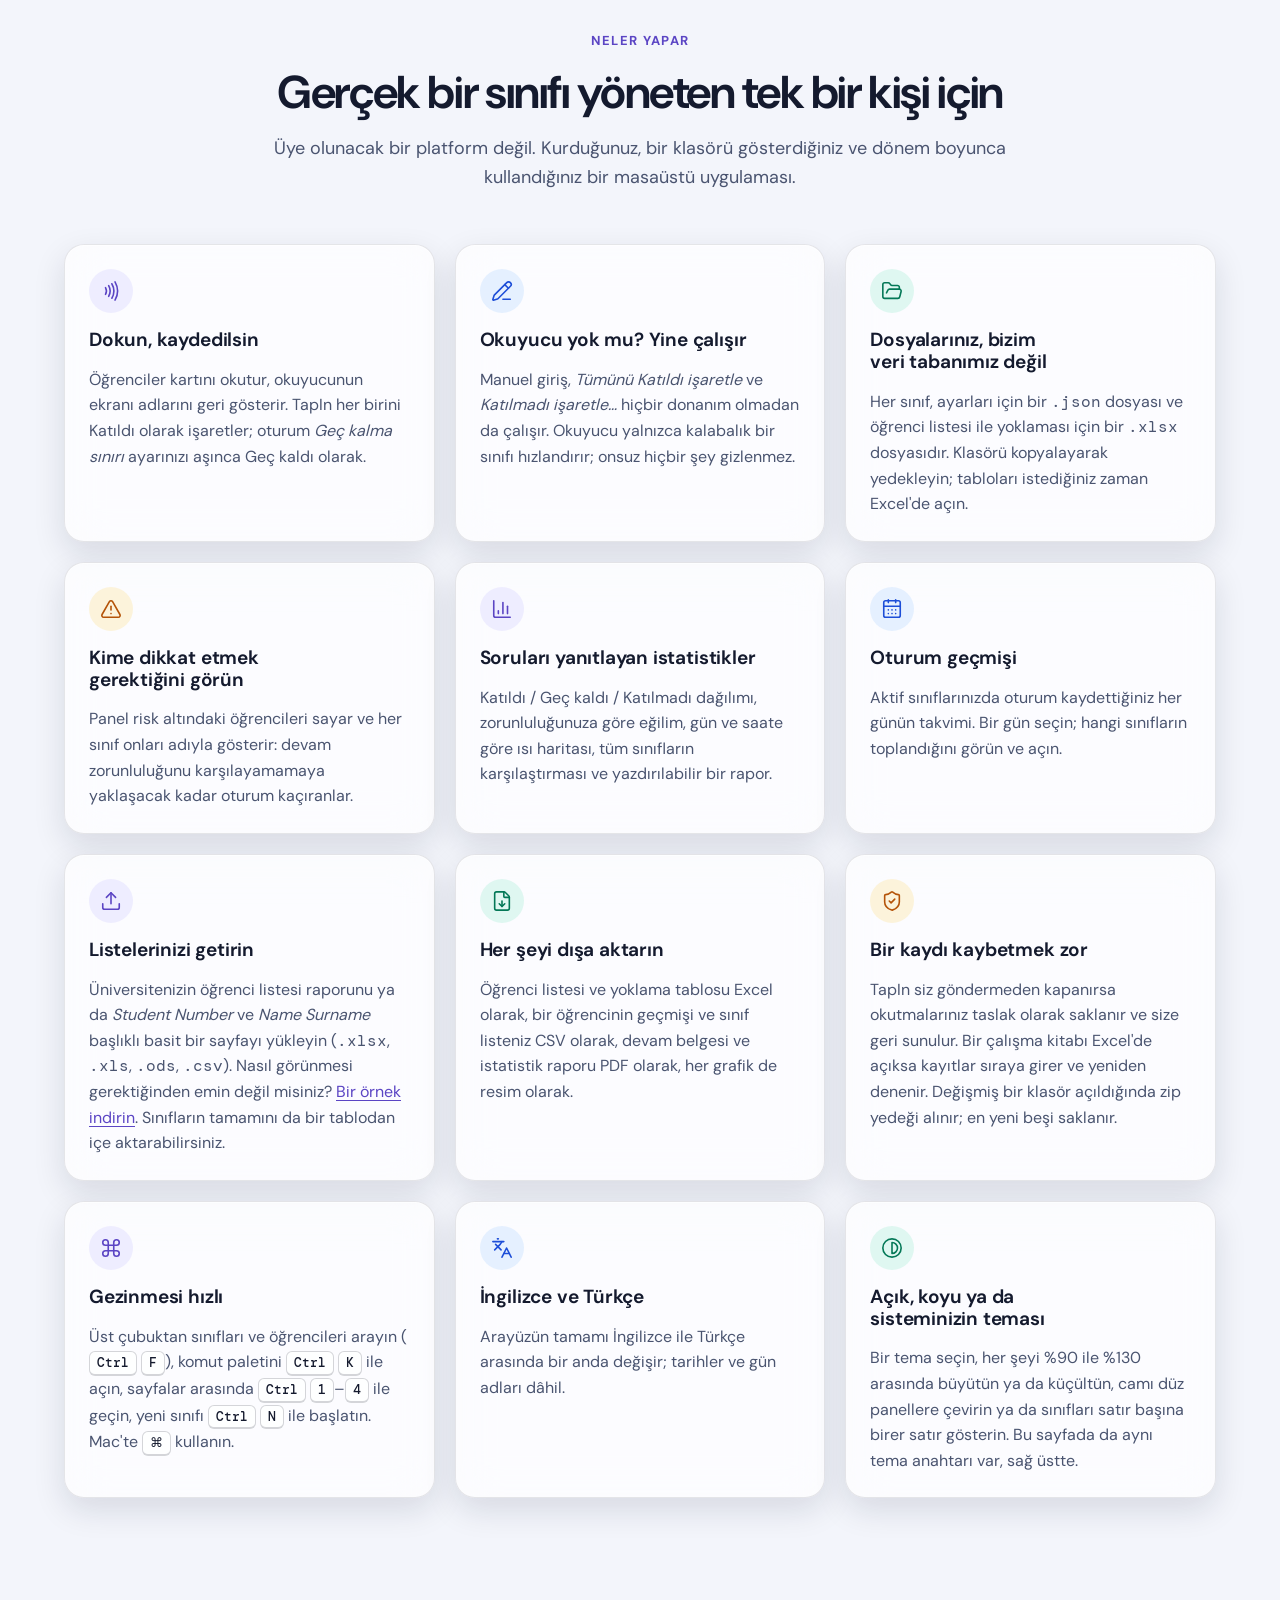
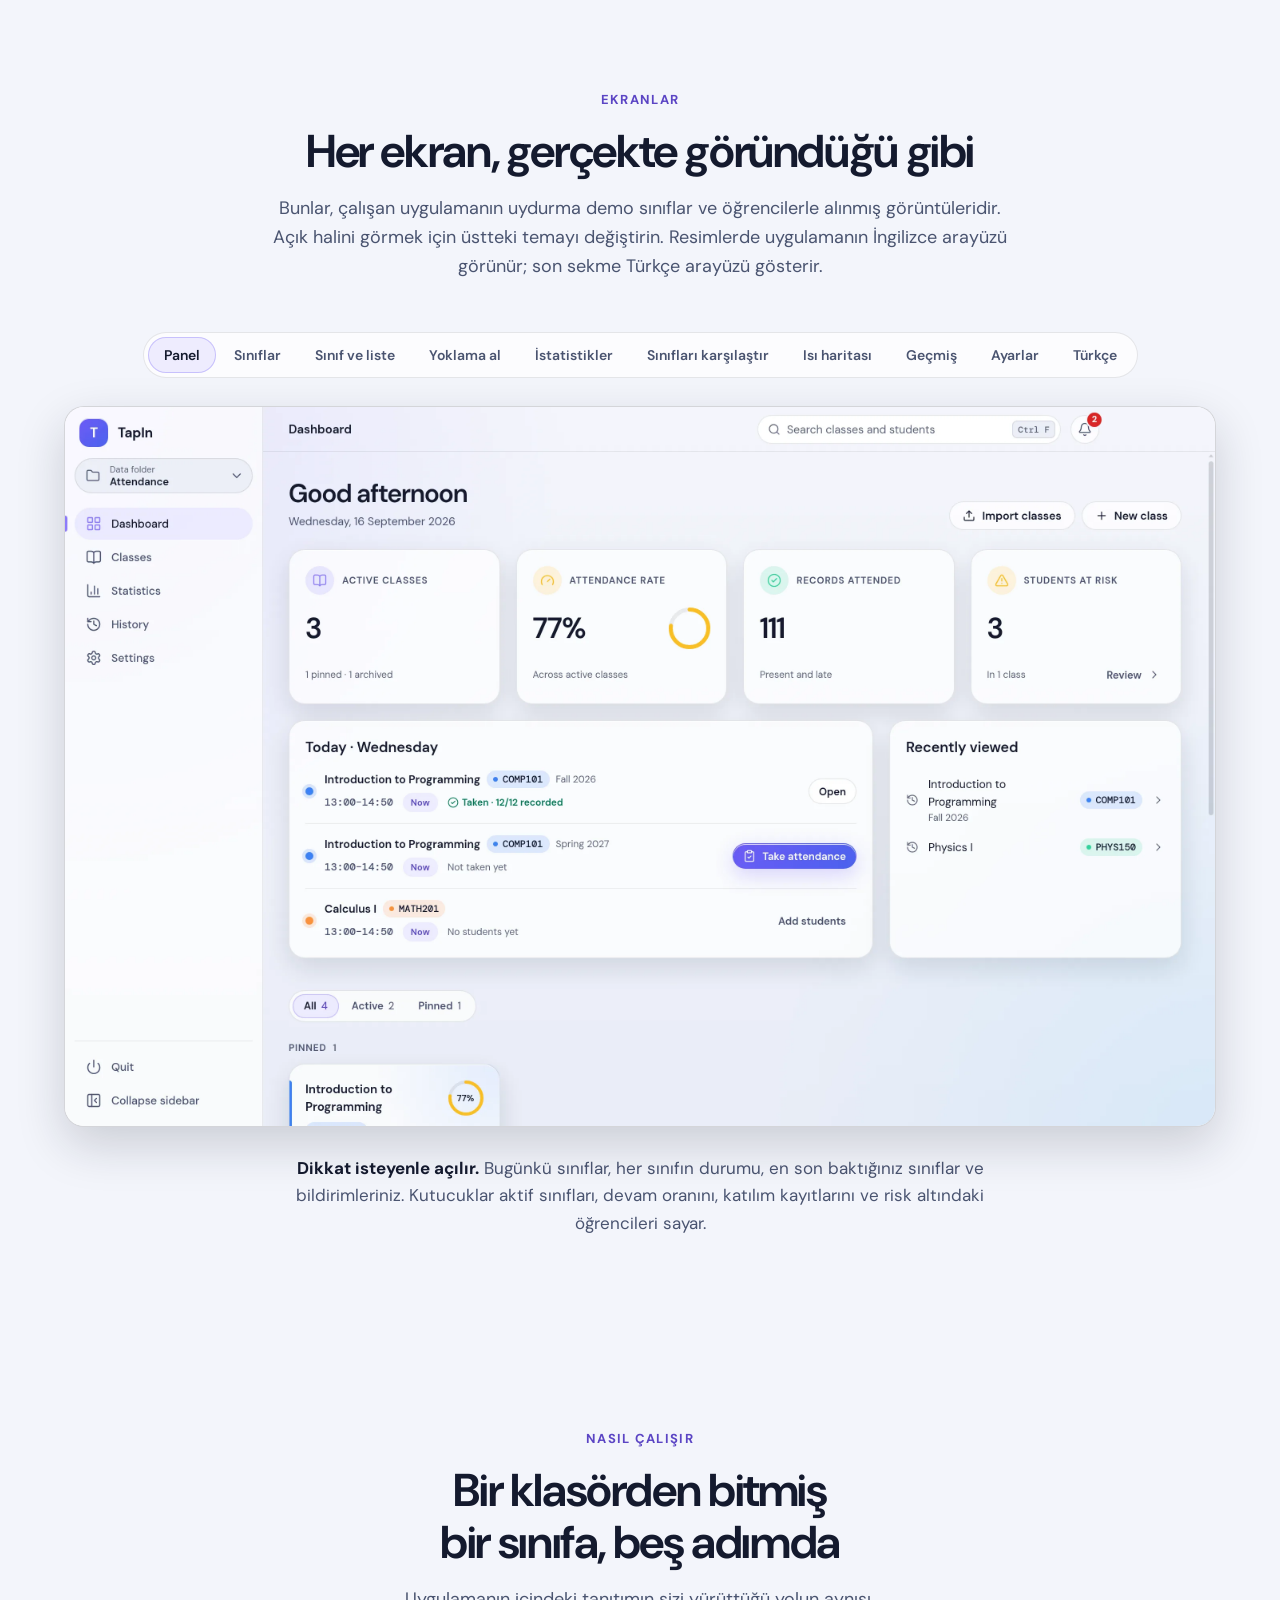
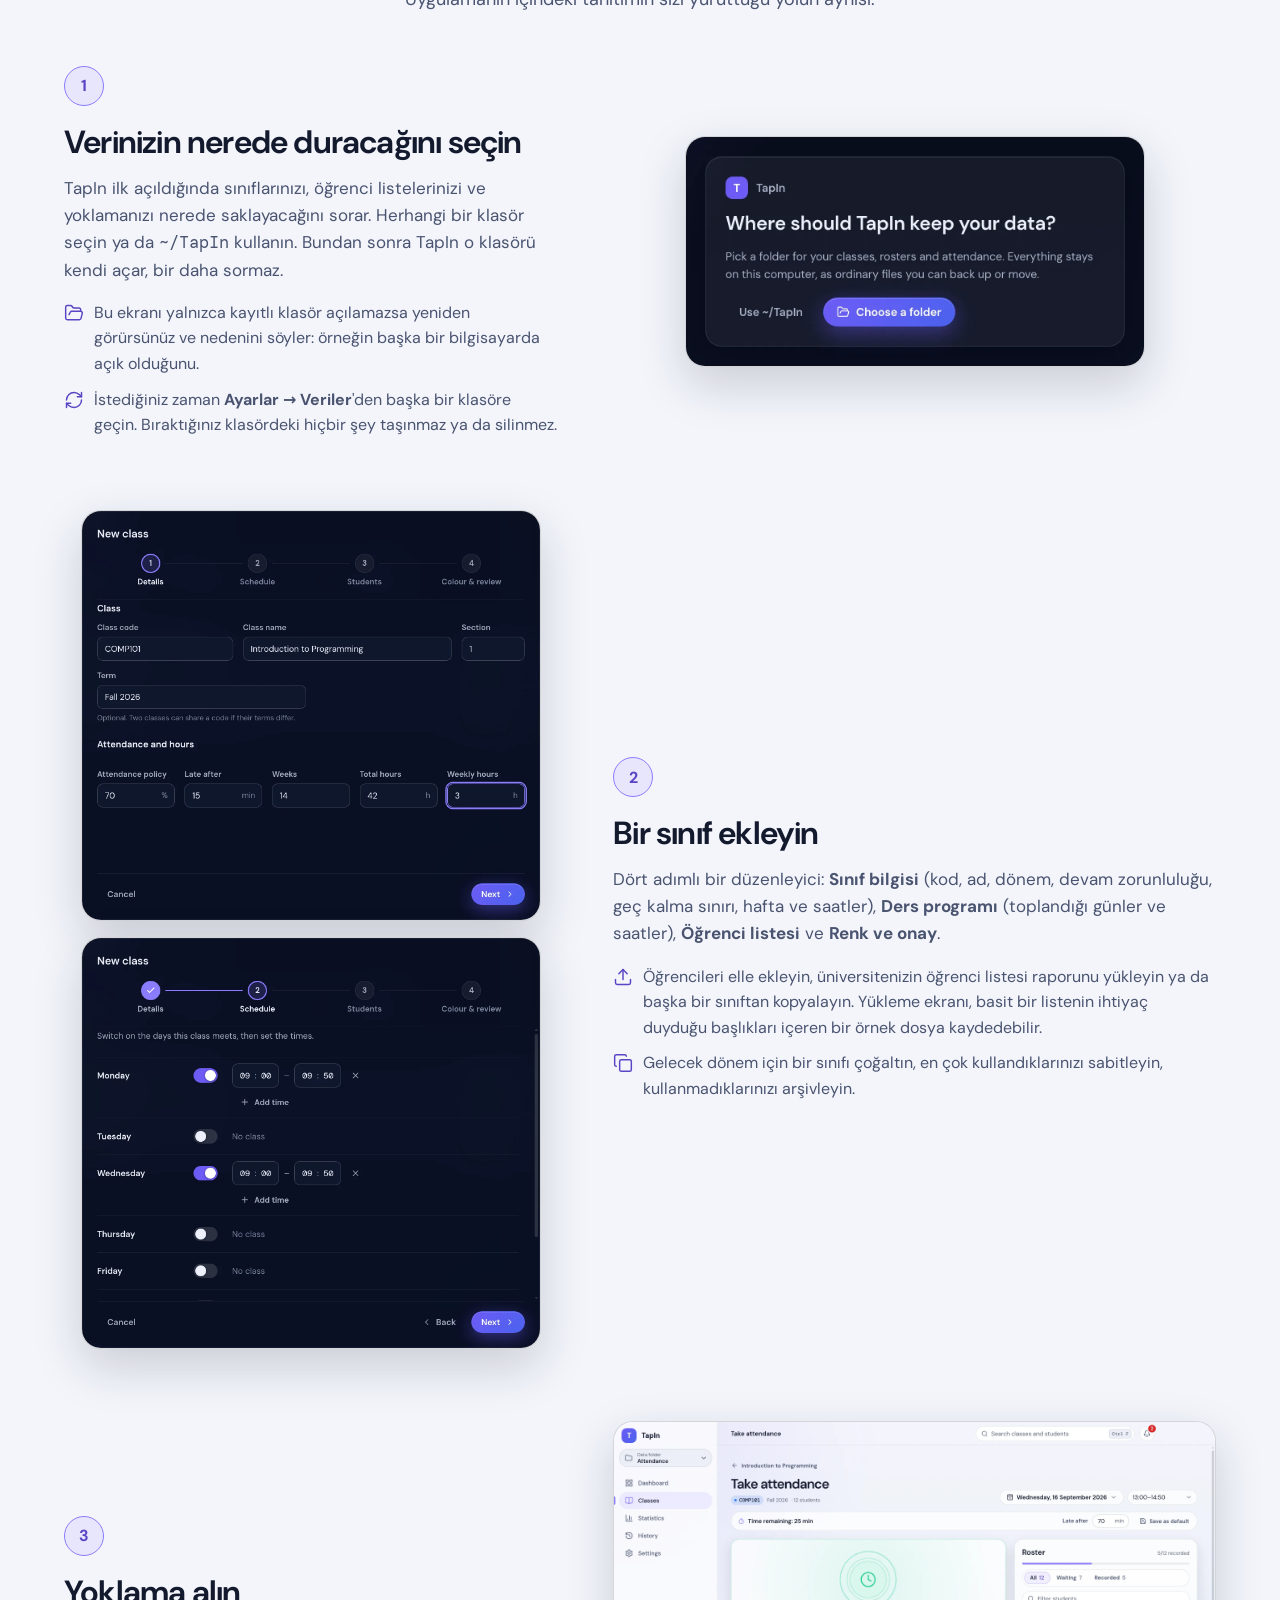
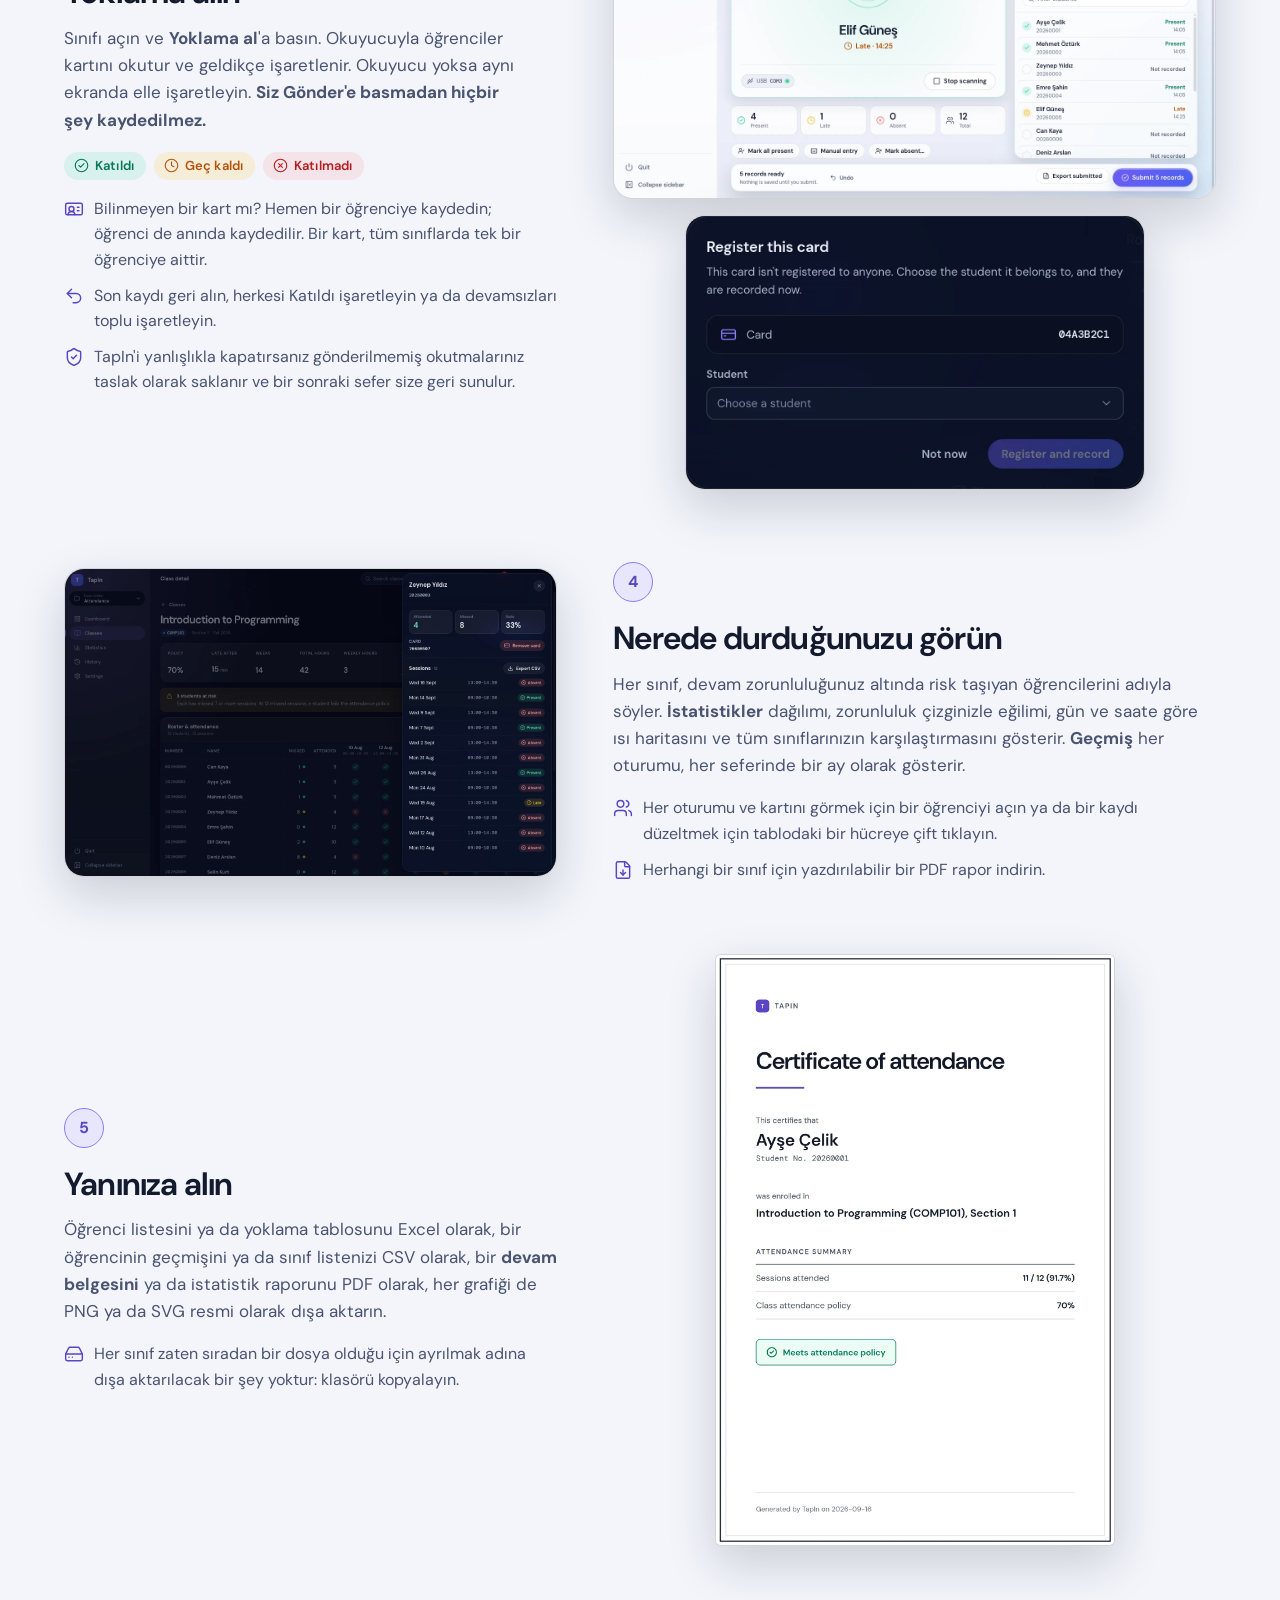
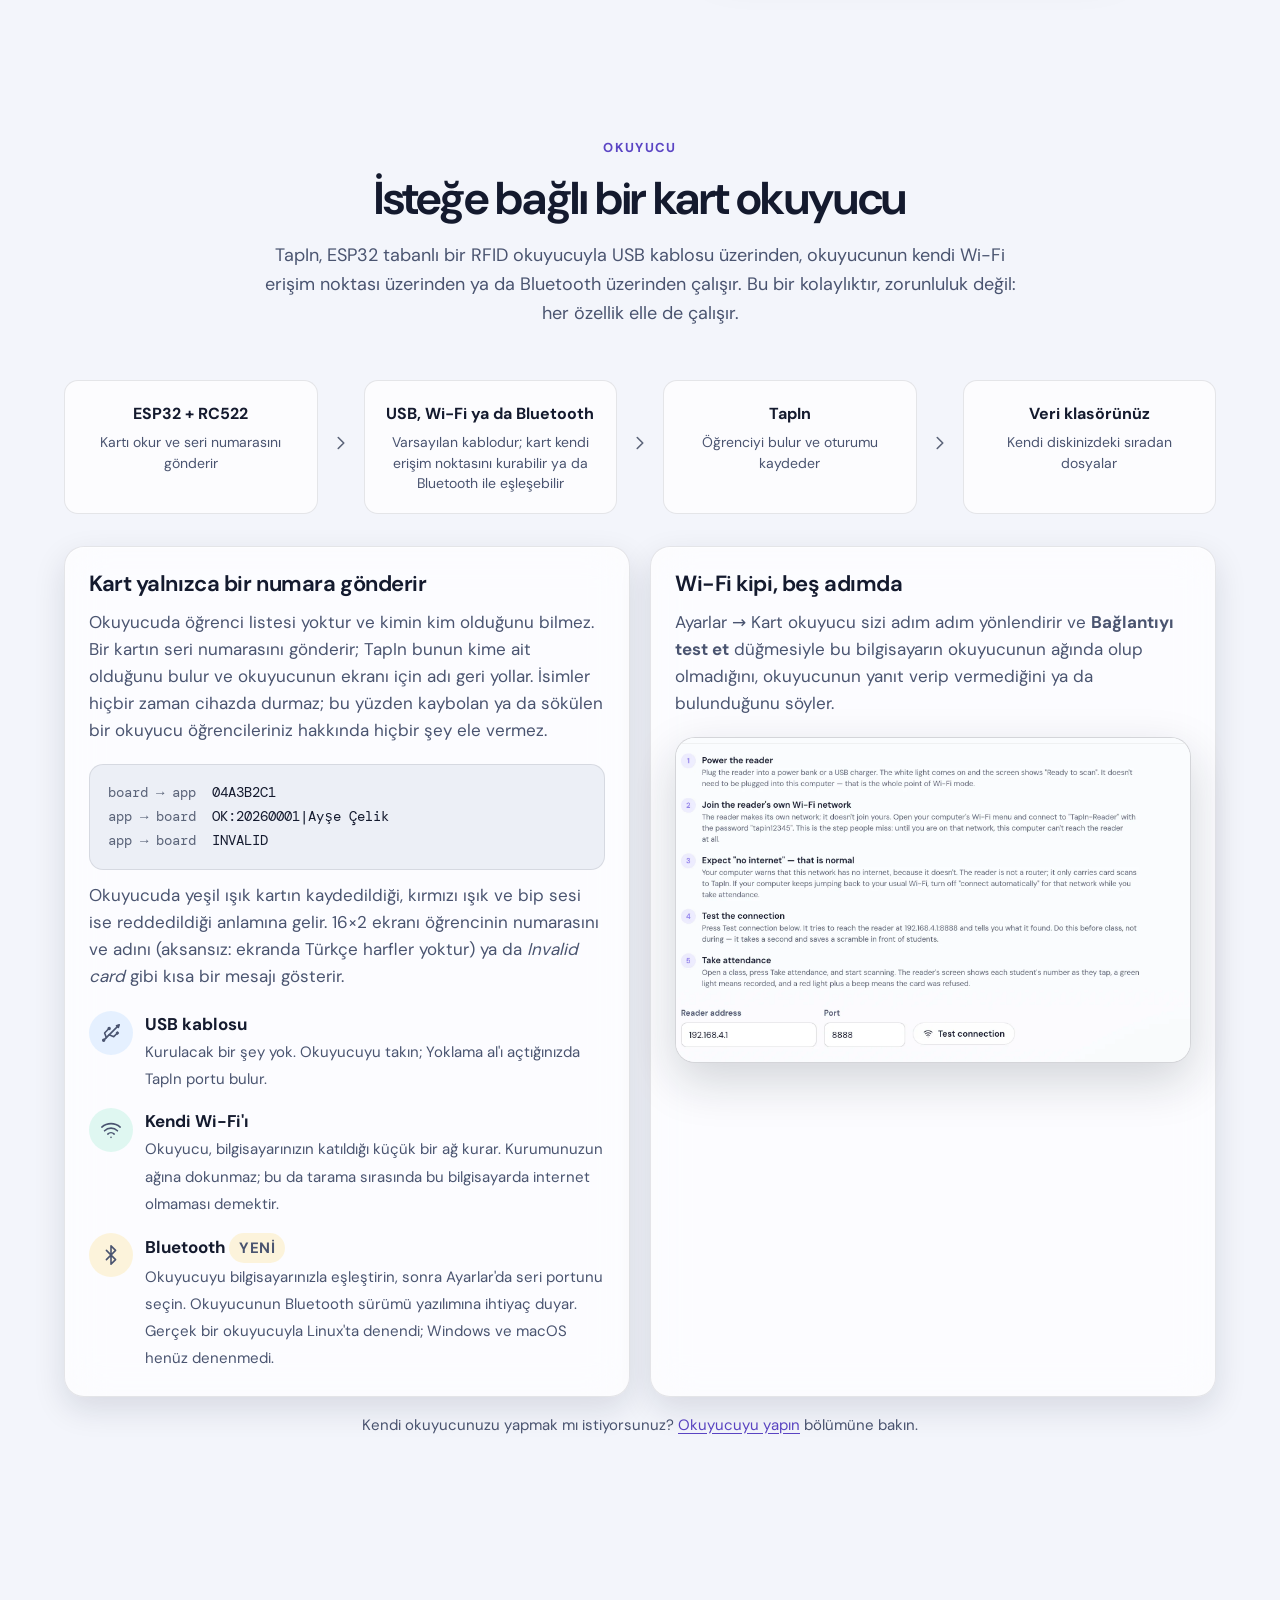
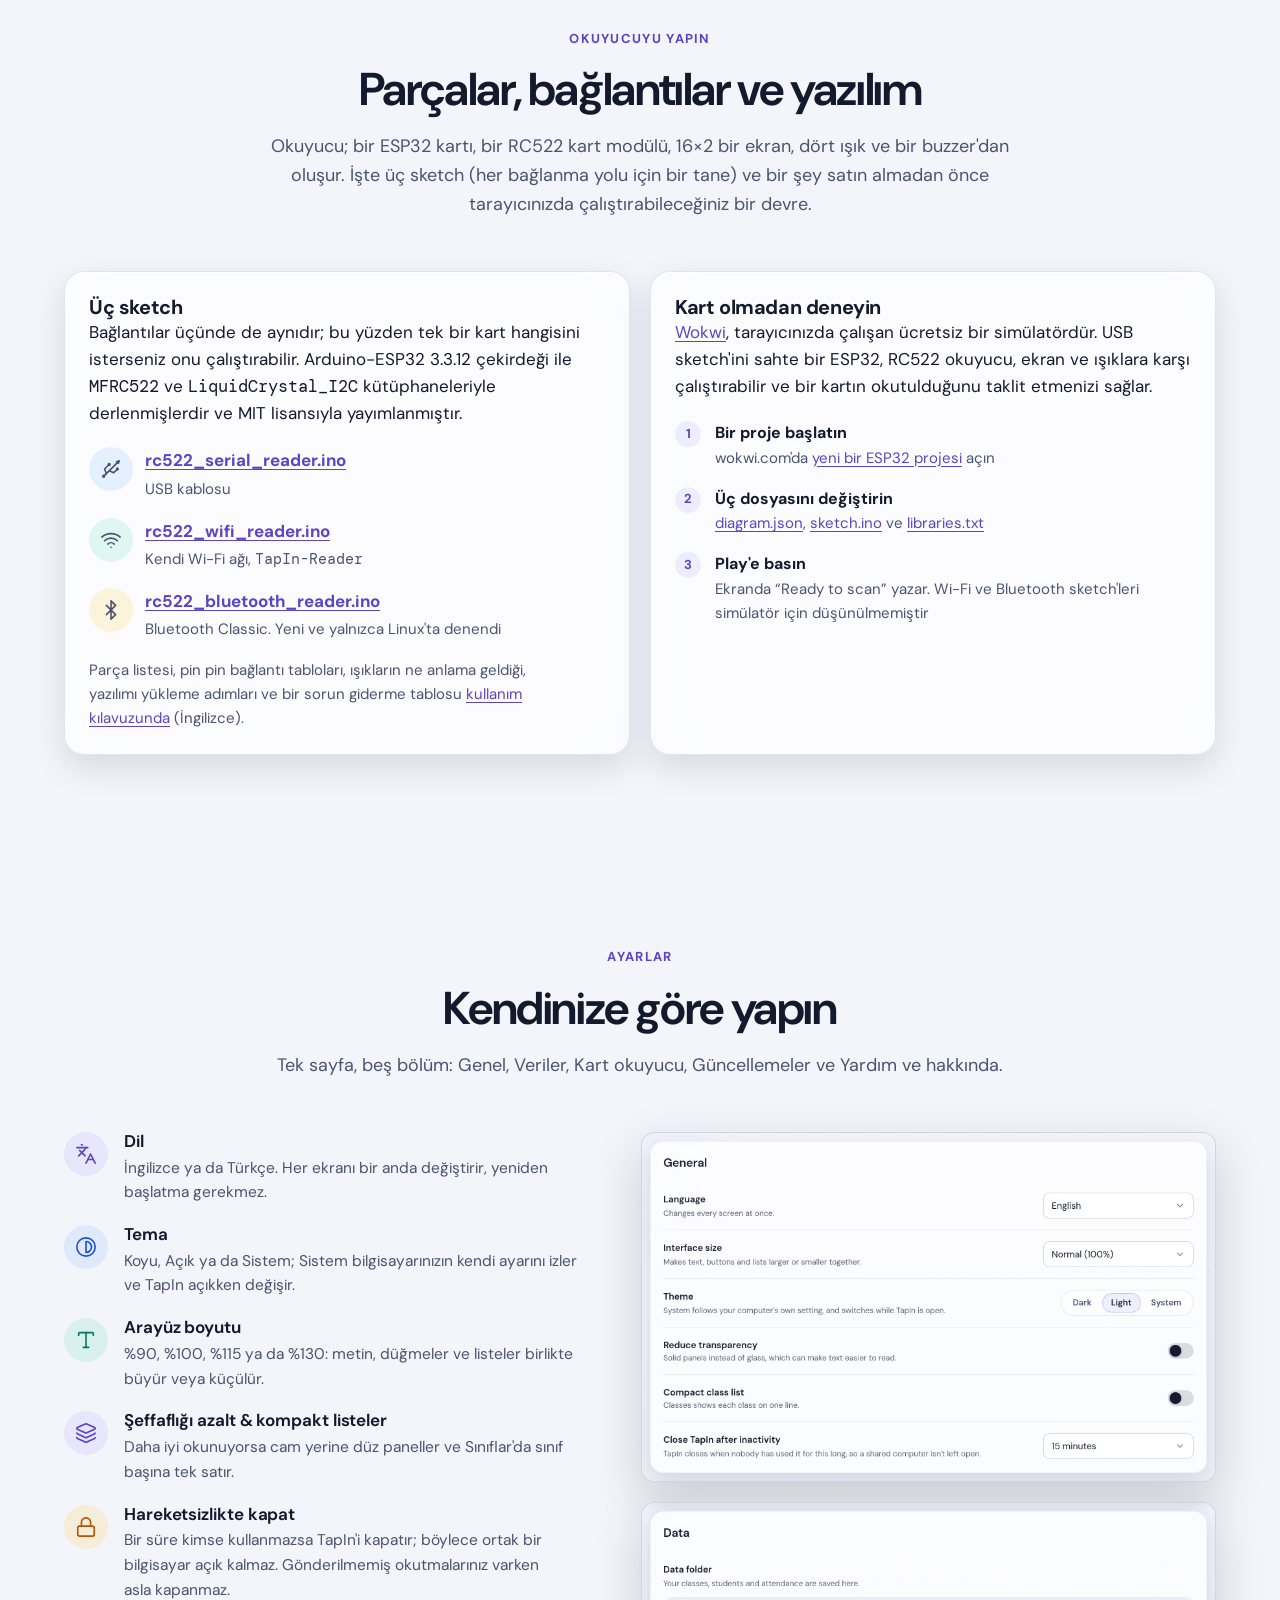
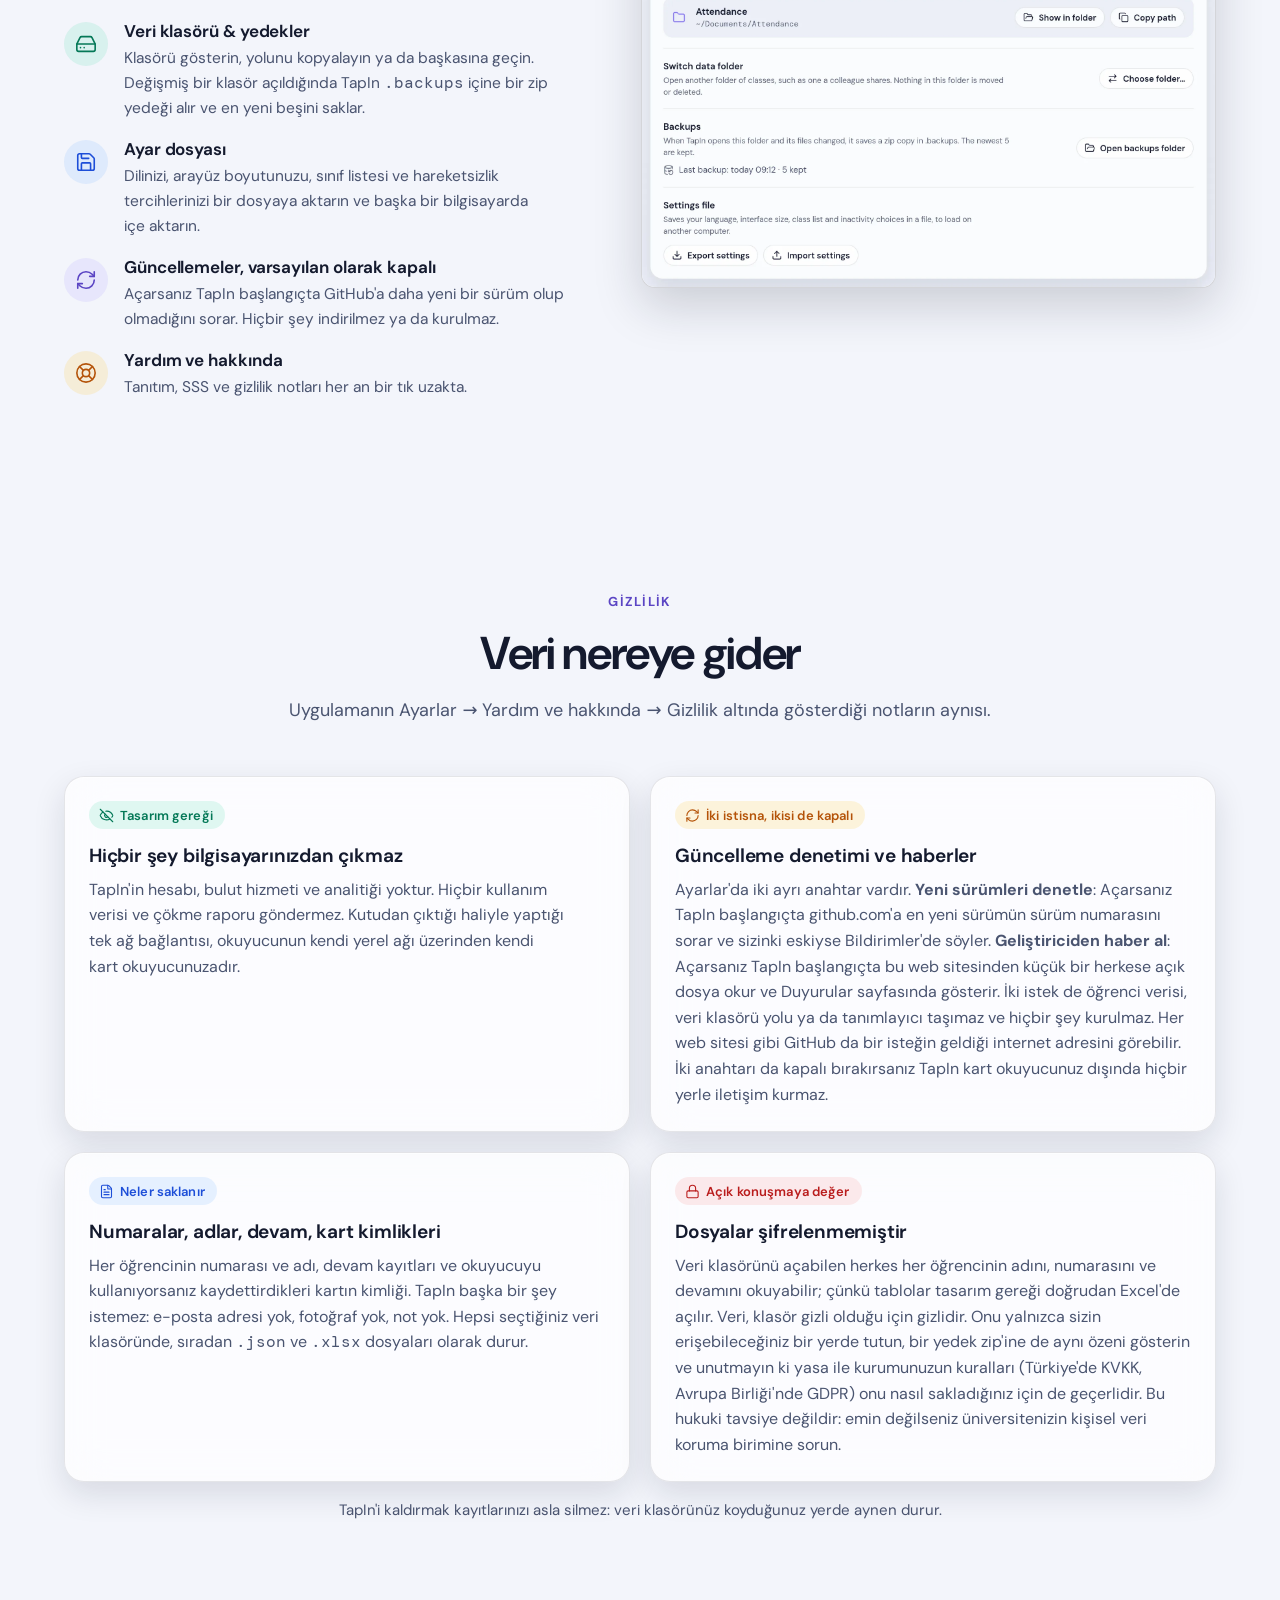
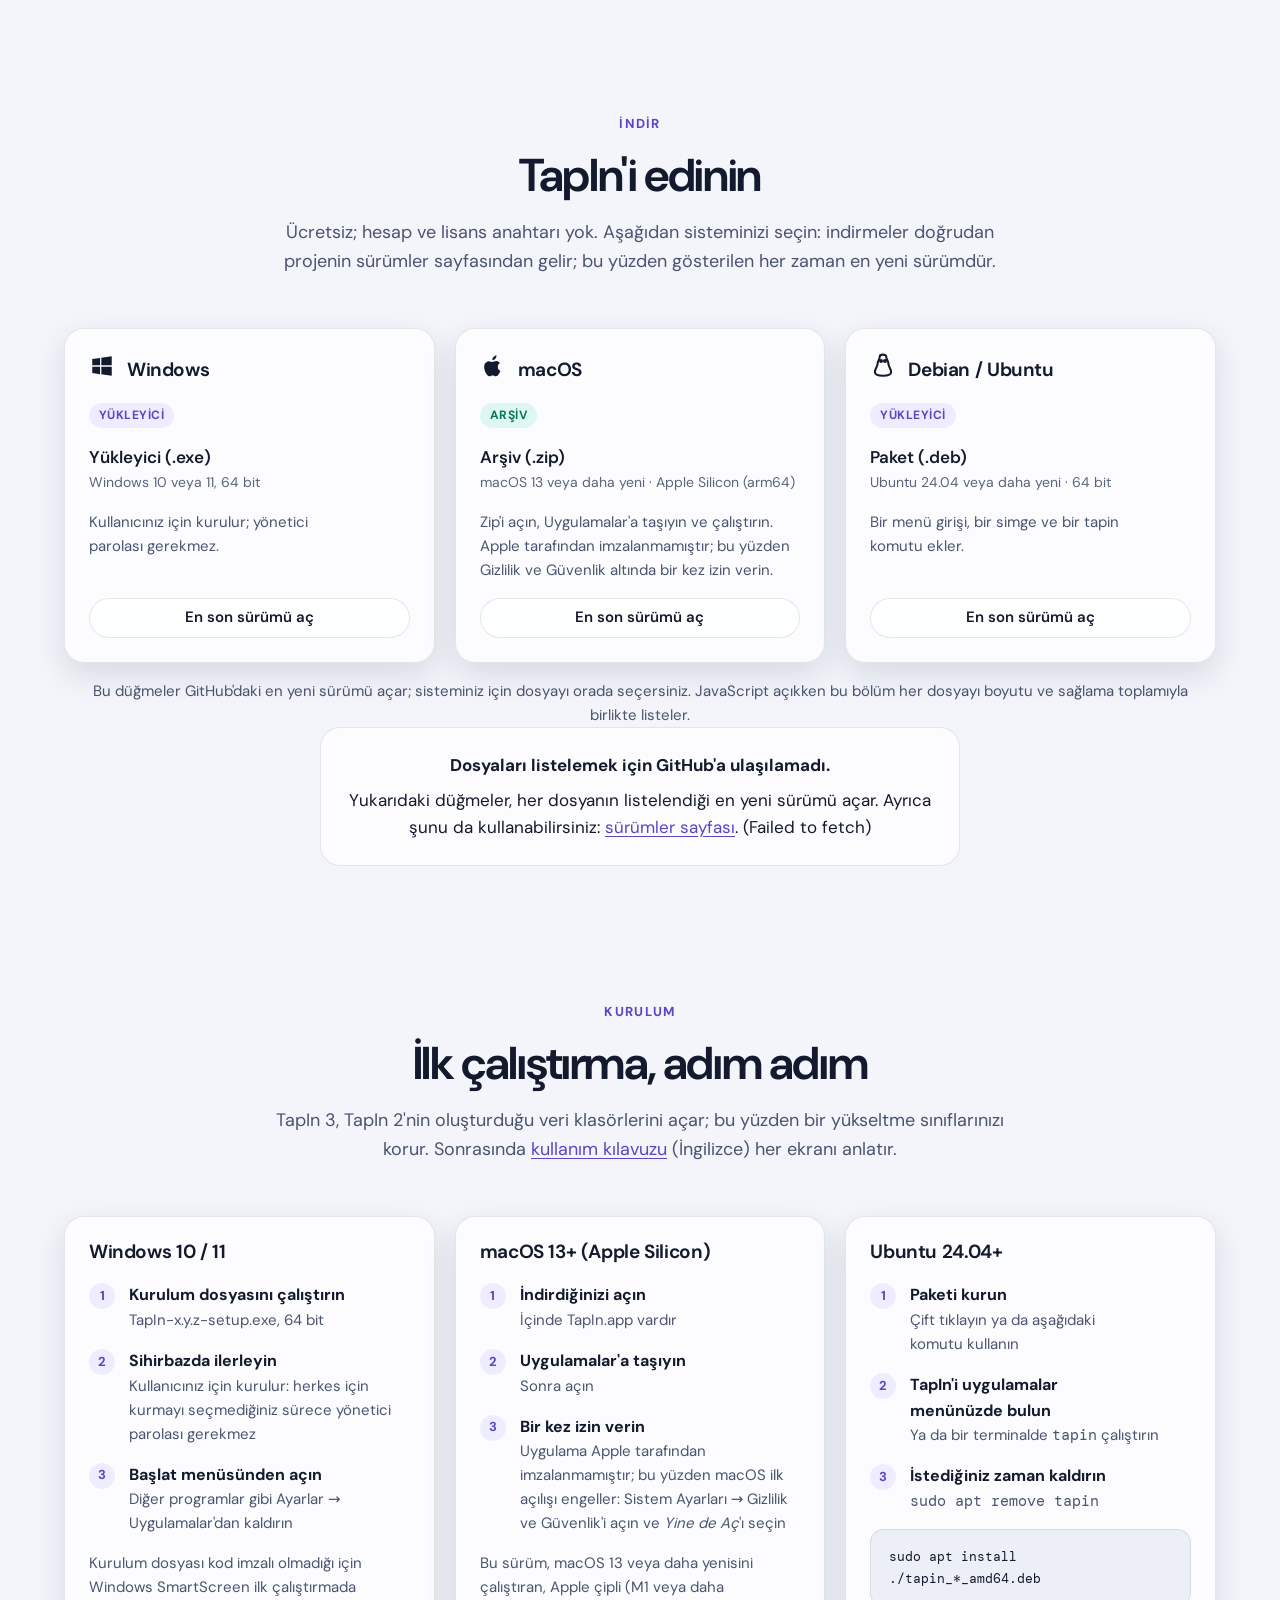
==== commit aaee034f: "Update the website (TapIn 3.3.1)" ====
--- a/docs/tr/index.html
+++ b/docs/tr/index.html
@@ -412,9 +412,9 @@
 <p>TapIn'in hesabı, bulut hizmeti ve analitiği yoktur. Hiçbir kullanım verisi ve çökme raporu göndermez. Kutudan çıktığı haliyle yaptığı tek ağ bağlantısı, okuyucunun kendi yerel ağı üzerinden kendi kart okuyucunuzadır.</p>
 </article>
 <article class="card privacy-card">
-<span class="pill pill-late"><svg aria-hidden="true" class="i" focusable="false"><use href="#i-refresh-cw"></use></svg> Bir istisna, o da kapalı</span>
-<h3>Güncelleme denetimi</h3>
-<p>Ayarlar'da <strong>Yeni sürümleri denetle</strong> adında bir anahtar vardır. Kapalıdır. Açarsanız TapIn başlangıçta github.com'a en yeni sürümün sürüm numarasını sorar ve sizinki eskiyse Bildirimler'de söyler. İstek hiçbir öğrenci verisi, veri klasörü yolu ya da tanımlayıcı taşımaz. Hiçbir şey indirilmez ya da kurulmaz. Anahtarı kapalı bırakırsanız TapIn github.com ile hiç iletişim kurmaz.</p>
+<span class="pill pill-late"><svg aria-hidden="true" class="i" focusable="false"><use href="#i-refresh-cw"></use></svg> İki istisna, ikisi de kapalı</span>
+<h3>Güncelleme denetimi ve haberler</h3>
+<p>Ayarlar'da iki ayrı anahtar vardır. <strong>Yeni sürümleri denetle</strong>: Açarsanız TapIn başlangıçta github.com'a en yeni sürümün sürüm numarasını sorar ve sizinki eskiyse Bildirimler'de söyler. <strong>Geliştiriciden haber al</strong>: Açarsanız TapIn başlangıçta bu web sitesinden küçük bir herkese açık dosya okur ve Duyurular sayfasında gösterir. İki istek de öğrenci verisi, veri klasörü yolu ya da tanımlayıcı taşımaz ve hiçbir şey kurulmaz. Her web sitesi gibi GitHub da bir isteğin geldiği internet adresini görebilir. İki anahtarı da kapalı bırakırsanız TapIn kart okuyucunuz dışında hiçbir yerle iletişim kurmaz.</p>
 </article>
 <article class="card privacy-card">
 <span class="pill pill-info"><svg aria-hidden="true" class="i" focusable="false"><use href="#i-file-text"></use></svg> Neler saklanır</span>
